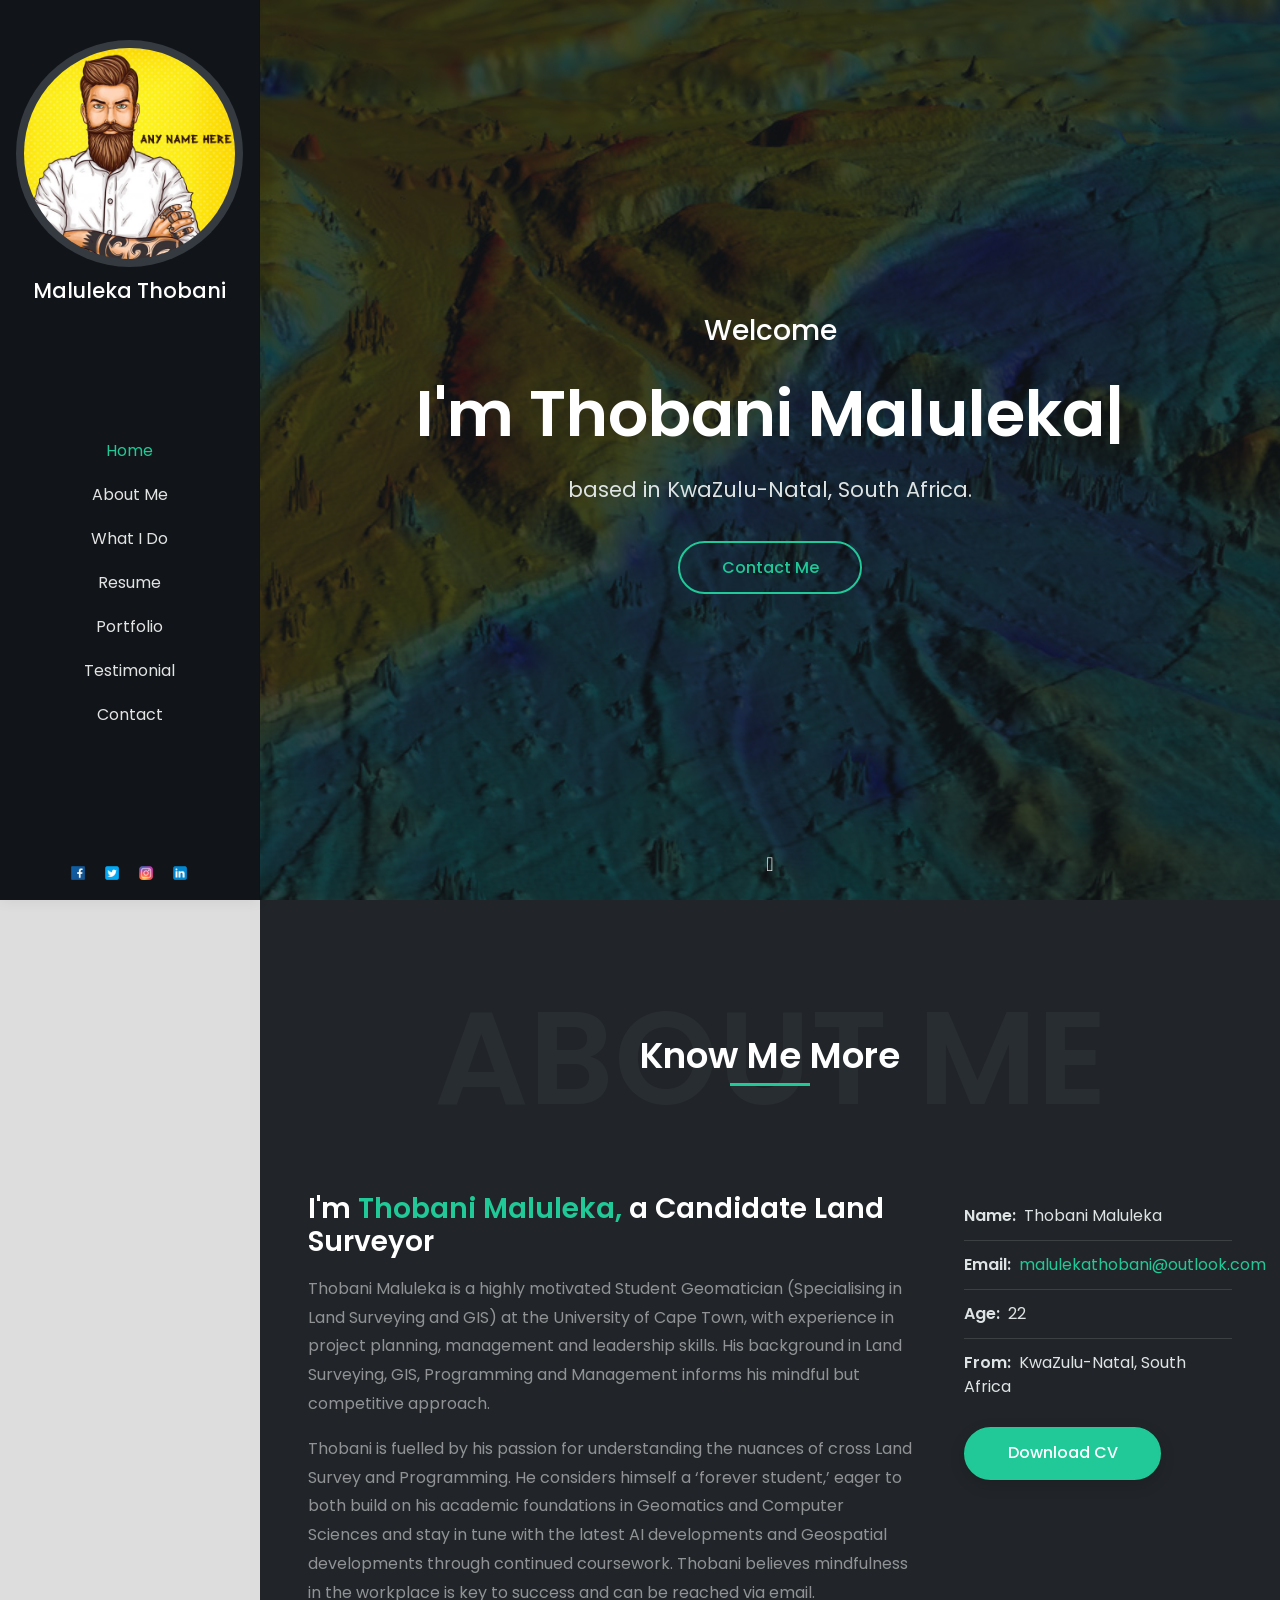
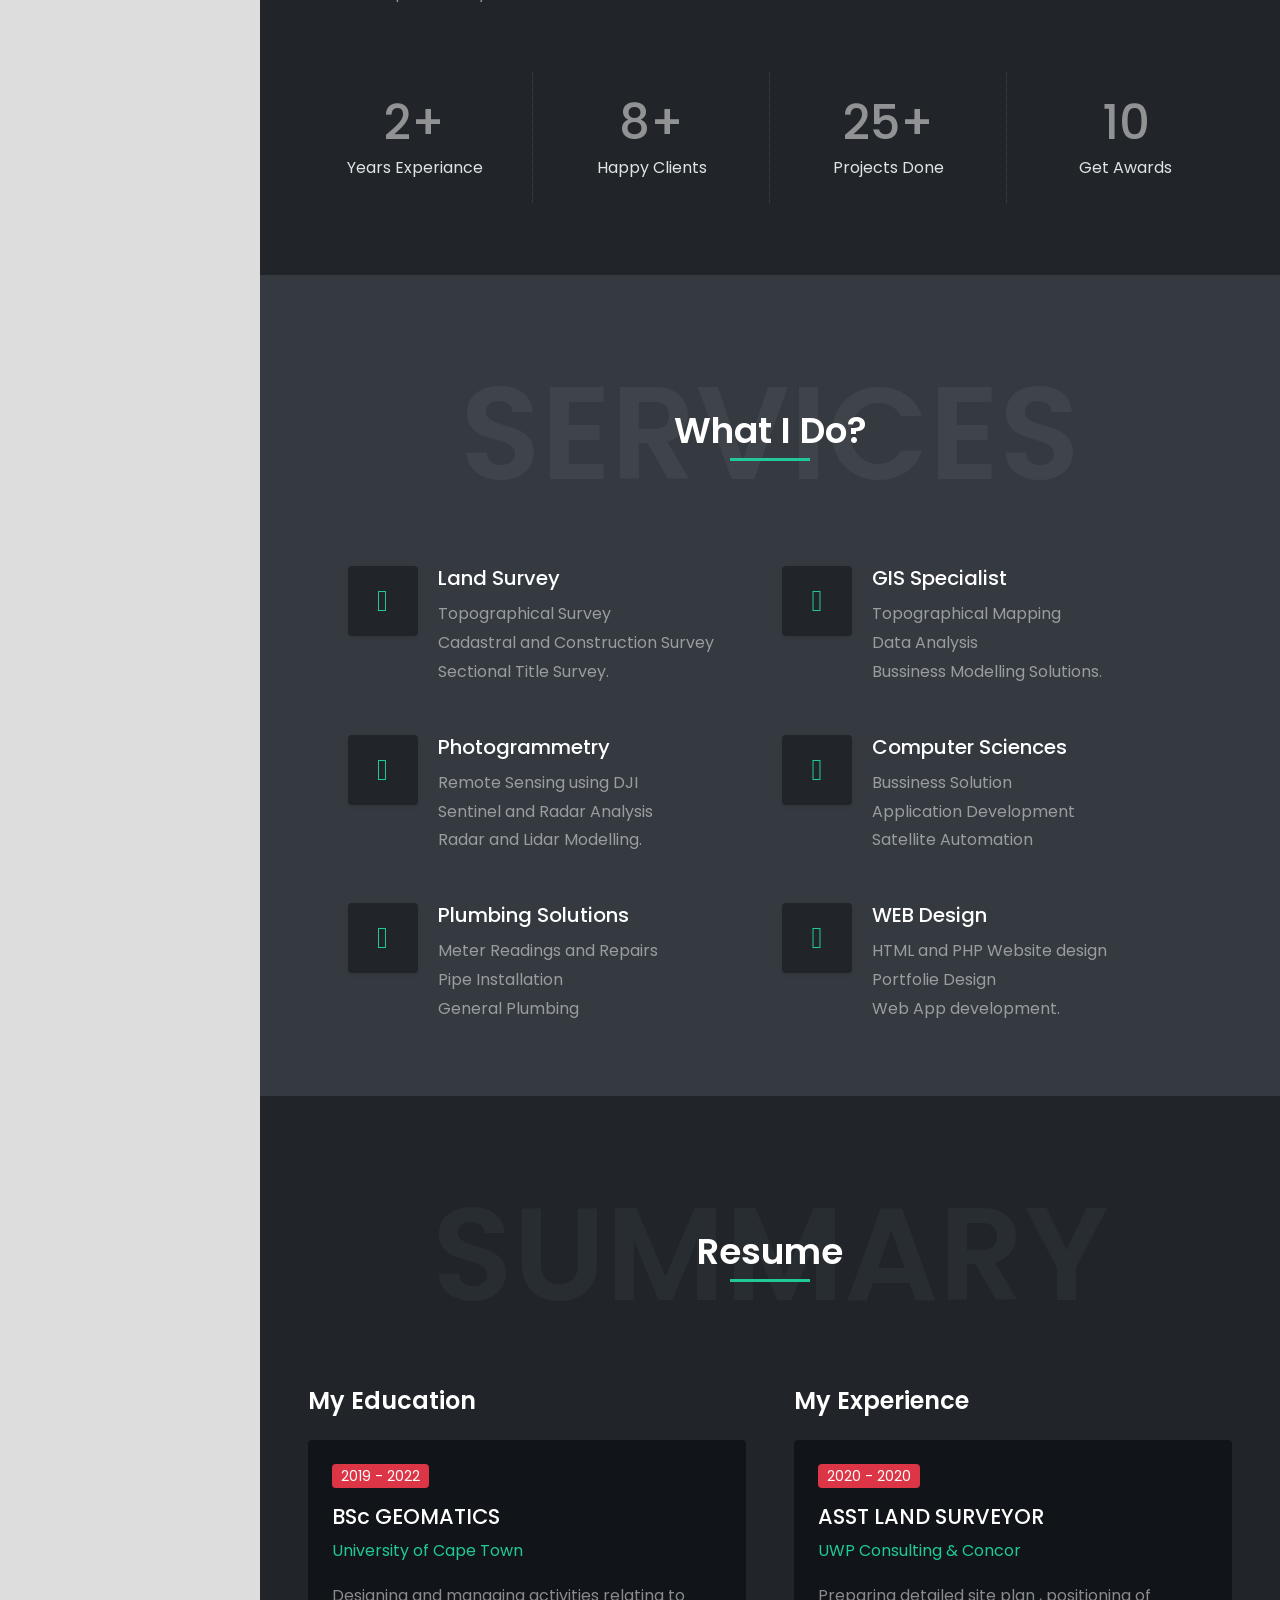
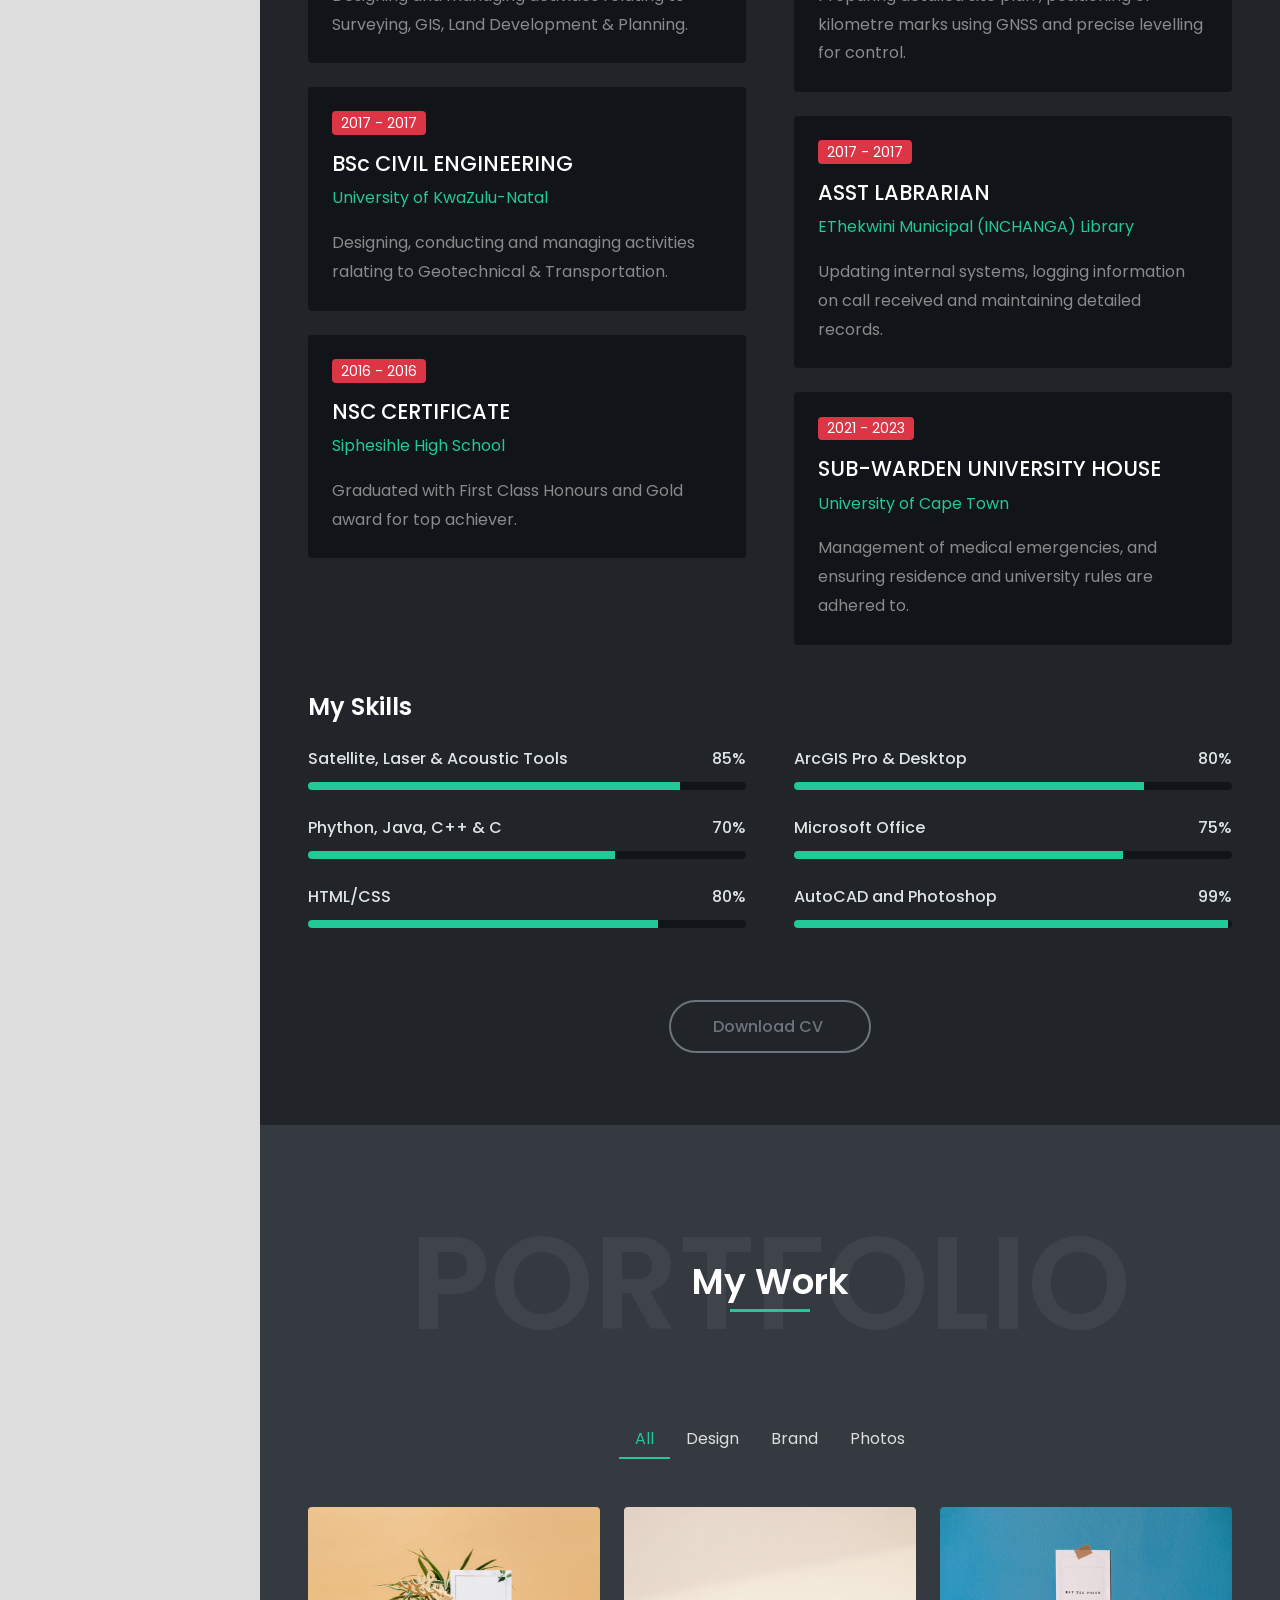
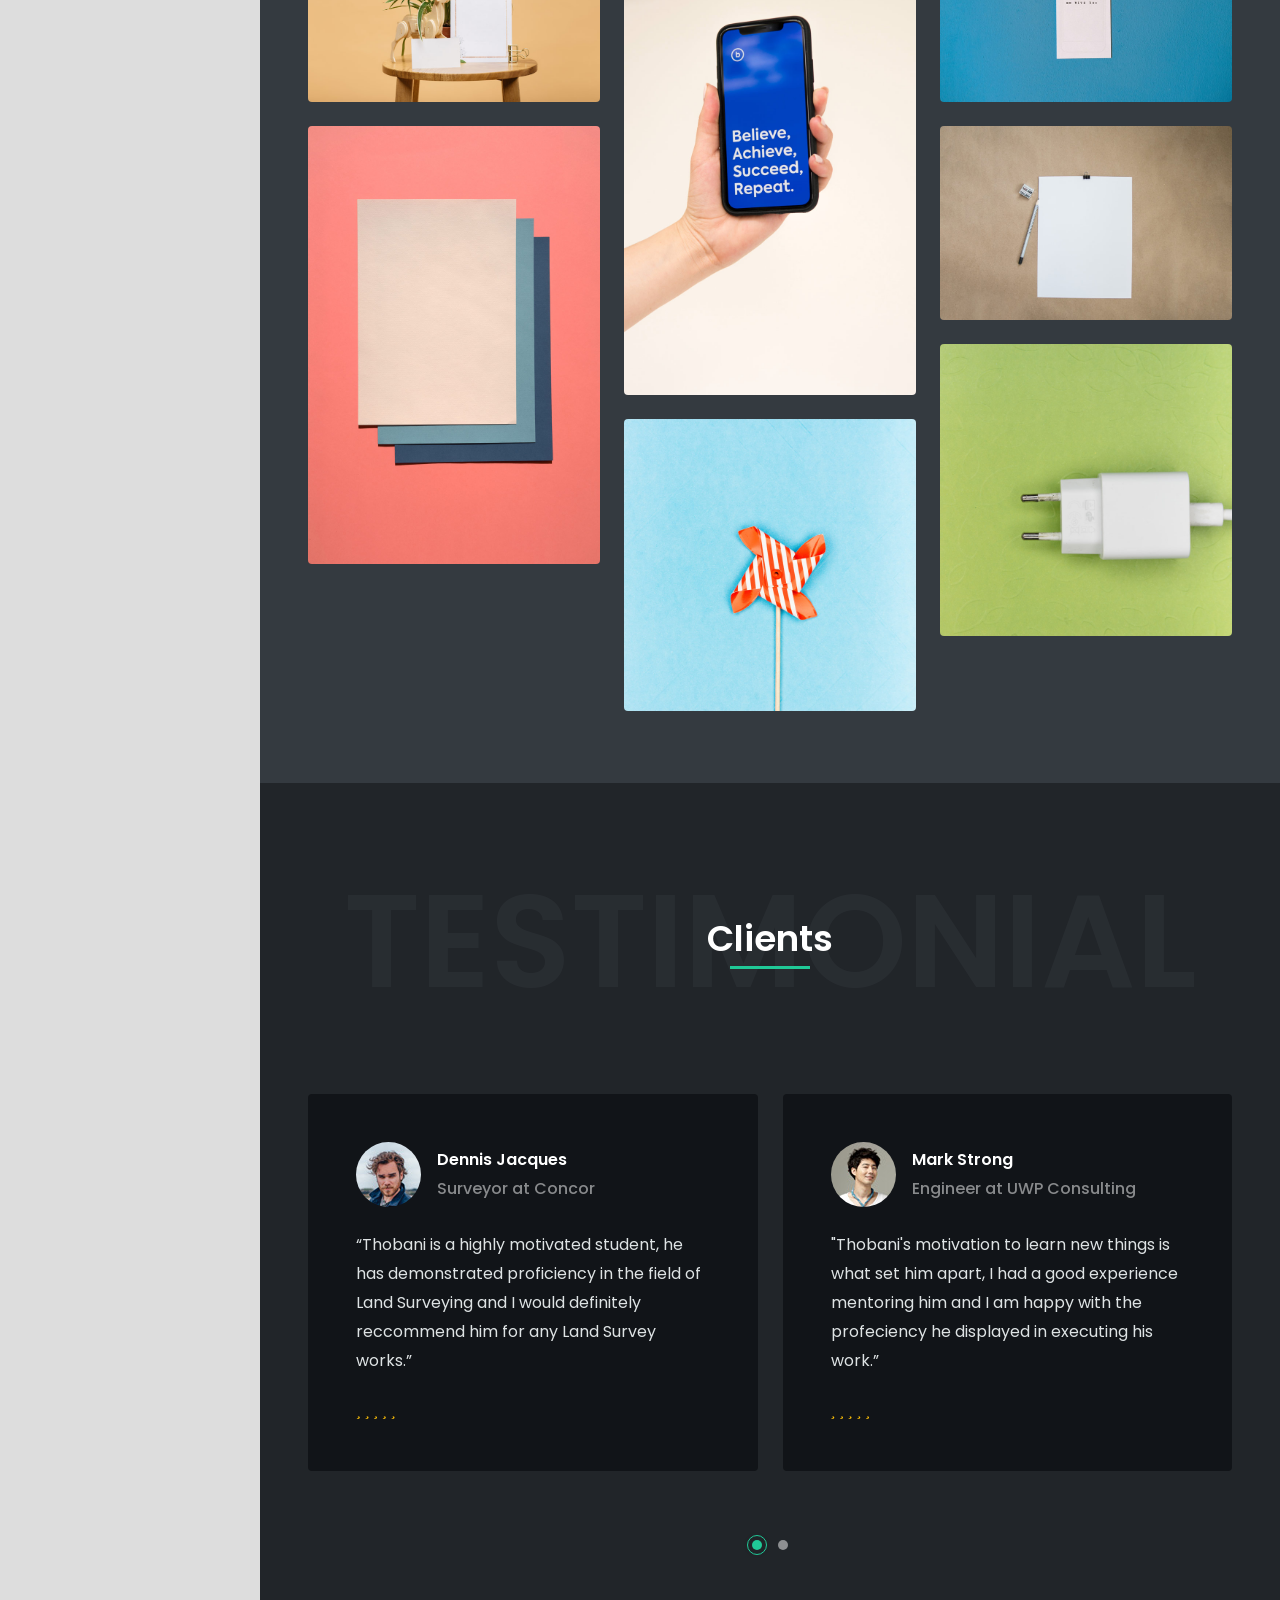
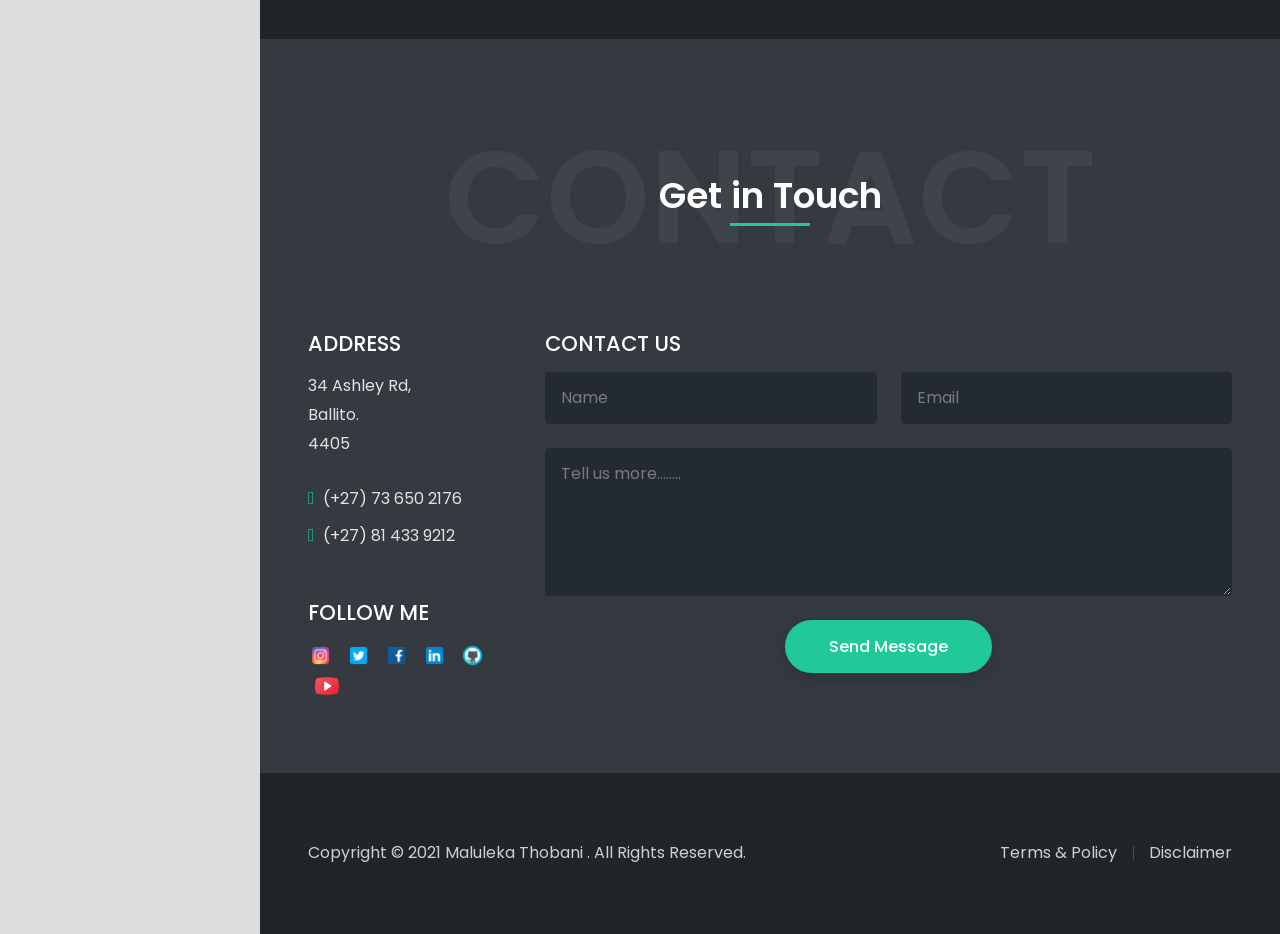
==== index.html @ dc1851ff "Index website Website" ====
<!DOCTYPE html>
<html lang="en">

<head>
    <meta charset="UTF-8" />
    <meta http-equiv="X-UA-Compatible" content="IE=edge">
    <meta name="viewport" content="width=device-width, initial-scale=1">
    <link href="images/favicon.png" rel="icon" />
    <title>Maluleka Thobani</title>
    <meta name="description" content="This is my eportfolio.">
    <meta name="author" content="harnishdesign.net">

    <!-- Web Fonts -->
    <link href="https://fonts.googleapis.com/css2?family=Poppins:ital,wght@0,100;0,200;0,300;0,400;0,500;0,600;0,700;0,800;0,900;1,100;1,200;1,300;1,400;1,500;1,600;1,700;1,800;1,900&display=swap" rel="stylesheet">

    <!-- Stylesheet
============================== -->
    <!-- Bootstrap -->
    <link rel="stylesheet" type="text/css" href="vendor/bootstrap/css/bootstrap.min.css" />
    <!-- Font Awesome Icon -->
    <link rel="stylesheet" type="text/css" href="vendor/font-awesome/css/all.min.css" />
    <!-- Owl Carousel -->
    <link rel="stylesheet" type="text/css" href="vendor/owl.carousel/assets/owl.carousel.min.css" />
    <!-- Magnific Popup -->
    <link rel="stylesheet" type="text/css" href="vendor/magnific-popup/magnific-popup.min.css" />
    <!-- Custom Stylesheet -->
    <link rel="stylesheet" type="text/css" href="css/stylesheet.css" />
    <!-- Colors Css -->
    <link id="color-switcher" type="text/css" rel="stylesheet" href="#" />
</head>

<body class="side-header" data-bs-spy="scroll" data-bs-target="#header-nav" data-bs-offset="1">

    <!-- Preloader -->
    <div class="preloader preloader-dark">
        <div class="lds-ellipsis">
            <div></div>
            <div></div>
            <div></div>
            <div></div>
        </div>
    </div>
    <!-- Preloader End -->

    <!-- Document Wrapper   
=============================== -->
    <div id="main-wrapper">
        <!-- Header
  ============================ -->
        <header id="header" class="sticky-top">
            <!-- Navbar -->
            <nav class="primary-menu navbar navbar-expand-lg bg-dark navbar-text-light border-bottom-0">
                <div class="container-fluid position-relative h-100 flex-lg-column ps-3 px-lg-3 pt-lg-3 pb-lg-2">

                    <!-- Logo -->
                    <a href="index.html" class="mb-lg-auto mt-lg-4">
			<span class="bg-dark-2 rounded-pill p-2 mb-lg-1 d-none d-lg-inline-block">
				<img class="img-fluid rounded-pill d-block" src="images/profile.jpg" title="I'm Thobani Maluleka" alt="">
			</span>
			<h1 class="text-5 text-white text-center mb-0 d-lg-block">Maluleka Thobani</h1>
       		    </a>
                    <!-- Logo End -->

                    <div id="header-nav" class="collapse navbar-collapse w-100 my-lg-auto">
                        <ul class="navbar-nav text-lg-center my-lg-auto py-lg-3">
                            <li class="nav-item"><a class="nav-link smooth-scroll active" href="#home">Home</a></li>
                            <li class="nav-item"><a class="nav-link smooth-scroll" href="#about">About Me</a></li>
                            <li class="nav-item"><a class="nav-link smooth-scroll" href="#services">What I Do</a></li>
                            <li class="nav-item"><a class="nav-link smooth-scroll" href="#resume">Resume</a></li>
                            <li class="nav-item"><a class="nav-link smooth-scroll" href="#portfolio">Portfolio</a></li>
                            <li class="nav-item"><a class="nav-link smooth-scroll" href="#testimonial">Testimonial</a></li>
                            <li class="nav-item"><a class="nav-link smooth-scroll" href="#contact">Contact</a></li>
                        </ul>
                    </div>
                    <ul class="social-icons social-icons-muted social-icons-sm mt-lg-auto ms-auto ms-lg-0 d-flex">
                        <li style="background-image:url('images/facebook.png');background-repeat:no-repeat;background-position: center top;background-size: 70% 70%;" class="social-icons-facebook"><a data-bs-toggle="tooltip" title="Facebook" href="https://www.facebook.com/MalulekaThobani/" target="_blank"><i></i></a></li>
                        <li style="background-image:url('images/twitter.png');background-repeat:no-repeat;background-position: center top;background-size: 70% 70%;" class="social-icons-twitter"><a data-bs-toggle="tooltip" title="Twitter" href="http://www.twitter.com/MalulekaThobani/" target="_blank"><i></i></a></li>
                        <li style="background-image:url('images/instagram.png');background-repeat:no-repeat;background-position: center top;background-size: 70% 70%;" class="social-icons-dribbble"><a data-bs-toggle="tooltip" title="Instagram" data-bs-placement="top" href="https://www.instagram.com/MalulekaThobani/" target="_blank"><i></i></a></li>
                        <li style="background-image:url('images/linkedin.png');background-repeat:no-repeat;background-position: center top;background-size: 70% 70%;" class="social-icons-github"><a data-bs-toggle="tooltip" title="Linkedin" data-bs-placement="top" href="https://www.linkedin.com/in/malulekathobani/" target="_blank"><i></i></a></li>
                    </ul>
                    <button class="navbar-toggler" type="button" data-bs-toggle="collapse" data-bs-target="#header-nav"><span></span><span></span><span></span></button>
                </div>
            </nav>
            <!-- Navbar End -->
        </header>
        <!-- Header End -->

        <!-- Content
  ============================================= -->
        <div id="content" role="main">

            <!-- Intro
    ============================================= -->
            <section id="home">
                <div class="hero-wrap">
                    <div class="hero-mask opacity-8 bg-dark"></div>
                    <div class="hero-bg parallax" style="background-image:url('images/intro-bg22.jpg');"></div>
                    <div class="hero-content section d-flex fullscreen">
                        <div class="container my-auto">
                            <div class="row">
                                <div class="col-12 text-center">
                                    <div class="typed-strings">
                                        <p>I'm Thobani Maluleka</p>
                                        <p>I'm a Geomatician.</p>
                                        <p>I'm a Land Surveyor.</p>
                                        <p>I'm a GIS Specialist.</p>
                                    </div>
                                    <p class="text-7 fw-500 text-white mb-2 mb-md-3">Welcome</p>
                                    <h2 class="text-16 fw-600 text-white mb-2 mb-md-3"><span class="typed"></span></h2>
                                    <p class="text-5 text-light mb-4">based in KwaZulu-Natal, South Africa.</p>
                                    <a href="#contact" class="btn btn-outline-primary rounded-pill shadow-none smooth-scroll mt-2">Contact Me</a>
                                </div>
                            </div>
                        </div>
                        <a href="#about" class="scroll-down-arrow text-white smooth-scroll"><span class="animated"><i class="fa fa-chevron-down"></i></span></a> </div>
                </div>
            </section>
            <!-- Intro end -->

            <!-- About
    ============================================= -->
            <section id="about" class="section bg-dark-1">
                <div class="container px-lg-5">
                    <!-- Heading -->
                    <div class="position-relative d-flex text-center mb-5">
                        <h2 class="text-24 text-muted opacity-1 text-uppercase fw-600 w-100 mb-0">About Me</h2>
                        <p class="text-9 text-white fw-600 position-absolute w-100 align-self-center lh-base mb-0">Know Me More<span class="heading-separator-line border-bottom border-3 border-primary d-block mx-auto"></span> </p>
                    </div>
                    <!-- Heading end-->

                    <div class="row gy-5">
                        <div class="col-lg-7 col-xl-8 text-center text-lg-start">
                            <h2 class="text-7 text-white fw-600 mb-3">I'm <span class="text-primary">Thobani Maluleka,</span> a Candidate Land Surveyor</h2>
                            <p class="text-white-50">Thobani Maluleka is a highly motivated Student Geomatician (Specialising in Land Surveying and GIS) at the University of Cape Town, with experience in project planning, management and leadership skills. His background in Land Surveying, GIS, Programming and Management informs his mindful but competitive approach. 
			    </p>
                            <p class="text-white-50">Thobani is fuelled by his passion for understanding the nuances of cross Land Survey and Programming. He considers himself a ‘forever student,’ eager to both build on his academic foundations in Geomatics and Computer Sciences and stay in tune with the latest AI developments and Geospatial developments through continued coursework.
				Thobani believes mindfulness in the workplace is key to success and can be reached via email.</p>
                        </div>
                        <div class="col-lg-5 col-xl-4">
                            <div class="ps-lg-4">
                                <ul class="list-style-2 list-style-light text-light">
                                    <li><span class="fw-600 me-2">Name:</span>Thobani Maluleka</li>
                                    <li><span class="fw-600 me-2">Email:</span><a href="mailto:malulekathobani@outlook.com">malulekathobani@outlook.com</a></li>
                                    <li><span class="fw-600 me-2">Age:</span>22</li>
                                    <li class="border-0"><span class="fw-600 me-2">From:</span>KwaZulu-Natal, South Africa</li>
                                </ul>
                                <a href="documents/malulekathobanicv.pdf" class="btn btn-primary rounded-pill" target="_blank">Download CV</a> </div>
                        </div>
                    </div>
                    <div class="brands-grid separator-border separator-border-light mt-5">
                        <div class="row">
                            <div class="col-6 col-md-3">
                                <div class="featured-box text-center">
                                    <h4 class="text-12 text-white-50 mb-0"><span class="counter" data-from="0" data-to="2">10</span>+</h4>
                                    <p class="text-light mb-0">Years Experiance</p>
                                </div>
                            </div>
                            <div class="col-6 col-md-3">
                                <div class="featured-box text-center">
                                    <h4 class="text-12 text-white-50 mb-0"><span class="counter" data-from="0" data-to="8">250</span>+</h4>
                                    <p class="text-light mb-0">Happy Clients</p>
                                </div>
                            </div>
                            <div class="col-6 col-md-3">
                                <div class="featured-box text-center">
                                    <h4 class="text-12 text-white-50 mb-0"><span class="counter" data-from="0" data-to="25">650</span>+</h4>
                                    <p class="text-light mb-0">Projects Done</p>
                                </div>
                            </div>
                            <div class="col-6 col-md-3">
                                <div class="featured-box text-center">
                                    <h4 class="text-12 text-white-50 mb-0"><span class="counter" data-from="0" data-to="10">20</span></h4>
                                    <p class="text-light mb-0">Get Awards</p>
                                </div>
                            </div>
                        </div>
                    </div>
                </div>
            </section>
            <!-- About end -->

            <!-- Services
    ============================================= -->
            <section id="services" class="section bg-dark-2">
                <div class="container px-lg-5">
                    <!-- Heading -->
                    <div class="position-relative d-flex text-center mb-5">
                        <h2 class="text-24 text-white-50 opacity-1 text-uppercase fw-600 w-100 mb-0">Services</h2>
                        <p class="text-9 text-white fw-600 position-absolute w-100 align-self-center lh-base mb-0">What I Do?<span class="heading-separator-line border-bottom border-3 border-primary d-block mx-auto"></span> </p>
                    </div>
                    <!-- Heading end-->

                    <div class="row">
                        <div class="col-lg-11 mx-auto">
                            <div class="row">
                                <div class="col-md-6">
                                    <div class="featured-box style-3 mb-5">
                                        <div class="featured-box-icon text-primary bg-dark-1 shadow-sm rounded"> <i class="fas fa-palette"></i> </div>
                                        <h3 class="text-white">Land Survey</h3>
                                        <p class="text-white-50 mb-0">Topographical Survey <br> Cadastral and Construction Survey <br> Sectional Title Survey.</p>
                                    </div>
                                </div>
                                <div class="col-md-6">
                                    <div class="featured-box style-3 mb-5">
                                        <div class="featured-box-icon text-primary bg-dark-1 shadow-sm rounded"> <i class="fas fa-desktop"></i></div>
                                        <h3 class="text-white">GIS Specialist</h3>
                                        <p class="text-white-50 mb-0">Topographical Mapping <br> Data Analysis <br> Bussiness Modelling Solutions.</p>
                                    </div>
                                </div>
                                <div class="col-md-6">
                                    <div class="featured-box style-3 mb-5">
                                        <div class="featured-box-icon text-primary bg-dark-1 shadow-sm rounded"> <i class="fas fa-pencil-ruler"></i> </div>
                                        <h3 class="text-white">Photogrammetry</h3>
                                        <p class="text-white-50 mb-0">Remote Sensing using DJI <br> Sentinel and Radar Analysis <br> Radar and Lidar Modelling.</p>
                                    </div>
                                </div>
                                <div class="col-md-6">
                                    <div class="featured-box style-3 mb-5">
                                        <div class="featured-box-icon text-primary bg-dark-1 shadow-sm rounded"> <i class="fas fa-paint-brush"></i> </div>
                                        <h3 class="text-white">Computer Sciences</h3>
                                        <p class="text-white-50 mb-0">Bussiness Solution<br> Application Development <br> Satellite Automation</p>
                                    </div>
                                </div>
                                <div class="col-md-6">
                                    <div class="featured-box style-3 mb-5 mb-md-0">
                                        <div class="featured-box-icon text-primary bg-dark-1 shadow-sm rounded"> <i class="fas fa-chart-area"></i> </div>
                                        <h3 class="text-white">Plumbing Solutions</h3>
                                        <p class="text-white-50 mb-0">Meter Readings and Repairs <br> Pipe Installation <br> General Plumbing</p>
                                    </div>
                                </div>
                                <div class="col-md-6">
                                    <div class="featured-box style-3 mb-0">
                                        <div class="featured-box-icon text-primary bg-dark-1 shadow-sm rounded"> <i class="fas fa-bullhorn"></i> </div>
                                        <h3 class="text-white">WEB Design</h3>
                                        <p class="text-white-50 mb-0"> HTML and PHP Website design <br> Portfolie Design <br> Web App development.</p>
                                    </div>
                                </div>
                            </div>
                        </div>
                    </div>
                </div>
            </section>
            <!-- Services end -->

            <!-- Resume
    ============================================= -->
            <section id="resume" class="section bg-dark-1">
                <div class="container px-lg-5">
                    <!-- Heading -->
                    <div class="position-relative d-flex text-center mb-5">
                        <h2 class="text-24 text-muted opacity-1 text-uppercase fw-600 w-100 mb-0">Summary</h2>
                        <p class="text-9 text-white fw-600 position-absolute w-100 align-self-center lh-base mb-0">Resume<span class="heading-separator-line border-bottom border-3 border-primary d-block mx-auto"></span> </p>
                    </div>
                    <!-- Heading end-->

                    <div class="row gx-5">
                        <!-- My Education -->
                        <div class="col-md-6">
                            <h2 class="text-6 text-white fw-600 mb-4">My Education</h2>
                            <div class="bg-dark rounded p-4 mb-4">
                                <p class="badge bg-danger text-2 fw-400">2019 - 2022</p>
                                <h3 class="text-5 text-white">BSc GEOMATICS</h3>
                                <p class="text-primary">University of Cape Town</p>
                                <p class="text-white-50 mb-0">Designing and managing activities relating to Surveying, GIS, Land Development & Planning.</p>
                            </div>
                            <div class="bg-dark rounded p-4 mb-4">
                                <p class="badge bg-danger text-2 fw-400">2017 - 2017</p>
                                <h3 class="text-5 text-white">BSc CIVIL ENGINEERING</h3>
                                <p class="text-primary">University of KwaZulu-Natal</p>
                                <p class="text-white-50 mb-0">Designing, conducting and managing activities ralating to Geotechnical & Transportation.</p>
                            </div>
                            <div class="bg-dark rounded p-4 mb-4">
                                <p class="badge bg-danger text-2 fw-400">2016 - 2016</p>
                                <h3 class="text-5 text-white">NSC CERTIFICATE</h3>
                                <p class="text-primary">Siphesihle High School</p>
                                <p class="text-white-50 mb-0">Graduated with First Class Honours and Gold award for top achiever.</p>
                            </div>
                        </div>

                        <!-- My Experience -->
                        <div class="col-md-6">
                            <h2 class="text-6 text-white fw-600 mb-4">My Experience</h2>
                            <div class="bg-dark rounded p-4 mb-4">
                                <p class="badge bg-danger text-2 fw-400">2020 - 2020</p>
                                <h3 class="text-5 text-white">ASST LAND SURVEYOR</h3>
                                <p class="text-primary">UWP Consulting & Concor</p>
                                <p class="text-white-50 mb-0">Preparing detailed site plan , positioning of kilometre marks using GNSS and precise levelling for control.</p>
                            </div>
                            <div class="bg-dark rounded p-4 mb-4">
                                <p class="badge bg-danger text-2 fw-400">2017 - 2017</p>
                                <h3 class="text-5 text-white">ASST LABRARIAN</h3>
                                <p class="text-primary">EThekwini Municipal (INCHANGA) Library</p>
                                <p class="text-white-50 mb-0">Updating internal systems, logging information on call received and maintaining detailed records.</p>
                            </div>
                            <div class="bg-dark rounded p-4 mb-4">
                                <p class="badge bg-danger text-2 fw-400">2021 - 2023</p>
                                <h3 class="text-5 text-white">SUB-WARDEN UNIVERSITY HOUSE</h3>
                                <p class="text-primary">University of Cape Town</p>
                                <p class="text-white-50 mb-0">Management of medical emergencies, and ensuring residence and university rules are adhered to.</p>
                            </div>
                        </div>
                    </div>
                    <!-- My Skills -->
                    <h2 class="text-6 text-white fw-600 mt-4 mb-4">My Skills</h2>
                    <div class="row gx-5">
                        <div class="col-md-6">
                            <p class="text-light fw-500 text-start mb-2">Satellite, Laser & Acoustic Tools <span class="float-end">85%</span></p>
                            <div class="progress progress-sm bg-dark mb-4">
                                <div class="progress-bar" role="progressbar" style="width: 85%" aria-valuenow="85" aria-valuemin="0" aria-valuemax="100"></div>
                            </div>
                            <p class="text-light fw-500 text-start mb-2">Phython, Java, C++ & C <span class="float-end">70%</span></p>
                            <div class="progress progress-sm bg-dark mb-4">
                                <div class="progress-bar" role="progressbar" style="width: 70%" aria-valuenow="70" aria-valuemin="0" aria-valuemax="100"></div>
                            </div>
                            <p class="text-light fw-500 text-start mb-2">HTML/CSS <span class="float-end">80%</span></p>
                            <div class="progress progress-sm bg-dark mb-4">
                                <div class="progress-bar" role="progressbar" style="width: 80%" aria-valuenow="80" aria-valuemin="0" aria-valuemax="100"></div>
                            </div>
                        </div>
                        <div class="col-md-6">
                            <p class="text-light fw-500 text-start mb-2">ArcGIS Pro & Desktop <span class="float-end">80%</span></p>
                            <div class="progress progress-sm bg-dark mb-4">
                                <div class="progress-bar" role="progressbar" style="width: 80%" aria-valuenow="80" aria-valuemin="0" aria-valuemax="100"></div>
                            </div>
                            <p class="text-light fw-500 text-start mb-2">Microsoft Office <span class="float-end">75%</span></p>
                            <div class="progress progress-sm bg-dark mb-4">
                                <div class="progress-bar" role="progressbar" style="width: 75%" aria-valuenow="75" aria-valuemin="0" aria-valuemax="100"></div>
                            </div>
                            <p class="text-light fw-500 text-start mb-2">AutoCAD and Photoshop <span class="float-end">99%</span></p>
                            <div class="progress progress-sm bg-dark mb-4">
                                <div class="progress-bar" role="progressbar" style="width: 99%" aria-valuenow="99" aria-valuemin="0" aria-valuemax="100"></div>
                            </div>
                        </div>
                    </div>
                    <div class="text-center mt-5"><a href="documents/malulekathobanicv.pdf" class="btn btn-outline-secondary rounded-pill shadow-none" target="_blank">Download CV <span class="ms-1"><i></i></span></a></div>
                </div>
            </section>
            <!-- Resume end -->

            <!-- Portfolio
    ============================================= -->
            <section id="portfolio" class="section bg-dark-2">
                <div class="container px-lg-5">
                    <!-- Heading -->
                    <div class="position-relative d-flex text-center mb-5">
                        <h2 class="text-24 text-white-50 opacity-1 text-uppercase fw-600 w-100 mb-0">Portfolio</h2>
                        <p class="text-9 text-white fw-600 position-absolute w-100 align-self-center lh-base mb-0">My Work<span class="heading-separator-line border-bottom border-3 border-primary d-block mx-auto"></span> </p>
                    </div>
                    <!-- Heading end-->

                    <!-- Filter Menu -->
                    <ul class="portfolio-menu nav nav-tabs nav-light justify-content-center border-bottom-0 mb-5">
                        <li class="nav-item"> <a data-filter="*" class="nav-link active" href="">All</a></li>
                        <li class="nav-item"> <a data-filter=".design" href="" class="nav-link">Design</a></li>
                        <li class="nav-item"> <a data-filter=".brand" href="" class="nav-link">Brand</a></li>
                        <li class="nav-item"> <a data-filter=".photos" href="" class="nav-link">Photos</a></li>
                    </ul>
                    <!-- Filter Menu end -->
                    <div class="portfolio popup-ajax-gallery">
                        <div class="row portfolio-filter g-4">
                            <div class="col-sm-6 col-lg-4 brand">
                                <div class="portfolio-box rounded">
                                    <div class="portfolio-img rounded"> <img class="img-fluid d-block" src="images/projects/project-1.jpg" alt="">
                                        <div class="portfolio-overlay"> <a class="popup-ajax stretched-link" href="ajax/portfolio-ajax-project-dark-1.html"></a>
                                            <div class="portfolio-overlay-details">
                                                <h5 class="text-white fw-400">Project Title</h5>
                                                <span class="text-light">Category</span> </div>
                                        </div>
                                    </div>
                                </div>
                            </div>
                            <div class="col-sm-6 col-lg-4 design">
                                <div class="portfolio-box rounded">
                                    <div class="portfolio-img rounded"> <img class="img-fluid d-block" src="images/projects/project-2.jpg" alt="">
                                        <div class="portfolio-overlay"> <a class="popup-ajax stretched-link" href="ajax/portfolio-ajax-project-dark-2.html"></a>
                                            <div class="portfolio-overlay-details">
                                                <h5 class="text-white fw-400">Project Title</h5>
                                                <span class="text-light">Category</span> </div>
                                        </div>
                                    </div>
                                </div>
                            </div>
                            <div class="col-sm-6 col-lg-4 artwork photos">
                                <div class="portfolio-box rounded">
                                    <div class="portfolio-img rounded"> <img class="img-fluid d-block" src="images/projects/project-3.jpg" alt="">
                                        <div class="portfolio-overlay"> <a class="popup-ajax stretched-link" href="ajax/portfolio-ajax-project-dark-3.html"></a>
                                            <div class="portfolio-overlay-details">
                                                <h5 class="text-white fw-400">Project Title</h5>
                                                <span class="text-light">Category</span> </div>
                                        </div>
                                    </div>
                                </div>
                            </div>
                            <div class="col-sm-6 col-lg-4 artwork brand photos">
                                <div class="portfolio-box rounded">
                                    <div class="portfolio-img rounded"> <img class="img-fluid d-block" src="images/projects/project-4.jpg" alt="">
                                        <div class="portfolio-overlay"> <a class="popup-ajax stretched-link" href="ajax/portfolio-ajax-project-dark-4.html"></a>
                                            <div class="portfolio-overlay-details">
                                                <h5 class="text-white fw-400">Project Title</h5>
                                                <span class="text-light">Category</span> </div>
                                        </div>
                                    </div>
                                </div>
                            </div>
                            <div class="col-sm-6 col-lg-4 design">
                                <div class="portfolio-box rounded">
                                    <div class="portfolio-img rounded"> <img class="img-fluid d-block" src="images/projects/project-5.jpg" alt="">
                                        <div class="portfolio-overlay"> <a class="popup-ajax stretched-link" href="ajax/portfolio-ajax-project-dark-5.html"></a>
                                            <div class="portfolio-overlay-details">
                                                <h5 class="text-white fw-400">Project Title</h5>
                                                <span class="text-light">Category</span> </div>
                                        </div>
                                    </div>
                                </div>
                            </div>
                            <div class="col-sm-6 col-lg-4 brand">
                                <div class="portfolio-box rounded">
                                    <div class="portfolio-img rounded"> <img class="img-fluid d-block" src="images/projects/project-6.jpg" alt="">
                                        <div class="portfolio-overlay"> <a class="popup-ajax stretched-link" href="ajax/portfolio-ajax-project-dark-6.html"></a>
                                            <div class="portfolio-overlay-details">
                                                <h5 class="text-white fw-400">Project Title</h5>
                                                <span class="text-light">Category</span> </div>
                                        </div>
                                    </div>
                                </div>
                            </div>
                            <div class="col-sm-6 col-lg-4 design photos">
                                <div class="portfolio-box rounded">
                                    <div class="portfolio-img rounded"> <img class="img-fluid d-block" src="images/projects/project-7.jpg" alt="">
                                        <div class="portfolio-overlay"> <a class="popup-ajax stretched-link" href="ajax/portfolio-ajax-project-dark-7.html"></a>
                                            <div class="portfolio-overlay-details">
                                                <h5 class="text-white fw-400">Project Title</h5>
                                                <span class="text-light">Category</span> </div>
                                        </div>
                                    </div>
                                </div>
                            </div>
                        </div>
                    </div>
                </div>
            </section>
            <!-- Portfolio end -->

            <!-- Testimonial
    ============================================= -->
            <section id="testimonial" class="section bg-dark-1">
                <div class="container px-lg-5">
                    <!-- Heading -->
                    <div class="position-relative d-flex text-center mb-5">
                        <h2 class="text-24 text-muted opacity-1 text-uppercase fw-600 w-100 mb-0">Testimonial</h2>
                        <p class="text-9 text-white fw-600 position-absolute w-100 align-self-center lh-base mb-0">Clients<span class="heading-separator-line border-bottom border-3 border-primary d-block mx-auto"></span> </p>
                    </div>
                    <!-- Heading end-->

                    <div class="owl-carousel owl-light owl-theme" data-loop="true" data-nav="false" data-autoplay="false" data-margin="25" data-stagepadding="0" data-slideby="1" data-items-xs="1" data-items-sm="1" data-items-md="1" data-items-lg="2">
                        <div class="item">
                            <div class="bg-dark rounded p-5">
                                <div class="d-flex align-items-center mt-auto mb-4"> <img class="img-fluid rounded-circle d-inline-block w-auto" src="images/testimonial/client-sm-3.jpg" alt="">
                                    <p class="ms-3 mb-0"><strong class="d-block text-white fw-600">Dennis Jacques</strong> <span class="text-white-50 fw-500">Surveyor at Concor</span></p>
                                </div>
                                <p class="text-light mb-4">“Thobani is a highly motivated student, he has demonstrated proficiency in the field of Land Surveying and I would definitely reccommend him for any Land Survey works.”</p>
                                <span class="text-2"> <i class="fas fa-star text-warning"></i> <i class="fas fa-star text-warning"></i> <i class="fas fa-star text-warning"></i> <i class="fas fa-star text-warning"></i> <i class="fas fa-star text-warning"></i> </span>                                </div>
                        </div>
                        <div class="item">
                            <div class="bg-dark rounded p-5">
                                <div class="d-flex align-items-center mt-auto mb-4"> <img class="img-fluid rounded-circle d-inline-block w-auto" src="images/testimonial/client-sm-1.jpg" alt="">
                                    <p class="ms-3 mb-0"><strong class="d-block text-white fw-600">Mark Strong</strong> <span class="text-white-50 fw-500">Engineer at UWP Consulting</span></p>
                                </div>
                                <p class="text-light mb-4">"Thobani's motivation to learn new things is what set him apart, I had a good experience mentoring him and I am happy with the profeciency he displayed in executing his work.”</p>
                                <span class="text-2"> <i class="fas fa-star text-warning"></i> <i class="fas fa-star text-warning"></i> <i class="fas fa-star text-warning"></i> <i class="fas fa-star text-warning"></i> <i class="fas fa-star text-warning"></i> </span>                                </div>
                        </div>
                        <div class="item">
                            <div class="bg-dark rounded p-5">
                                <div class="d-flex align-items-center mt-auto mb-4"> <img class="img-fluid rounded-circle d-inline-block w-auto" src="images/testimonial/client-sm-2.jpg" alt="">
                                    <p class="ms-3 mb-0"><strong class="d-block text-white fw-600">Mapheto Mahlogonolo</strong> <span class="text-white-50 fw-500">Student at University of Cape Town</span></p>
                                </div>
                                <p class="text-light mb-4">“I am happy to have worked and studied with a person of high caliber, Thobani always go beyond to ensure that peers wellbeing is elevated and his passion to learn new things motivates me.”</p>
                                <span class="text-2"> <i class="fas fa-star text-warning"></i> <i class="fas fa-star text-warning"></i> <i class="fas fa-star text-warning"></i> <i class="fas fa-star text-warning"></i> <i class="fas fa-star text-warning"></i> </span>                                </div>
                        </div>
                        <div class="item">
                            <div class="bg-dark rounded p-5">
                                <div class="d-flex align-items-center mt-auto mb-4"> <img class="img-fluid rounded-circle d-inline-block w-auto" src="images/testimonial/client-sm-4.jpg" alt="">
                                    <p class="ms-3 mb-0"><strong class="d-block text-white fw-600">Chris Tom</strong> <span class="text-white-50 fw-500">Developer at CodeX</span></p>
                                </div>
                                <p class="text-light mb-4">“Mastering Java, Python, C++ and C is what set Thobani aparts for me, he has displayed extra ordinary skill in the computer science field, his skills in computer science, GIS analys and geospatial development makes him a game changer.”</p>
                                <span class="text-2"> <i class="fas fa-star text-warning"></i> <i class="fas fa-star text-warning"></i> <i class="fas fa-star text-warning"></i> <i class="fas fa-star text-warning"></i> <i class="fas fa-star text-warning"></i> </span>                                </div>
                        </div>
                    </div>
                </div>
            </section>
            <!-- Testimonial end -->

            <!-- Contact Me
    ============================================= -->
            <section id="contact" class="section bg-dark-2">
                <div class="container px-lg-5">
                    <!-- Heading -->
                    <div class="position-relative d-flex text-center mb-5">
                        <h2 class="text-24 text-white-50 opacity-1 text-uppercase fw-600 w-100 mb-0">Contact</h2>
                        <p class="text-9 text-white fw-600 position-absolute w-100 align-self-center lh-base mb-0">Get in Touch<span class="heading-separator-line border-bottom border-3 border-primary d-block mx-auto"></span> </p>
                    </div>
                    <!-- Heading end-->
                    <div class="row gy-5">
                        <div class="col-md-4 col-xl-3 order-1 order-md-0 text-center text-md-start">
                            <h2 class="mb-3 text-5 text-white text-uppercase">Address</h2>
                            <p class="text-3 text-light mb-4">34 Ashley Rd,<br> Ballito.<br> 4405 </p>
                            <p class="text-3 text-light mb-1"><span class="text-primary text-4 me-2"><i class="fa fa-chevron-up"></i></span>(+27) 73 650 2176</p>
                            <p class="text-3 text-light mb-1"><span class="text-primary text-4 me-2"><i class="fa fa-chevron-up"></i></span>(+27) 81 433 9212</p>
			    <p><br></p>
                            <h2 class="mb-3 text-5 text-white text-uppercase">Follow Me</h2>
                            <ul class="social-icons social-icons-muted justify-content-center justify-content-md-start">
                                <li style="background-image:url('images/instagram.png');background-repeat:no-repeat;background-position: center;background-size: 90% 90%;" class="social-icons-dribbble"><a data-bs-toggle="tooltip" href="http://www.instagram.com/malulekathobani/" target="_blank" title="Instagram"><i></i></a></li>
                                <li style="background-image:url('images/twitter.png');background-repeat:no-repeat;background-position: center;background-size: 90% 90%;" class="social-icons-twitter"><a data-bs-toggle="tooltip" href="https://twitter.com/malulekathobani/" target="_blank" title="Twitter"><i></i></a></li>
                                <li style="background-image:url('images/facebook.png');background-repeat:no-repeat;background-position: center;background-size: 90% 90%;" class="social-icons-facebook"><a data-bs-toggle="tooltip" href="http://www.facebook.com/malulekathobani/" target="_blank" title="Facebook"><i></i></a></li>
                                <li style="background-image:url('images/linkedin.png');background-repeat:no-repeat;background-position: center;background-size: 90% 90%;" class="social-icons-google"><a data-bs-toggle="tooltip" href="http://www.linkedin.com/in/malulekathobani/" target="_blank" title="Google"><i></i></a></li>
                                <li style="background-image:url('images/github.png');background-repeat:no-repeat;background-position: center;background-size: 90% 90%;" class="social-icons-github"><a data-bs-toggle="tooltip" href="http://www.github.com/malulekathobani/" target="_blank" title="GitHub"><i></i></a></li>
				<li style="background-image:url('images/youtube.png');background-repeat:no-repeat;background-position: center;background-size: 100% 100%;" class="social-icons-dribble"><a data-bs-toggle="tooltip" href="https://www.youtube.com/channel/UCsMCxz2BYZy3whp6EPq-ENA/" target="_blank" title="Youtube"><i></i></a></li>
                            </ul>
                        </div>
                        <div class="col-md-8 col-xl-9 order-0 order-md-1">
                            <h2 class="mb-3 text-5 text-white text-uppercase text-center text-md-start">Contact Us</h2>
                            <form id="contact-form" class="form-dark" action="mailto:someone@example.com" method="post" enctype="text/plain">
                                <div class="row g-4">
                                    <div class="col-xl-6">
                                        <input name="name" type="text" class="form-control" required placeholder="Name">
                                    </div>
                                    <div class="col-xl-6">
                                        <input name="email" type="email" class="form-control" required placeholder="Email">
                                    </div>
                                    <div class="col">
                                        <textarea name="form-message" class="form-control" rows="5" required placeholder="Tell us more........"></textarea>
                                    </div>
                                </div>
                                <p class="text-center mt-4 mb-0">
                                    <button id="submit-btn" class="btn btn-primary rounded-pill d-inline-flex" type="submit">Send Message</button>
                                </p>
                            </form>
                        </div>
                    </div>
                </div>
            </section>
            <!-- Contact Me end -->

        </div>
        <!-- Content end -->

        <!-- Footer
  ============================================= -->
        <footer id="footer" class="section footer-text-light bg-dark-1">
            <div class="container px-lg-5">
                <div class="row">
                    <div class="col-lg-6 text-center text-lg-start">
                        <p class="mb-3 mb-lg-0">Copyright © 2021 Maluleka Thobani <a href="#" class="fw-500"></a>. All Rights Reserved.</p>
                    </div>
                    <div class="col-lg-6">
                        <ul class="nav nav-separator nav-separator-light justify-content-center justify-content-lg-end">
                            <li class="nav-item"> <a class="nav-link" data-bs-toggle="modal" data-bs-target="#terms-policy" href="#">Terms & Policy</a></li>
                            <li class="nav-item"> <a class="nav-link" data-bs-toggle="modal" data-bs-target="#disclaimer" href="#">Disclaimer</a></li>
                        </ul>
                    </div>
                </div>
            </div>
        </footer>
        <!-- Footer end -->

    </div>
    <!-- Document Wrapper end -->

    <!-- Back to Top
============================================= -->
    <a id="back-to-top" class="rounded-circle" data-bs-toggle="tooltip" title="Back to Top" href="javascript:void(0)"><i class="fa fa-chevron-up"></i></a>

    <!-- Terms & Policy Modal
================================== -->
    <div id="terms-policy" class="modal fade" role="dialog" aria-hidden="true">
        <div class="modal-dialog modal-lg modal-dialog-centered" role="document">
            <div class="modal-content bg-dark-2 text-light">
                <div class="modal-header border-secondary">
                    <h5 class="modal-title text-white">Terms & Policy</h5>
                    <button type="button" class="btn-close btn-close-white" data-bs-dismiss="modal" aria-label="Close"></button>
                </div>
                <div class="modal-body p-4">
                    <p >This page (together with the documents referred to on it) tells you the terms of use on which you may make use of our website <span style="color: blue"><a href="www.malulekathobani.github.io/eportfolio">www.malulekathobani.github.io/eportfolio </a></span> ("Website"), as a guest user. Please read these Terms of Website Use carefully before you start to use the Website. By using our website, you indicate that you accept these Terms of Website Use and that you agree to abide by them. If you do not agree to these Terms of Website Use, please refrain from using our website.</p>
                    <h3 class="text-white mb-3 mt-4 mt-4">TERMS OF USE</h3>
                    <p><span style="color: blue"><a href="www.malulekathobani.github.io/eportfolio">www.malulekathobani.github.io/eportfolio</a></span> is a site operated by TBA Inc ("We"). We are a Incorporate company registered with CIPC under company number Inc20211106001788 and have our registered office at 34 Ashley Rd, Ballito, 4405.</p>
                    <h5 class="text-white text-4 mt-4">ACCESSING OUR WEBSITE</h5>
                    <p>Access to our Website is permitted on a temporary basis, and we reserve the right to amend the information without notice (see below). We will not be liable if for any reason our website is unavailable at any time or for any period. You are responsible for making all arrangements necessary for you to have access to our website. You are also responsible for ensuring that all persons who access our website through your internet connection are aware of these terms, and that they comply with them.</p>
                    <h5 class="text-white text-4 mt-4">INTELLECTUAL PROPERTY RIGHTS</h5>
                    <p>We are the owner or the licensee of all intellectual property rights in our Website and in the material published on it. Those works are protected by copyright laws, and treaties around the world. All such rights are reserved. You may print off one copy, copy and may download extracts, of any page(s) from our website for your personal reference and you may draw the attention of others within your organisation to material posted on our website. You must not modify the paper or digital copies of any materials you have printed off copied or downloaded in any way, and you must not use any illustrations, photographs, video or audio sequences or any graphics separately from any accompanying text.<br><br> Our status (and that of any identified contributors) as the authors of material on our website must always be acknowledged. You must not use any part of the materials on our website for commercial purposes without obtaining a licence to do so from us or our licensors. If you print off, copy or download any part of our website in breach of these Terms of Website Use, your right to use our website will cease immediately and you must, at our option, return or destroy any copies of the materials you have made whether modified or unmodified</p>
                    <h5 class="text-white text-4 mt-4">VIRUSES, HACKING & OTHER OFFENCES</h5>
                    <p>You must not misuse our Website by knowingly introducing viruses, trojans, worms, logic bombs or other material which is malicious, technologically harmful or designed to disrupt the current operation of our Website. You must not attempt to gain unauthorised access to our Website, the server on which our Website is stored or any server, computer or database connected to our Website. You must not attack our Website via a denial-of-service attack
or a distributed denial-of service attack.<br> <br>We may report any breach under these Terms of Website Use to the relevant law enforcement authorities and we will co-operate with those authorities by disclosing your identity to them. In the event of such a breach, your right to use our Website will cease immediately. We will not be liable for any loss or damage caused by a distributed denial-of-service attack, viruses or other
technologically harmful material that may infect your computer equipment, computer programs, data or other proprietary material due to your use of our Website or to your downloading of any material posted on it, or on any website linked to it.</p>
                    <h3 class="text-white mb-3 mt-4">PROHIBITED USE</h3>
                    <p>You may use our Website only for lawful purposes. You may not use our Website:</p>
                    <ol class="lh-lg">
                        <li>in any way that breaches any applicable law or regulations;</li>
                        <li>in any way that is unlawful or fraudulent, or has unlawful or fraudulent purpose or effect;</li>
                        <li>for the purpose of harming or attempting to harm any individual in any way;</li>
                        <li>to send, receive, upload, download, use or re-use any material which does not comply with our Content Standards set out below; </li>
                        <li>to transmit, or procure the sending of, any unsolicited or unauthorised advertising or promotional material or any other form of similar solicitation (spam);</li>
                        <li>to create liability for us in any way; or in any way that causes us to lose (in whole or in part) the servicesof our ISPs or other suppliers; and</li>
                        <li>to knowingly transmit any data, send or upload any material that contains viruses, Trojan horses, worms, time-bombs, keystroke loggers, spyware, adware or any other harmful programs or similar computer code designed to adversely affect the operation of any computer software or hardware. </li>
                    </ol>
                </div>
            </div>
        </div>
    </div>
    <!-- Terms & Policy Modal End -->

    <!-- Disclaimer Modal
================================== -->
    <div id="disclaimer" class="modal fade" role="dialog" aria-hidden="true">
        <div class="modal-dialog modal-lg modal-dialog-centered" role="document">
            <div class="modal-content bg-dark-2 text-light">
                <div class="modal-header border-secondary">
                    <h5 class="modal-title text-white">Copyright & Disclaimer</h5>
                    <button type="button" class="btn-close btn-close-white" data-bs-dismiss="modal" aria-label="Close"></button>
                </div>
                <div class="modal-body p-4">
                    <p>The material displayed on our Website is provided without any guarantees, conditions or warranties as to its accuracy or completeness. To the extent permitted by law, We, other members of our group of companies and third parties connected to us, hereby expressly exclude:</p>
	            <ul class="lh-lg">  
			<li>all conditions, warranties and other terms which might otherwise be implied by statute, law or otherwise;</li>
			<li>any liability whatsoever incurred by any user in connection with our Website or in connection with the use, inability to use, or results of the use of our Website, any websites linked to it and any materials posted on it, including, without limitation any liability for:</li>     
			<ul class="lh-lg">
        	                <li>direct, indirect or consequential loss or damage;</li>
                	        <li>loss of profits or contracts;</li>
                        	<li>loss of anticipated savings;</li>
                        	<li>loss of data;</li>
                    		<li>loss of goodwill;</li>
                    	    	<li>wasted management or office time; and</li>
                    	    	<li>for any other loss or damage of any kind, however arising and whether caused by infringement of general laws (including the omission to act in accordance with reasonable carefulness), breach of contract or otherwise, even if foreseeable.</li>
	                    </ul></ul>
			<p>This does not affect our liability for death or personal injury arising from our negligence, nor our liability for fraudulent misrepresentation, nor any other liability which cannot be excluded or limited under applicable law.</p>

                </div>
            </div>
        </div>
    </div>
    <!-- Disclaimer Modal End -->



    <!-- JavaScript -->
    <script src="vendor/jquery/jquery.min.js"></script>
    <script src="vendor/bootstrap/js/bootstrap.bundle.min.js"></script>
    <!-- Easing -->
    <script src="vendor/jquery.easing/jquery.easing.min.js"></script>
    <!-- Appear -->
    <script src="vendor/jquery.appear/jquery.appear.min.js"></script>
    <!-- Images Loaded -->
    <script src="vendor/imagesloaded/imagesloaded.pkgd.min.js"></script>
    <!-- Counter -->
    <script src="vendor/jquery.countTo/jquery.countTo.min.js"></script>
    <!-- Parallax Bg -->
    <script src="vendor/parallaxie/parallaxie.min.js"></script>
    <!-- Typed -->
    <script src="vendor/typed/typed.min.js"></script>
    <!-- Owl Carousel -->
    <script src="vendor/owl.carousel/owl.carousel.min.js"></script>
    <!-- isotope Portfolio Filter -->
    <script src="vendor/isotope/isotope.pkgd.min.js"></script>
    <!-- Magnific Popup -->
    <script src="vendor/magnific-popup/jquery.magnific-popup.min.js"></script>
    <!-- Style Switcher -->
    <script src="js/switcher.min.js"></script>
    <!-- Custom Script -->
    <script src="js/theme.js"></script>
    <script id="google-recaptcha-v3" src="https://www.google.com/recaptcha/api.js?render=6LcmyrcZAAAAAIHP9WnJyuxn9vBiiro6WRpITEsQ"></script>
</body>

</html>
---- css/stylesheet.css ----
/*===========================================================

   Template Name: Simone - Personal Portfolio Template
   Author: Harnish Design
   Template URL: http://demo.harnishdesign.net/html/simone
   Author URL: https://themeforest.net/user/harnishdesign
   File Description : Main css file of the template
	
=================================================
  Table of Contents
=================================================

	1. Basic
	2. Helpers Classes
	3. Layouts
	4. Header
		4.1 Navigation
		4.2 Secondary Nav
		4.3 Page Header
	5 Elements
		5.1 Featured Box
		5.2 Team
		5.3 Accordion & Toggle
		5.4 Nav
		5.5 Tabs
		5.6 Hero Background
		5.7 Owl Carousel
		5.8 Brands Grid
		5.9 Portfolio
		5.10 List Style
	6 Footer
		6.1 Social Icons
		6.2 Back to Top
	7 Extra

=======================================================*/

/* =================================== */

/*  1. Basic Style 
/* =================================== */

body,
html {
    height: 100%;
}

@media (prefers-reduced-motion: no-preference) {
    :root {
        scroll-behavior: auto;
    }
}

body {
    background: #dddddd;
    color: #4c4d4d;
    font-family: "Poppins", sans-serif;
}

/*-------- Preloader --------*/

.preloader {
    position: fixed;
    width: 100%;
    height: 100%;
    z-index: 999999999 !important;
    background-color: #fff;
    top: 0;
    left: 0;
    right: 0;
    bottom: 0;
}

.preloader .lds-ellipsis {
    display: inline-block;
    position: absolute;
    width: 80px;
    height: 80px;
    margin-top: -40px;
    margin-left: -40px;
    top: 50%;
    left: 50%;
}

.preloader .lds-ellipsis div {
    position: absolute;
    top: 33px;
    width: 13px;
    height: 13px;
    border-radius: 50%;
    background: #000;
    animation-timing-function: cubic-bezier(0, 1, 1, 0);
}

.preloader .lds-ellipsis div:nth-child(1) {
    left: 8px;
    animation: lds-ellipsis1 0.6s infinite;
}

.preloader .lds-ellipsis div:nth-child(2) {
    left: 8px;
    animation: lds-ellipsis2 0.6s infinite;
}

.preloader .lds-ellipsis div:nth-child(3) {
    left: 32px;
    animation: lds-ellipsis2 0.6s infinite;
}

.preloader .lds-ellipsis div:nth-child(4) {
    left: 56px;
    animation: lds-ellipsis3 0.6s infinite;
}

.preloader.preloader-dark {
    background-color: #000;
}

.preloader.preloader-dark .lds-ellipsis div {
    background-color: #fff;
}

@keyframes lds-ellipsis1 {
    0% {
        transform: scale(0);
    }
    100% {
        transform: scale(1);
    }
}

@keyframes lds-ellipsis3 {
    0% {
        transform: scale(1);
    }
    100% {
        transform: scale(0);
    }
}

@keyframes lds-ellipsis2 {
    0% {
        transform: translate(0, 0);
    }
    100% {
        transform: translate(24px, 0);
    }
}

/*--- Preloader Magnific Popup ----*/

.mfp-container .preloader {
    background: transparent;
}

.mfp-container .preloader .lds-ellipsis div {
    background: #fff;
}

::selection {
    background: #20c997;
    color: #fff;
    text-shadow: none;
}

form {
    padding: 0;
    margin: 0;
    display: inline;
}

img {
    vertical-align: inherit;
}

a,
a:focus {
    color: #20c997;
    text-decoration: none;
    -webkit-transition: all 0.2s ease;
    transition: all 0.2s ease;
}

a:hover,
a:active {
    color: #1baa80;
    -webkit-transition: all 0.2s ease;
    transition: all 0.2s ease;
}

a:focus,
a:active,
.btn.active.focus,
.btn.active:focus,
.btn.focus,
.btn:active.focus,
.btn:active:focus,
.btn:focus,
button:focus,
button:active {
    outline: none;
}

p {
    line-height: 1.8;
}

blockquote {
    border-width: 0 0 0 5px;
    border-style: solid;
    border-color: #eee;
    padding: 10px 20px;
}

.rtl blockquote {
    border-width: 0 5px 0 0px;
}

iframe {
    border: 0 !important;
}

h1,
h2,
h3,
h4,
h5,
h6 {
    color: #252b33;
}

/* =================================== */

/*  2. Helpers Classes
/* =================================== */

/* Box Shadow */

.shadow-md {
    -webkit-box-shadow: 0px 0px 50px -35px rgba(0, 0, 0, 0.4) !important;
    box-shadow: 0px 0px 50px -35px rgba(0, 0, 0, 0.4) !important;
}

/* Border Radius */

.rounded-lg {
    border-radius: 0.6rem !important;
}

.rounded-top-0 {
    border-top-start-radius: 0px !important;
    border-top-end-radius: 0px !important;
}

.rounded-bottom-0 {
    border-bottom-start-radius: 0px !important;
    border-bottom-end-radius: 0px !important;
}

.rounded-start-0 {
    border-top-start-radius: 0px !important;
    border-bottom-start-radius: 0px !important;
}

.rounded-end-0 {
    border-top-end-radius: 0px !important;
    border-bottom-end-radius: 0px !important;
}

/* Text Size */

.text-0 {
    font-size: 11px !important;
    font-size: 0.6875rem !important;
}

.text-1 {
    font-size: 12px !important;
    font-size: 0.75rem !important;
}

.text-2 {
    font-size: 14px !important;
    font-size: 0.875rem !important;
}

.text-3 {
    font-size: 16px !important;
    font-size: 1rem !important;
}

.text-4 {
    font-size: 18px !important;
    font-size: 1.125rem !important;
}

.text-5 {
    font-size: 21px !important;
    font-size: 1.3125rem !important;
}

.text-6 {
    font-size: 24px !important;
    font-size: 1.50rem !important;
}

.text-7 {
    font-size: 28px !important;
    font-size: 1.75rem !important;
}

.text-8 {
    font-size: 32px !important;
    font-size: 2rem !important;
}

.text-9 {
    font-size: 36px !important;
    font-size: 2.25rem !important;
}

.text-10 {
    font-size: 40px !important;
    font-size: 2.50rem !important;
}

.text-11 {
    font-size: calc(1.4rem + 1.8vw) !important;
}

@media (min-width: 1200px) {
    .text-11 {
        font-size: 2.75rem !important;
    }
}

.text-12 {
    font-size: calc(1.425rem + 2.1vw) !important;
}

@media (min-width: 1200px) {
    .text-12 {
        font-size: 3rem !important;
    }
}

.text-13 {
    font-size: calc(1.45rem + 2.4vw) !important;
}

@media (min-width: 1200px) {
    .text-13 {
        font-size: 3.25rem !important;
    }
}

.text-14 {
    font-size: calc(1.475rem + 2.7vw) !important;
}

@media (min-width: 1200px) {
    .text-14 {
        font-size: 3.5rem !important;
    }
}

.text-15 {
    font-size: calc(1.5rem + 3vw) !important;
}

@media (min-width: 1200px) {
    .text-15 {
        font-size: 3.75rem !important;
    }
}

.text-16 {
    font-size: calc(1.525rem + 3.3vw) !important;
}

@media (min-width: 1200px) {
    .text-16 {
        font-size: 4rem !important;
    }
}

.text-17 {
    font-size: calc(1.575rem + 3.9vw) !important;
}

@media (min-width: 1200px) {
    .text-17 {
        font-size: 4.5rem !important;
    }
}

.text-18 {
    font-size: calc(1.625rem + 4.5vw) !important;
}

@media (min-width: 1200px) {
    .text-18 {
        font-size: 5rem !important;
    }
}

.text-19 {
    font-size: calc(1.65rem + 4.8vw) !important;
}

@media (min-width: 1200px) {
    .text-19 {
        font-size: 5.25rem !important;
    }
}

.text-20 {
    font-size: calc(1.7rem + 5.4vw) !important;
}

@media (min-width: 1200px) {
    .text-20 {
        font-size: 5.75rem !important;
    }
}

.text-21 {
    font-size: calc(1.775rem + 6.3vw) !important;
}

@media (min-width: 1200px) {
    .text-21 {
        font-size: 6.5rem !important;
    }
}

.text-22 {
    font-size: calc(1.825rem + 6.9vw) !important;
}

@media (min-width: 1200px) {
    .text-22 {
        font-size: 7rem !important;
    }
}

.text-23 {
    font-size: calc(1.9rem + 7.8vw) !important;
}

@media (min-width: 1200px) {
    .text-23 {
        font-size: 7.75rem !important;
    }
}

.text-24 {
    font-size: calc(1.95rem + 8.4vw) !important;
}

@media (min-width: 1200px) {
    .text-24 {
        font-size: 8.25rem !important;
    }
}

.text-25 {
    font-size: calc(2.025rem + 9.3vw) !important;
}

@media (min-width: 1200px) {
    .text-25 {
        font-size: 9rem !important;
    }
}

.text-11,
.text-12,
.text-13,
.text-14,
.text-15,
.text-16,
.text-17,
.text-18,
.text-19,
.text-20,
.text-21,
.text-22,
.text-23,
.text-24,
.text-25 {
    line-height: 1.3;
}

/* Font Weight */

.fw-100 {
    font-weight: 100 !important;
}

.fw-200 {
    font-weight: 200 !important;
}

.fw-300 {
    font-weight: 300 !important;
}

.fw-400 {
    font-weight: 400 !important;
}

.fw-500 {
    font-weight: 500 !important;
}

.fw-600 {
    font-weight: 600 !important;
}

.fw-700 {
    font-weight: 700 !important;
}

.fw-800 {
    font-weight: 800 !important;
}

.fw-900 {
    font-weight: 900 !important;
}

/* Opacity */

.opacity-0 {
    opacity: 0;
}

.opacity-1 {
    opacity: 0.1;
}

.opacity-2 {
    opacity: 0.2;
}

.opacity-3 {
    opacity: 0.3;
}

.opacity-4 {
    opacity: 0.4;
}

.opacity-5 {
    opacity: 0.5;
}

.opacity-6 {
    opacity: 0.6;
}

.opacity-7 {
    opacity: 0.7;
}

.opacity-8 {
    opacity: 0.8;
}

.opacity-9 {
    opacity: 0.9;
}

.opacity-10 {
    opacity: 1;
}

/* Background light */

.bg-light-1 {
    background-color: #e9ecef !important;
}

.bg-light-2 {
    background-color: #dee2e6 !important;
}

.bg-light-3 {
    background-color: #ced4da !important;
}

.bg-light-4 {
    background-color: #adb5bd !important;
}

/* Background Dark */

.bg-dark {
    background-color: #111418 !important;
}

.bg-dark-1 {
    background-color: #212529 !important;
}

.bg-dark-2 {
    background-color: #343a40 !important;
}

.bg-dark-3 {
    background-color: #495057 !important;
}

.bg-dark-4 {
    background-color: #6c757d !important;
}

/* Progress Bar */

.progress-sm {
    height: 0.5rem !important;
}

.progress-lg {
    height: 1.5rem !important;
}

hr {
    opacity: 0.1;
}

/* =================================== */

/*  3. Layouts
/* =================================== */

#main-wrapper {
    background: #fff;
}

.box #main-wrapper {
    max-width: 1200px;
    margin: 0 auto;
    -webkit-box-shadow: 0px 0px 10px rgba(0, 0, 0, 0.1);
    box-shadow: 0px 0px 10px rgba(0, 0, 0, 0.1);
}

.section {
    position: relative;
    padding: 4.5rem 0;
    overflow: hidden;
}

@media (max-width: 575.98px) {
    .section {
        padding: 3.5rem 0;
    }
}

/*== Fullscreen Height ==*/

.fullscreen {
    min-height: 100vh !important;
}

/*== Fullscreen Height ==*/

.fullscreen-with-header {
    min-height: calc(100vh - 67px) !important;
}

/*== Scroll Down Arrow ==*/

.scroll-down-arrow {
    position: absolute;
    z-index: 3;
    bottom: 20px;
    left: 50%;
    margin-left: -16px;
    width: 32px;
    height: 32px;
    line-height: 32px;
    font-size: 20px;
    text-align: center;
    color: #fff;
}

.scroll-down-arrow .animated {
    position: relative;
    animation: fadeInDown 1.5s infinite;
    -webkit-animation: fadeInDown 1.5s infinite;
    -moz-animation: fadeInDown 1.5s infinite;
    -o-animation: fadeInDown 1.5s infinite;
}

@keyframes fadeInDown {
    0% {
        top: -25px;
        opacity: 0;
    }
    100% {
        top: 10px;
        opacity: 1;
    }
}

/*== Heading Separator Line ==*/

.heading-separator-line {
    width: 80px;
}

/* =================================== */

/*  4. Header
/* =================================== */

#header {
    -webkit-transition: all 0.5s ease;
    transition: all 0.5s ease;
}

#header .navbar {
    padding: 0px;
}

#header .logo {
    -webkit-box-align: center;
    -ms-flex-align: center;
    align-items: center;
    display: -webkit-box;
    display: -ms-flexbox;
    display: flex;
    -ms-flex-item-align: stretch;
    align-self: stretch;
}

/*=== 4.1 Navigation ===*/

.navbar-light .navbar-nav .active>.nav-link {
    color: #0c2f55;
}

.navbar-light .navbar-nav .nav-link.active,
.navbar-light .navbar-nav .nav-link.show {
    color: #0c2f55;
}

.navbar-light .navbar-nav .show>.nav-link {
    color: #0c2f55;
}

.primary-menu {
    display: -webkit-box !important;
    display: -ms-flexbox !important;
    display: flex !important;
    height: auto !important;
    -webkit-box-ordinal-group: 0;
    -ms-flex-item-align: stretch;
    align-self: stretch;
    background: #fff;
    border-bottom: 1px solid #efefef;
}

.primary-menu.bg-transparent {
    position: absolute;
    z-index: 999;
    top: 0;
    left: 0;
    width: 100%;
    box-shadow: none;
    border-bottom: 1px solid rgba(250, 250, 250, 0.3);
}

.primary-menu.sticky-on {
    position: fixed;
    top: 0;
    width: 100%;
    z-index: 1020;
    left: 0;
    -webkit-box-shadow: 0px 0px 10px rgba(0, 0, 0, 0.05);
    box-shadow: 0px 0px 10px rgba(0, 0, 0, 0.05);
    -webkit-animation: slide-down 0.7s;
    -moz-animation: slide-down 0.7s;
    animation: slide-down 0.7s;
}

@-webkit-keyframes slide-down {
    0% {
        opacity: 0;
        transform: translateY(-100%);
    }
    100% {
        opacity: 1;
        transform: translateY(0);
    }
}

@-moz-keyframes slide-down {
    0% {
        opacity: 0;
        transform: translateY(-100%);
    }
    100% {
        opacity: 1;
        transform: translateY(0);
    }
}

@keyframes slide-down {
    0% {
        opacity: 0;
        transform: translateY(-100%);
    }
    100% {
        opacity: 1;
        transform: translateY(0);
    }
}

.primary-menu.sticky-on .none-on-sticky {
    display: none !important;
}

.primary-menu ul.navbar-nav>li {
    display: -webkit-box;
    display: -ms-flexbox;
    display: flex;
    height: 100%;
}

.primary-menu ul.navbar-nav>li+li {
    margin-left: 2px;
}

.primary-menu ul.navbar-nav>li a {
    display: -webkit-box;
    display: -ms-flexbox;
    display: flex;
    -webkit-box-align: center;
    -ms-flex-align: center;
    align-items: center;
}

.primary-menu ul.navbar-nav>li>a:not(.btn) {
    height: 70px;
    padding: 0px 0.85em;
    color: #252b33;
    -webkit-transition: all 0.2s ease;
    transition: all 0.2s ease;
    position: relative;
    position: relative;
}

.primary-menu ul.navbar-nav>li:hover>a:not(.btn),
.primary-menu ul.navbar-nav>li>a.active:not(.btn) {
    color: #20c997;
    -webkit-transition: all 0.2s ease;
    transition: all 0.2s ease;
}

.primary-menu ul.navbar-nav>li a.btn {
    padding: 0.4rem 1.4rem;
}

.primary-menu ul.navbar-nav>li.dropdown .dropdown-menu li>a:not(.btn) {
    padding: 8px 0px;
    background-color: transparent;
    color: #777;
    -webkit-transition: all 0.2s ease;
    transition: all 0.2s ease;
}

.primary-menu ul.navbar-nav>li.dropdown .dropdown-menu li:hover>a:not(.btn) {
    color: #20c997;
    -webkit-transition: all 0.2s ease;
    transition: all 0.2s ease;
}

.primary-menu ul.navbar-nav>li.dropdown .dropdown-menu {
    -webkit-box-shadow: 0px 0px 12px rgba(0, 0, 0, 0.176);
    box-shadow: 0px 0px 12px rgba(0, 0, 0, 0.176);
    border: 0px none;
    padding: 10px 15px;
    min-width: 230px;
    margin: 0;
    font-size: 14px;
    font-size: 0.875rem;
    z-index: 1021;
}

.primary-menu .dropdown-menu-right {
    left: auto !important;
    right: 100% !important;
}

.primary-menu .dropdown-toggle:after {
    content: none;
}

.primary-menu.navbar-line-under-text ul.navbar-nav>li>a:not(.btn):after {
    position: absolute;
    content: "";
    height: 2px;
    width: 0;
    left: 50%;
    right: 0;
    bottom: 14px;
    background-color: transparent;
    color: #fff;
    border-bottom: 2px solid #20c997;
    -webkit-transition: all 0.3s ease-in-out;
    transition: all 0.3s ease-in-out;
    transform: translate(-50%, 0) translateZ(0);
    -webkit-transform: translate(-50%, 0) translateZ(0);
}

.primary-menu.navbar-line-under-text ul.navbar-nav>li>a:hover:not(.logo):after,
.primary-menu.navbar-line-under-text ul.navbar-nav>li>a.active:after {
    width: calc(100% - 0.99em);
}

/*== Side Header ==*/

.side-header #main-wrapper {
    margin-left: 260px;
}

.side-header.rtl #main-wrapper {
    margin-right: 260px;
    margin-left: auto;
}

.side-header #header {
    border: none;
}

.side-header .primary-menu {
    position: fixed;
    left: 0;
    top: 0;
    width: 260px;
    height: 100% !important;
    background: #fff;
    border-right: 1px solid rgba(0, 0, 0, 0.07);
    -webkit-box-shadow: 0 0 15px rgba(0, 0, 0, 0.065);
    box-shadow: 0 0 15px rgba(0, 0, 0, 0.065);
    z-index: 2;
    overflow: hidden;
    overflow-y: hidden;
}

.side-header.rtl .primary-menu {
    left: auto;
    right: 0;
}

.side-header .navbar-collapse .navbar-nav {
    flex-direction: column;
    width: 100%;
}

.side-header ul.navbar-nav li {
    display: block;
}

.side-header ul.navbar-nav li a:not(.btn) {
    display: block;
    height: auto;
}

.side-header ul.navbar-nav li+li {
    margin-left: 0px;
}

.side-header ul.navbar-nav li>a:hover:after,
.side-header ul.navbar-nav li>a.active:after {
    content: none;
    width: 0px;
}

.side-header ul.navbar-nav>li>a:not(.btn) {
    height: auto;
    padding: 10px 0;
    position: relative;
}

.side-header.side-header-right #main-wrapper {
    margin-right: 260px;
    margin-left: auto;
}

.side-header.side-header-right .primary-menu {
    left: auto;
    right: 0;
}

.side-header.side-header-right.rtl #main-wrapper {
    margin-left: 260px;
    margin-right: auto;
}

.side-header.side-header-right.rtl .primary-menu {
    right: auto;
    left: 0;
}

@media (max-width: 991.98px) {
    .side-header #main-wrapper {
        margin-left: auto;
    }
    .side-header.rtl #main-wrapper {
        margin-right: auto;
    }
    .side-header .primary-menu {
        position: initial;
        width: 100%;
        height: auto !important;
        overflow: visible;
    }
    .side-header.side-header-right #main-wrapper {
        margin-right: auto;
    }
    .side-header.side-header-right.rtl #main-wrapper {
        margin-left: auto;
    }
}

/*== Color Options ==*/

.primary-menu.navbar-text-light .navbar-toggler span {
    background: #fff;
}

.primary-menu.navbar-text-light .navbar-nav>li>a:not(.btn) {
    color: rgba(250, 250, 250, 0.9);
}

.primary-menu.navbar-text-light.navbar-line-under-text .navbar-nav>li>a:not(.logo):after,
.primary-menu.navbar-text-light.navbar-line-under-text .navbar-nav>li>a.active:after {
    border-color: rgba(250, 250, 250, 0.6);
}

.sticky-on.bg-transparent:not(.navbar-text-light),
.sticky-top .sticky-on-top.bg-transparent:not(.navbar-text-light) {
    background-color: #fff !important;
    border-bottom: 1px solid #efefef !important;
}

.sticky-on.navbar-text-light.bg-transparent,
.sticky-top .sticky-on-top.navbar-text-light.bg-transparent {
    background-color: #111 !important;
    -webkit-box-shadow: 0px 0px 10px rgba(250, 250, 250, 0.03);
    box-shadow: 0px 0px 10px rgba(250, 250, 250, 0.03);
    border-bottom: none !important;
}

/* Hamburger Menu Button */

.navbar-toggler {
    width: 25px;
    height: 30px;
    padding: 10px;
    margin: 18px 15px;
    position: relative;
    border: none;
    -webkit-transform: rotate(0deg);
    transform: rotate(0deg);
    -webkit-transition: 0.5s ease-in-out;
    transition: 0.5s ease-in-out;
    cursor: pointer;
    display: block;
}

.navbar-toggler span {
    display: block;
    position: absolute;
    height: 2px;
    width: 100%;
    background: #3c3636;
    border-radius: 2px;
    opacity: 1;
    left: 0;
    -webkit-transform: rotate(0deg);
    transform: rotate(0deg);
    -webkit-transition: 0.25s ease-in-out;
    transition: 0.25s ease-in-out;
}

.navbar-toggler span:nth-child(1) {
    top: 7px;
    -webkit-transform-origin: left center;
    -moz-transform-origin: left center;
    -o-transform-origin: left center;
    transform-origin: left center;
}

.navbar-toggler span:nth-child(2) {
    top: 14px;
    -webkit-transform-origin: left center;
    -moz-transform-origin: left center;
    -o-transform-origin: left center;
    transform-origin: left center;
}

.navbar-toggler span:nth-child(3) {
    top: 21px;
    -webkit-transform-origin: left center;
    -moz-transform-origin: left center;
    -o-transform-origin: left center;
    transform-origin: left center;
}

.navbar-toggler.show span:nth-child(1) {
    top: 3px;
    left: 3px;
    -webkit-transform: rotate(45deg);
    transform: rotate(45deg);
}

.navbar-toggler.show span:nth-child(2) {
    width: 0%;
    opacity: 0;
}

.navbar-toggler.show span:nth-child(3) {
    top: 21px;
    left: 3px;
    -webkit-transform: rotate(-45deg);
    transform: rotate(-45deg);
}

.navbar-toggler:focus {
    box-shadow: none;
}

.navbar-accordion {
    position: initial;
}

.navbar-expand-none .navbar-collapse {
    position: absolute;
    top: 99%;
    right: 0;
    left: 0;
    background: #fff;
    margin-top: 0px;
    z-index: 1000;
    -webkit-box-shadow: 0px 0px 15px rgba(0, 0, 0, 0.1);
    box-shadow: 0px 0px 15px rgba(0, 0, 0, 0.1);
}

.navbar-expand-none .navbar-collapse .navbar-nav {
    overflow: hidden;
    overflow-y: auto;
    max-height: 65vh;
    padding: 15px;
}

.navbar-expand-none ul.navbar-nav li {
    display: block;
    border-bottom: 1px solid #eee;
    margin: 0;
    padding: 0;
}

.navbar-expand-none ul.navbar-nav li:last-child {
    border: none;
}

.navbar-expand-none ul.navbar-nav li+li {
    margin-left: 0px;
}

.navbar-expand-none ul.navbar-nav li.dropdown>.dropdown-toggle>.arrow.show:after {
    -webkit-transform: translate(-50%, -50%) rotate(-45deg);
    transform: translate(-50%, -50%) rotate(-45deg);
    -webkit-transition: all 0.2s ease;
    transition: all 0.2s ease;
}

.navbar-expand-none ul.navbar-nav li>a:hover:after,
.navbar-expand-none ul.navbar-nav li>a.active:after {
    content: none !important;
    width: 0px !important;
}

.navbar-expand-none ul.navbar-nav>li>a:not(.btn) {
    height: auto;
    padding: 8px 0;
    position: relative;
}

.navbar-expand-none ul.navbar-nav>li.dropdown .dropdown-menu li>a:not(.btn) {
    padding: 8px 0;
    position: relative;
}

.navbar-expand-none ul.navbar-nav>li.dropdown:hover>a:after {
    content: none;
}

.navbar-expand-none ul.navbar-nav>li.dropdown .dropdown-toggle .arrow:after {
    -webkit-transform: translate(-50%, -50%) rotate(134deg);
    transform: translate(-50%, -50%) rotate(134deg);
    -webkit-transition: all 0.2s ease;
    transition: all 0.2s ease;
}

.navbar-expand-none ul.navbar-nav>li.dropdown .dropdown-menu {
    margin: 0;
    -webkit-box-shadow: none;
    box-shadow: none;
    border: none;
    padding: 0px 0px 0px 15px;
}

.navbar-expand-none ul.navbar-nav>li.dropdown .dropdown-menu .dropdown-menu {
    margin: 0;
}

.navbar-expand-none.navbar-text-light .navbar-collapse {
    background: rgba(0, 0, 0, 0.95);
}

.navbar-expand-none.navbar-text-light .navbar-collapse ul.navbar-nav li {
    border-color: rgba(250, 250, 250, 0.15);
}

@media (max-width: 575.98px) {
    .navbar-expand-sm .navbar-collapse {
        position: absolute;
        top: 99%;
        right: 0;
        left: 0;
        background: #fff;
        margin-top: 0px;
        z-index: 1000;
        -webkit-box-shadow: 0px 0px 15px rgba(0, 0, 0, 0.1);
        box-shadow: 0px 0px 15px rgba(0, 0, 0, 0.1);
    }
    .navbar-expand-sm .navbar-collapse .navbar-nav {
        overflow: hidden;
        overflow-y: auto;
        max-height: 65vh;
        padding: 15px;
    }
    .navbar-expand-sm ul.navbar-nav li {
        display: block;
        border-bottom: 1px solid #eee;
        margin: 0;
        padding: 0;
    }
    .navbar-expand-sm ul.navbar-nav li:last-child {
        border: none;
    }
    .navbar-expand-sm ul.navbar-nav li+li {
        margin-left: 0px;
    }
    .navbar-expand-sm ul.navbar-nav li.dropdown>.dropdown-toggle>.arrow.show:after {
        -webkit-transform: translate(-50%, -50%) rotate(-45deg);
        transform: translate(-50%, -50%) rotate(-45deg);
        -webkit-transition: all 0.2s ease;
        transition: all 0.2s ease;
    }
    .navbar-expand-sm ul.navbar-nav li>a:hover:after,
    .navbar-expand-sm ul.navbar-nav li>a.active:after {
        content: none !important;
        width: 0px !important;
    }
    .navbar-expand-sm ul.navbar-nav>li>a:not(.btn) {
        height: auto;
        padding: 8px 0;
        position: relative;
    }
    .navbar-expand-sm ul.navbar-nav>li.dropdown .dropdown-menu li>a:not(.btn) {
        padding: 8px 0;
        position: relative;
    }
    .navbar-expand-sm ul.navbar-nav>li.dropdown:hover>a:after {
        content: none;
    }
    .navbar-expand-sm ul.navbar-nav>li.dropdown .dropdown-toggle .arrow:after {
        -webkit-transform: translate(-50%, -50%) rotate(134deg);
        transform: translate(-50%, -50%) rotate(134deg);
        -webkit-transition: all 0.2s ease;
        transition: all 0.2s ease;
    }
    .navbar-expand-sm ul.navbar-nav>li.dropdown .dropdown-menu {
        margin: 0;
        -webkit-box-shadow: none;
        box-shadow: none;
        border: none;
        padding: 0px 0px 0px 15px;
    }
    .navbar-expand-sm ul.navbar-nav>li.dropdown .dropdown-menu .dropdown-menu {
        margin: 0;
    }
    .navbar-expand-sm.navbar-text-light .navbar-collapse {
        background: rgba(0, 0, 0, 0.95);
    }
    .navbar-expand-sm.navbar-text-light .navbar-collapse ul.navbar-nav li {
        border-color: rgba(250, 250, 250, 0.15);
    }
}

@media (max-width: 767.98px) {
    .navbar-expand-md .navbar-collapse {
        position: absolute;
        top: 99%;
        right: 0;
        left: 0;
        background: #fff;
        margin-top: 0px;
        z-index: 1000;
        -webkit-box-shadow: 0px 0px 15px rgba(0, 0, 0, 0.1);
        box-shadow: 0px 0px 15px rgba(0, 0, 0, 0.1);
    }
    .navbar-expand-md .navbar-collapse .navbar-nav {
        overflow: hidden;
        overflow-y: auto;
        max-height: 65vh;
        padding: 15px;
    }
    .navbar-expand-md ul.navbar-nav li {
        display: block;
        border-bottom: 1px solid #eee;
        margin: 0;
        padding: 0;
    }
    .navbar-expand-md ul.navbar-nav li:last-child {
        border: none;
    }
    .navbar-expand-md ul.navbar-nav li+li {
        margin-left: 0px;
    }
    .navbar-expand-md ul.navbar-nav li.dropdown>.dropdown-toggle>.arrow.show:after {
        -webkit-transform: translate(-50%, -50%) rotate(-45deg);
        transform: translate(-50%, -50%) rotate(-45deg);
        -webkit-transition: all 0.2s ease;
        transition: all 0.2s ease;
    }
    .navbar-expand-md ul.navbar-nav li>a:hover:after,
    .navbar-expand-md ul.navbar-nav li>a.active:after {
        content: none !important;
        width: 0px !important;
    }
    .navbar-expand-md ul.navbar-nav>li>a:not(.btn) {
        height: auto;
        padding: 8px 0;
        position: relative;
    }
    .navbar-expand-md ul.navbar-nav>li.dropdown .dropdown-menu li>a:not(.btn) {
        padding: 8px 0;
        position: relative;
    }
    .navbar-expand-md ul.navbar-nav>li.dropdown:hover>a:after {
        content: none;
    }
    .navbar-expand-md ul.navbar-nav>li.dropdown .dropdown-toggle .arrow:after {
        -webkit-transform: translate(-50%, -50%) rotate(134deg);
        transform: translate(-50%, -50%) rotate(134deg);
        -webkit-transition: all 0.2s ease;
        transition: all 0.2s ease;
    }
    .navbar-expand-md ul.navbar-nav>li.dropdown .dropdown-menu {
        margin: 0;
        -webkit-box-shadow: none;
        box-shadow: none;
        border: none;
        padding: 0px 0px 0px 15px;
    }
    .navbar-expand-md ul.navbar-nav>li.dropdown .dropdown-menu .dropdown-menu {
        margin: 0;
    }
    .navbar-expand-md.navbar-text-light .navbar-collapse {
        background: rgba(0, 0, 0, 0.95);
    }
    .navbar-expand-md.navbar-text-light .navbar-collapse ul.navbar-nav li {
        border-color: rgba(250, 250, 250, 0.15);
    }
}

@media (max-width: 991.98px) {
    .navbar-expand-lg .navbar-collapse {
        position: absolute;
        top: 99%;
        right: 0;
        left: 0;
        background: #fff;
        margin-top: 0px;
        z-index: 1000;
        -webkit-box-shadow: 0px 0px 15px rgba(0, 0, 0, 0.1);
        box-shadow: 0px 0px 15px rgba(0, 0, 0, 0.1);
    }
    .navbar-expand-lg .navbar-collapse .navbar-nav {
        overflow: hidden;
        overflow-y: auto;
        max-height: 65vh;
        padding: 15px;
    }
    .navbar-expand-lg ul.navbar-nav li {
        display: block;
        border-bottom: 1px solid #eee;
        margin: 0;
        padding: 0;
    }
    .navbar-expand-lg ul.navbar-nav li:last-child {
        border: none;
    }
    .navbar-expand-lg ul.navbar-nav li+li {
        margin-left: 0px;
    }
    .navbar-expand-lg ul.navbar-nav li.dropdown>.dropdown-toggle>.arrow.show:after {
        -webkit-transform: translate(-50%, -50%) rotate(-45deg);
        transform: translate(-50%, -50%) rotate(-45deg);
        -webkit-transition: all 0.2s ease;
        transition: all 0.2s ease;
    }
    .navbar-expand-lg ul.navbar-nav li>a:hover:after,
    .navbar-expand-lg ul.navbar-nav li>a.active:after {
        content: none !important;
        width: 0px !important;
    }
    .navbar-expand-lg ul.navbar-nav>li>a:not(.btn) {
        height: auto;
        padding: 8px 0;
        position: relative;
    }
    .navbar-expand-lg ul.navbar-nav>li.dropdown .dropdown-menu li>a:not(.btn) {
        padding: 8px 0;
        position: relative;
    }
    .navbar-expand-lg ul.navbar-nav>li.dropdown:hover>a:after {
        content: none;
    }
    .navbar-expand-lg ul.navbar-nav>li.dropdown .dropdown-toggle .arrow:after {
        -webkit-transform: translate(-50%, -50%) rotate(134deg);
        transform: translate(-50%, -50%) rotate(134deg);
        -webkit-transition: all 0.2s ease;
        transition: all 0.2s ease;
    }
    .navbar-expand-lg ul.navbar-nav>li.dropdown .dropdown-menu {
        margin: 0;
        -webkit-box-shadow: none;
        box-shadow: none;
        border: none;
        padding: 0px 0px 0px 15px;
    }
    .navbar-expand-lg ul.navbar-nav>li.dropdown .dropdown-menu .dropdown-menu {
        margin: 0;
    }
    .navbar-expand-lg.navbar-text-light .navbar-collapse {
        background: rgba(0, 0, 0, 0.95);
    }
    .navbar-expand-lg.navbar-text-light .navbar-collapse ul.navbar-nav li {
        border-color: rgba(250, 250, 250, 0.15);
    }
}

@media (max-width: 1199.98px) {
    .navbar-expand-xl .navbar-collapse {
        position: absolute;
        top: 99%;
        right: 0;
        left: 0;
        background: #fff;
        margin-top: 0px;
        z-index: 1000;
        -webkit-box-shadow: 0px 0px 15px rgba(0, 0, 0, 0.1);
        box-shadow: 0px 0px 15px rgba(0, 0, 0, 0.1);
    }
    .navbar-expand-xl .navbar-collapse .navbar-nav {
        overflow: hidden;
        overflow-y: auto;
        max-height: 65vh;
        padding: 15px;
    }
    .navbar-expand-xl ul.navbar-nav li {
        display: block;
        border-bottom: 1px solid #eee;
        margin: 0;
        padding: 0;
    }
    .navbar-expand-xl ul.navbar-nav li:last-child {
        border: none;
    }
    .navbar-expand-xl ul.navbar-nav li+li {
        margin-left: 0px;
    }
    .navbar-expand-xl ul.navbar-nav li.dropdown>.dropdown-toggle>.arrow.show:after {
        -webkit-transform: translate(-50%, -50%) rotate(-45deg);
        transform: translate(-50%, -50%) rotate(-45deg);
        -webkit-transition: all 0.2s ease;
        transition: all 0.2s ease;
    }
    .navbar-expand-xl ul.navbar-nav li>a:hover:after,
    .navbar-expand-xl ul.navbar-nav li>a.active:after {
        content: none !important;
        width: 0px !important;
    }
    .navbar-expand-xl ul.navbar-nav>li>a:not(.btn) {
        height: auto;
        padding: 8px 0;
        position: relative;
    }
    .navbar-expand-xl ul.navbar-nav>li.dropdown .dropdown-menu li>a:not(.btn) {
        padding: 8px 0;
        position: relative;
    }
    .navbar-expand-xl ul.navbar-nav>li.dropdown:hover>a:after {
        content: none;
    }
    .navbar-expand-xl ul.navbar-nav>li.dropdown .dropdown-toggle .arrow:after {
        -webkit-transform: translate(-50%, -50%) rotate(134deg);
        transform: translate(-50%, -50%) rotate(134deg);
        -webkit-transition: all 0.2s ease;
        transition: all 0.2s ease;
    }
    .navbar-expand-xl ul.navbar-nav>li.dropdown .dropdown-menu {
        margin: 0;
        -webkit-box-shadow: none;
        box-shadow: none;
        border: none;
        padding: 0px 0px 0px 15px;
    }
    .navbar-expand-xl ul.navbar-nav>li.dropdown .dropdown-menu .dropdown-menu {
        margin: 0;
    }
    .navbar-expand-xl.navbar-text-light .navbar-collapse {
        background: rgba(0, 0, 0, 0.95);
    }
    .navbar-expand-xl.navbar-text-light .navbar-collapse ul.navbar-nav li {
        border-color: rgba(250, 250, 250, 0.15);
    }
}

/*== Overlay Menu ==*/

.navbar-overlay .navbar-collapse {
    position: fixed;
    display: block;
    left: 0;
    top: 0;
    width: 100%;
    pointer-events: auto;
    height: 100% !important;
    opacity: 0 !important;
    visibility: hidden;
    background: rgba(255, 255, 250, 0.95);
    -webkit-transition: visibility 0.3s ease, opacity 0.3s ease;
    transition: visibility 0.3s ease, opacity 0.3s ease;
}

.navbar-overlay .navbar-collapse.show {
    opacity: 1 !important;
    visibility: visible;
}

.navbar-overlay .navbar-collapse .navbar-nav {
    min-width: 400px;
    max-height: 80vh;
}

.navbar-overlay .navbar-toggler {
    z-index: 1001;
}

.navbar-overlay ul.navbar-nav li {
    text-align: center;
    max-width: 400px;
    border: 0px none;
}

.navbar-overlay ul.navbar-nav li a {
    display: block;
    opacity: 0;
    -webkit-transform: translateY(-80px);
    transform: translateY(-80px);
    -webkit-transition: opacity 0.6s 0.14s ease, transform 0.44s 0.14s ease, color 0.2s linear;
    transition: opacity 0.6s 0.14s ease, transform 0.44s 0.14s ease, color 0.2s linear;
}

.navbar-overlay .navbar-collapse.show ul.navbar-nav li a {
    opacity: 1;
    -webkit-transform: translateY(0);
    transform: translateY(0);
}

/*== Push Side Open Menu ==*/

.navbar-side-open .navbar-collapse {
    position: fixed;
    display: block;
    right: 0px;
    left: auto;
    top: 0;
    width: 300px;
    padding: 65px 15px 15px 15px;
    pointer-events: auto;
    height: 100% !important;
    background: rgba(255, 255, 250, 0.95);
    -webkit-transform: translateX(calc(100% + 15px));
    transform: translateX(calc(100% + 15px));
    -webkit-transition: transform 0.5s ease !important;
    transition: transform 0.5s ease !important;
}

.navbar-side-open .navbar-collapse.show {
    -webkit-transform: translateX(0);
    transform: translateX(0);
}

.navbar-side-open .navbar-collapse .navbar-nav {
    max-height: 80vh;
    width: 100%;
    margin-right: 0px;
    margin-left: 0px;
}

.navbar-side-open .navbar-toggler {
    z-index: 1001;
}

.navbar-side-open ul.navbar-nav li {
    border: 0px none;
}

.navbar-side-open ul.navbar-nav li a {
    display: block;
    padding: 10px 0 !important;
}

.dropdown-menu {
    -webkit-box-shadow: 0px 0px 12px rgba(0, 0, 0, 0.176);
    box-shadow: 0px 0px 12px rgba(0, 0, 0, 0.176);
    border: 0px none;
    font-size: 14px;
    font-size: 0.875rem;
}

/*=== 4.2 Secondary Nav ===*/

.secondary-nav.nav {
    padding-left: 8px;
}

.secondary-nav.nav .nav-link {
    text-align: center;
    font-size: 16px;
    padding: 1rem 20px;
    white-space: nowrap;
    color: rgba(250, 250, 250, 0.9);
    -webkit-transition: all 0.2s ease;
    transition: all 0.2s ease;
}

.secondary-nav.nav .nav-link:hover {
    color: #fafafa;
    -webkit-transition: all 0.2s ease;
    transition: all 0.2s ease;
}

.secondary-nav.nav .nav-link span {
    display: block;
    font-size: 30px;
    margin-bottom: 5px;
}

.secondary-nav.nav .nav-item .nav-link.active {
    background: rgba(0, 0, 0, 0.1);
    color: #fff;
}

.secondary-nav.nav.alternate .nav-link {
    color: rgba(0, 0, 0, 0.6);
}

.secondary-nav.nav.alternate .nav-link:hover {
    color: black;
}

.secondary-nav.nav.alternate .nav-item .nav-link.active {
    background-color: transparent;
    color: #1e1d1c;
    border-bottom: 3px solid #20c997;
}

@media (max-width: 991.98px) {
    .secondary-nav.nav {
        flex-wrap: nowrap;
        overflow: hidden;
        overflow-x: auto;
        -ms-overflow-style: -ms-autohiding-scrollbar;
        -webkit-overflow-scrolling: touch;
    }
}

/*=== 4.3 Page Header ===*/

.page-header {
    margin: 0 0 30px 0;
    padding: 30px 0;
}

.page-header h1 {
    font-weight: normal;
    font-size: 30px;
    margin: 0;
    padding: 5px 0;
}

.page-header .breadcrumb {
    background: none;
    margin: 0 0 8px 2px;
    padding: 0;
    position: relative;
    -webkit-box-pack: center;
    -ms-flex-pack: center;
    justify-content: center;
}

.page-header .breadcrumb>li {
    display: inline-block;
    font-size: 0.85em;
    text-shadow: none;
    -webkit-transition: all 0.2s ease;
    transition: all 0.2s ease;
}

.page-header .breadcrumb>li+li:before {
    color: inherit;
    opacity: 0.7;
    font-family: 'Font Awesome 5 Free';
    content: "\f105";
    padding: 0 7px 0 5px;
    font-weight: 900;
}

.page-header .breadcrumb>li a {
    -webkit-transition: all 0.2s ease;
    transition: all 0.2s ease;
}

.page-header .breadcrumb>li a:hover {
    -webkit-transition: all 0.2s ease;
    transition: all 0.2s ease;
}

.page-header.page-header-text-light {
    color: #fff;
}

.page-header.page-header-text-light h1 {
    color: #fff;
}

.page-header.page-header-text-light .breadcrumb>li {
    color: rgba(250, 250, 250, 0.8);
}

.page-header.page-header-text-light .breadcrumb>li a {
    color: rgba(250, 250, 250, 0.8);
}

.page-header.page-header-text-light .breadcrumb>li a:hover {
    color: #fff;
}

.page-header.page-header-text-dark h1 {
    color: #1e1d1c;
}

.page-header.page-header-text-dark .breadcrumb>li {
    color: #707070;
}

.page-header.page-header-text-dark .breadcrumb>li a {
    color: #707070;
}

.page-header.page-header-text-dark .breadcrumb>li a:hover {
    color: #20c997;
}

/* =================================== */

/*  5. Elements
/* =================================== */

/*=== 5.1 Featured Box ===*/

.featured-box {
    box-sizing: border-box;
    position: relative;
}

.featured-box h3,
.featured-box h4 {
    font-size: 1.25rem;
    font-size: 20px;
    margin-bottom: 10px;
    font-weight: 500;
}

.featured-box:not(.style-5) .featured-box-icon {
    display: inline-block;
    font-size: 48px;
    min-width: 55px;
    min-height: 55px;
    padding: 0;
    margin-top: 0;
    margin-bottom: 0.8rem;
    color: #4c4d4d;
    border-radius: 0;
}

.featured-box.style-1,
.featured-box.style-2,
.featured-box.style-3 {
    padding-left: 50px;
    padding-top: 8px;
}

.featured-box.style-1 .featured-box-icon,
.featured-box.style-2 .featured-box-icon,
.featured-box.style-3 .featured-box-icon {
    position: absolute;
    top: 0;
    left: 0;
    margin-bottom: 0;
    font-size: 30px;
    -ms-flex-pack: center !important;
    justify-content: center !important;
    text-align: center;
}

.featured-box.style-2 p {
    margin-left: -50px;
}

.featured-box.style-3 {
    padding-left: 90px;
    padding-top: 0px;
}

.featured-box.style-3 .featured-box-icon {
    width: 70px;
    height: 70px;
    -ms-flex-negative: 0;
    flex-shrink: 0;
    display: -webkit-box;
    display: -ms-flexbox;
    display: flex;
    -webkit-box-align: center;
    -ms-flex-align: center;
    align-items: center;
}

.featured-box.style-4 {
    text-align: center;
}

.featured-box.style-4 .featured-box-icon {
    margin: 0 auto 24px;
    margin: 0 auto 1.5rem;
    width: 120px;
    height: 120px;
    text-align: center;
    -ms-flex-negative: 0;
    flex-shrink: 0;
    display: -webkit-box;
    display: -ms-flexbox;
    display: flex;
    -webkit-box-align: center;
    -ms-flex-align: center;
    align-items: center;
    -ms-flex-pack: center;
    justify-content: center;
    -webkit-box-shadow: 0px 0px 50px rgba(0, 0, 0, 0.03);
    box-shadow: 0px 0px 50px rgba(0, 0, 0, 0.03);
}

.featured-box.style-5 {
    text-align: center;
    background: #fff;
    border: 1px solid #f0f2f3;
    -webkit-box-shadow: 0px 2px 5px rgba(0, 0, 0, 0.05);
    box-shadow: 0px 2px 5px rgba(0, 0, 0, 0.05);
    -webkit-transition: all 0.3s ease-in-out;
    transition: all 0.3s ease-in-out;
}

.featured-box.style-5:hover {
    border: 1px solid #ebeded;
    -webkit-box-shadow: 0px 5px 1.5rem rgba(0, 0, 0, 0.15);
    box-shadow: 0px 5px 1.5rem rgba(0, 0, 0, 0.15);
}

.featured-box.style-5 h3 {
    background: #f1f5f6;
    font-size: 16px;
    padding: 8px 0;
    margin-bottom: 0px;
}

.featured-box.style-5 .featured-box-icon {
    font-size: 50px;
    margin: 44px 0px;
}

.featured-box.featured-box-reverse,
.rtl .featured-box:not(.style-4) {
    text-align: right;
}

.featured-box.featured-box-reverse.style-1,
.featured-box.featured-box-reverse.style-2,
.rtl .featured-box:not(.style-4).style-1,
.rtl .featured-box:not(.style-4).style-2 {
    padding-right: 50px;
    padding-left: 0px;
}

.featured-box.featured-box-reverse.style-1 .featured-box-icon,
.featured-box.featured-box-reverse.style-2 .featured-box-icon,
.rtl .featured-box:not(.style-4).style-1 .featured-box-icon,
.rtl .featured-box:not(.style-4).style-2 .featured-box-icon {
    left: auto;
    right: 0px;
}

.featured-box.featured-box-reverse.style-2 p,
.rtl .featured-box:not(.style-4).style-2 p {
    margin-right: -50px;
    margin-left: 0;
}

.featured-box.featured-box-reverse.style-3,
.rtl .featured-box:not(.style-4).style-3 {
    padding-left: 0;
    padding-right: 90px;
}

.featured-box.featured-box-reverse.style-3 .featured-box-icon,
.rtl .featured-box:not(.style-4).style-3 .featured-box-icon {
    left: auto;
    right: 0px;
}

@media (min-width: 576px) {
    .featured-box.featured-box-reverse-sm {
        text-align: right;
    }
    .featured-box.featured-box-reverse-sm.style-1,
    .featured-box.featured-box-reverse-sm.style-2 {
        padding-right: 50px;
        padding-left: 0px;
    }
    .featured-box.featured-box-reverse-sm.style-1 .featured-box-icon,
    .featured-box.featured-box-reverse-sm.style-2 .featured-box-icon {
        left: auto;
        right: 0px;
    }
    .featured-box.featured-box-reverse-sm.style-2 p {
        margin-right: -50px;
        margin-left: 0;
    }
    .featured-box.featured-box-reverse-sm.style-3 {
        padding-left: 0;
        padding-right: 90px;
    }
    .featured-box.featured-box-reverse-sm.style-3 .featured-box-icon {
        left: auto;
        right: 0px;
    }
}

@media (min-width: 768px) {
    .featured-box.featured-box-reverse-md {
        text-align: right;
    }
    .featured-box.featured-box-reverse-md.style-1,
    .featured-box.featured-box-reverse-md.style-2 {
        padding-right: 50px;
        padding-left: 0px;
    }
    .featured-box.featured-box-reverse-md.style-1 .featured-box-icon,
    .featured-box.featured-box-reverse-md.style-2 .featured-box-icon {
        left: auto;
        right: 0px;
    }
    .featured-box.featured-box-reverse-md.style-2 p {
        margin-right: -50px;
        margin-left: 0;
    }
    .featured-box.featured-box-reverse-md.style-3 {
        padding-left: 0;
        padding-right: 90px;
    }
    .featured-box.featured-box-reverse-md.style-3 .featured-box-icon {
        left: auto;
        right: 0px;
    }
}

@media (min-width: 992px) {
    .featured-box.featured-box-reverse-lg {
        text-align: right;
    }
    .featured-box.featured-box-reverse-lg.style-1,
    .featured-box.featured-box-reverse-lg.style-2 {
        padding-right: 50px;
        padding-left: 0px;
    }
    .featured-box.featured-box-reverse-lg.style-1 .featured-box-icon,
    .featured-box.featured-box-reverse-lg.style-2 .featured-box-icon {
        left: auto;
        right: 0px;
    }
    .featured-box.featured-box-reverse-lg.style-2 p {
        margin-right: -50px;
        margin-left: 0;
    }
    .featured-box.featured-box-reverse-lg.style-3 {
        padding-left: 0;
        padding-right: 90px;
    }
    .featured-box.featured-box-reverse-lg.style-3 .featured-box-icon {
        left: auto;
        right: 0px;
    }
}

@media (min-width: 1200px) {
    .featured-box.featured-box-reverse-xl {
        text-align: right;
    }
    .featured-box.featured-box-reverse-xl.style-1,
    .featured-box.featured-box-reverse-xl.style-2 {
        padding-right: 50px;
        padding-left: 0px;
    }
    .featured-box.featured-box-reverse-xl.style-1 .featured-box-icon,
    .featured-box.featured-box-reverse-xl.style-2 .featured-box-icon {
        left: auto;
        right: 0px;
    }
    .featured-box.featured-box-reverse-xl.style-2 p {
        margin-right: -50px;
        margin-left: 0;
    }
    .featured-box.featured-box-reverse-xl.style-3 {
        padding-left: 0;
        padding-right: 90px;
    }
    .featured-box.featured-box-reverse-xl.style-3 .featured-box-icon {
        left: auto;
        right: 0px;
    }
}

/* Video Play button */

.btn-video-play {
    width: 66px;
    height: 66px;
    line-height: 66px;
    text-align: center;
    display: inline-block;
    font-size: 16px;
    border-radius: 50%;
    background: #fff;
    -webkit-box-shadow: 0px 0px 50px -35px rgba(0, 0, 0, 0.4);
    box-shadow: 0px 0px 50px -35px rgba(0, 0, 0, 0.4);
    -webkit-transition: all 0.8s ease-in-out;
    transition: all 0.8s ease-in-out;
}

.btn-video-play:hover {
    -webkit-box-shadow: 0px 0px 0px 8px rgba(250, 250, 250, 0.2);
    box-shadow: 0px 0px 0px 8px rgba(250, 250, 250, 0.2);
}

/* Testimonial */

.testimonial {
    background: #fff;
    border: 1px solid #f1f5f6;
    -webkit-box-shadow: 0px 5px 10px rgba(0, 0, 0, 0.05);
    box-shadow: 0px 5px 10px rgba(0, 0, 0, 0.05);
    -webkit-transition: all 0.3s ease-in-out;
    transition: all 0.3s ease-in-out;
}

/*=== 5.2 Team ===*/

.team {
    text-align: center;
}

.team .team-img {
    position: relative;
    overflow: hidden;
    display: -ms-flexbox;
    display: flex;
}

.team .team-overlay {
    text-align: center;
    display: -ms-flexbox !important;
    display: flex !important;
    position: absolute;
    left: 0;
    right: 0;
    top: 0;
    bottom: 0;
    background: rgba(0, 0, 0, 0.7);
    opacity: 0;
    -webkit-transition: all 0.3s ease-in-out;
    transition: all 0.3s ease-in-out;
}

.team:hover .team-overlay {
    opacity: 1;
}

.team .team-overlay-details {
    width: 100%;
    margin-top: auto;
    margin-bottom: auto;
}

.team .team-img img {
    -webkit-transition: all 0.3s ease-in-out;
    transition: all 0.3s ease-in-out;
}

.team:hover .team-img img {
    -webkit-transform: scale(1.04);
    transform: scale(1.04);
}

.team .team-details {
    padding: 1.5rem 0;
}

/*=== 5.3 Accordion & Toggle ===*/

.accordion .accordion-item {
    border: none;
    margin-bottom: 10px;
    margin-bottom: 0.6rem;
    background-color: transparent;
}

.accordion .accordion-header .accordion-button {
    box-shadow: none;
    padding: 1rem 1.25rem 1rem 2.25rem;
    border-radius: 4px;
    position: relative;
}

.accordion:not(.accordion-flush) .accordion-header .accordion-button {
    background-color: #20c997;
    color: #fff;
}

.accordion:not(.accordion-flush) .accordion-header .accordion-button.collapsed {
    background-color: rgba(0, 0, 0, 0.06);
    color: #4c4d4d;
}

.accordion .accordion-header .accordion-button:after {
    position: absolute;
    content: " ";
    left: 20px;
    top: calc(50% + 2px);
    width: 9px;
    height: 9px;
    border-color: #CCC;
    border-top: 2px solid;
    border-right: 2px solid;
    -webkit-transform: translate(-50%, -50%) rotate(-45deg);
    transform: translate(-50%, -50%) rotate(-45deg);
    -webkit-transition: all 0.2s ease;
    transition: all 0.2s ease;
    -webkit-backface-visibility: hidden;
    backface-visibility: hidden;
    background-image: none;
}

.accordion .accordion-header .accordion-button.collapsed:after {
    top: calc(50% - 2px);
    -webkit-transform: translate(-50%, -50%) rotate(135deg);
    transform: translate(-50%, -50%) rotate(135deg);
}

.accordion .accordion-body {
    line-height: 1.8;
    padding: 1rem 0 0.4rem 2.25rem;
}

.accordion.arrow-right .accordion-header .accordion-button {
    padding-left: 1.25rem;
}

.accordion.arrow-right .accordion-header .accordion-button:after {
    right: 15px;
    left: auto;
}

.accordion.arrow-right .accordion-body {
    padding-left: 1.25rem;
}

.accordion.accordion-flush .accordion-item {
    margin: 0;
}

.accordion.accordion-flush .accordion-header .accordion-button {
    padding-left: 1.40rem;
    border-top: 1px solid rgba(0, 0, 0, 0.1);
    border-radius: 0px;
    background: transparent;
    color: #20c997;
}

.accordion.accordion-flush .accordion-item:first-of-type .accordion-header .accordion-button {
    border-top: 0px;
}

.accordion.accordion-flush .accordion-header .accordion-button:after {
    left: 6px;
}

.accordion.accordion-flush .accordion-header .accordion-button.collapsed {
    color: #4c4d4d;
}

.accordion.accordion-flush .accordion-body {
    padding: 0rem 0 1rem 1.25rem;
}

.accordion.accordion-flush.arrow-right .accordion-header .accordion-button {
    padding-left: 0;
}

.accordion.accordion-flush.arrow-right .accordion-header .accordion-button:after {
    right: 0px;
    left: auto;
}

.rtl .accordion .accordion-header .accordion-button {
    padding: 1rem 2.25rem 1rem 1.25rem;
}

.rtl .accordion .accordion-header .accordion-button:after {
    left: auto;
    right: 12px;
}

.rtl .accordion .accordion-body {
    padding-right: 2.25rem;
    padding-left: 0;
}

.rtl .accordion.accordion-flush .accordion-header .accordion-button {
    padding-right: 1.40rem;
}

.rtl .accordion.accordion-flush .accordion-header .accordion-button::after {
    left: auto;
    right: 0px;
}

.rtl .accordion.accordion-flush .accordion-body {
    padding-right: 1.25rem;
}

.rtl .accordion.arrow-right .accordion-header .accordion-button {
    padding-right: 1.25rem;
    padding-left: 2.25rem;
}

.rtl .accordion.arrow-right .accordion-header .accordion-button::after {
    left: 20px;
    right: auto;
}

.rtl .accordion.arrow-right .accordion-body {
    padding-right: 1.25rem;
    padding-left: 0;
}

.rtl .accordion.accordion-flush.arrow-right .accordion-header .accordion-button {
    padding-right: 0;
    padding-left: 2.25rem;
}

.rtl .accordion.accordion-flush.arrow-right .accordion-header .accordion-button::after {
    left: 6px;
    right: auto;
}

/* 5.4 Nav */

.nav .nav-item .nav-link {
    color: #444;
}

.nav.nav-light .nav-item .nav-link {
    color: #ddd;
}

.nav:not(.nav-pills) .nav-item .nav-link.active,
.nav:not(.nav-pills) .nav-item .nav-link:hover {
    color: #20c997;
}

.nav-pills .nav-link:not(.active):hover {
    color: #20c997;
}

.nav-pills .nav-link.active,
.nav-pills.nav-light .nav-link.active,
.nav-pills .show>.nav-link {
    color: #fff;
}

.nav.nav-separator .nav-item .nav-link {
    position: relative;
}

.nav.nav-separator .nav-item+.nav-item .nav-link:after {
    height: 14px;
    width: 1px;
    content: ' ';
    background-color: rgba(0, 0, 0, 0.2);
    display: block;
    position: absolute;
    top: 50%;
    left: 0;
    -webkit-transform: translateY(-7px);
    transform: translateY(-7px);
}

.rtl .nav.nav-separator .nav-item+.nav-item .nav-link:after {
    right: 0;
    left: auto;
}

.nav.nav-separator.nav-separator-light .nav-item+.nav-item .nav-link:after {
    background-color: rgba(250, 250, 250, 0.2);
}

.nav.nav-sm .nav-item .nav-link {
    font-size: 14px;
}

/*=== 5.5 Tabs ===*/

.nav-tabs {
    border-bottom: 1px solid #d7dee3;
}

.nav-tabs .nav-item .nav-link {
    border: 0;
    background: transparent;
    position: relative;
    border-radius: 0;
    padding: 0.6rem 1rem;
    color: #7b8084;
    white-space: nowrap !important;
}

.nav-tabs .nav-item .nav-link.active {
    color: #0c2f55;
}

.nav-tabs .nav-item .nav-link.active:after {
    height: 2px;
    width: 100%;
    content: ' ';
    background-color: #20c997;
    display: block;
    position: absolute;
    bottom: -2px;
    left: 0;
    -webkit-transform: translateY(-3px);
    transform: translateY(-3px);
}

.nav-tabs .nav-item .nav-link:not(.active):hover {
    color: #20c997;
}

.nav-tabs.flex-column {
    border-right: 1px solid #d7dee3;
    border-bottom: 0px;
    padding: 1.5rem 0;
}

.nav-tabs.flex-column .nav-item .nav-link {
    border: 1px solid #d7dee3;
    border-right: 0px;
    background-color: #f6f7f8;
    font-size: 14px;
    padding: 0.75rem 1rem;
    color: #535b61;
}

.nav-tabs.flex-column .nav-item:first-of-type .nav-link {
    border-top-left-radius: 4px;
}

.nav-tabs.flex-column .nav-item:last-of-type .nav-link {
    border-bottom-left-radius: 4px;
}

.nav-tabs.flex-column .nav-item .nav-link.active {
    background-color: transparent;
    color: #20c997;
}

.nav-tabs.flex-column .nav-item .nav-link.active:after {
    height: 100%;
    width: 2px;
    background: #fff;
    right: -1px;
    left: auto;
}

.nav-tabs:not(.flex-column) {
    flex-wrap: nowrap;
    overflow: hidden;
    overflow-x: auto;
    -ms-overflow-style: -ms-autohiding-scrollbar;
    -webkit-overflow-scrolling: touch;
}

.nav-tabs:not(.flex-column) .nav-item {
    margin-bottom: 0px;
}

@media (max-width: 575.98px) {
    .nav-tabs .nav-item .nav-link {
        padding-left: 0px;
        padding-right: 0px;
        margin-right: 10px;
        font-size: 0.875rem;
    }
}

@media (min-width: 992px) {
    .search-input-2 .form-control {
        border-radius: 0px;
    }
    .search-input-2 .custom-select:not(.custom-select-sm) {
        border-radius: 0px;
        height: calc(3.05rem);
    }
    .search-input-2 .btn {
        border-radius: 0px;
    }
    .search-input-2 .form-group:first-child .form-control,
    .search-input-2 .form-group:first-child .custom-select {
        border-top-left-radius: 4px;
        border-bottom-left-radius: 4px;
    }
    .search-input-2 .form-group:last-child .btn {
        border-top-right-radius: 4px;
        border-bottom-right-radius: 4px;
    }
    .search-input-2 .form-control:focus,
    .search-input-2 .custom-select:focus {
        box-shadow: none;
        -webkit-box-shadow: none;
    }
    .search-input-2 .form-group .form-control,
    .search-input-2 .custom-select {
        border-left: none;
        border-top: none;
        border-bottom: none;
    }
    /* CSS hack for Chrome */
}

@media screen and (min-width: 992px) and (-webkit-min-device-pixel-ratio: 0) {
    .search-input-2 .custom-select:not(.custom-select-sm) {
        height: calc(3.00rem);
    }
    .search-input-2 .btn {
        line-height: inherit;
    }
}

@media (min-width: 992px) {
    /*  CSS hack for Firfox */
    @-moz-document url-prefix() {
        .search-input-2 .custom-select:not(.custom-select-sm) {
            height: calc(3.05rem);
        }
        .search-input-2 .btn {
            line-height: 1.4;
        }
    }
}

/*=== 5.6 Hero Background ===*/

.hero-wrap {
    position: relative;
    overflow: hidden;
}

.hero-wrap .hero-mask,
.hero-wrap .hero-bg,
.hero-wrap .hero-bg-slideshow {
    position: absolute;
    top: 0;
    left: 0;
    height: 100%;
    width: 100%;
}

.hero-wrap .hero-mask {
    z-index: 1;
}

.hero-wrap .hero-content {
    position: relative;
    z-index: 2;
}

.hero-wrap .hero-particles {
    position: absolute;
    width: 100%;
    height: 100%;
    z-index: 3;
}

.hero-wrap .hero-bg-slideshow {
    z-index: 0;
}

.hero-wrap .hero-bg {
    z-index: 0;
    background-attachment: fixed;
    background-position: center center;
    background-repeat: no-repeat;
    background-size: cover;
    -webkit-background-size: cover;
    -moz-background-size: cover;
    transition: background-image 300ms ease-in 200ms;
}

.hero-wrap .hero-bg.hero-bg-scroll {
    background-attachment: scroll;
}

.hero-wrap .hero-bg-slideshow .hero-bg {
    background-attachment: inherit;
}

.hero-wrap .hero-bg-slideshow.owl-carousel .owl-stage-outer,
.hero-wrap .hero-bg-slideshow.owl-carousel .owl-stage,
.hero-wrap .hero-bg-slideshow.owl-carousel .owl-item {
    height: 100%;
}

/*=== 5.7 Owl Carousel ===*/

.owl-theme.single-slideshow .owl-nav button.owl-prev,
.owl-theme.single-slideshow .owl-nav button.owl-next {
    font-size: 17px;
    width: 45px;
    height: 45px;
    top: calc(50% - 22px);
}

.owl-theme.single-slideshow .owl-nav button.owl-prev {
    left: 10px;
}

.owl-theme.single-slideshow .owl-nav button.owl-next {
    right: 10px;
}

.owl-theme.single-slideshow .owl-stage {
    padding: 0;
}

.owl-theme .hero-wrap .hero-bg {
    background-attachment: inherit;
}

.owl-theme.single-slideshow .owl-dots {
    position: absolute;
    bottom: 10px;
    width: 100%;
}

.owl-theme.single-slideshow .owl-dots .owl-dot.active span,
.owl-theme.single-slideshow .owl-dots .owl-dot:hover span {
    border-color: #20c997;
    -webkit-box-shadow: 0px 0px 5px rgba(0, 0, 0, 0.05);
    box-shadow: 0px 0px 5px rgba(0, 0, 0, 0.05);
}

.owl-theme.single-slideshow .owl-dots .owl-dot.active span:after,
.owl-theme.single-slideshow .owl-dots .owl-dot:hover span:after {
    background-color: #20c997;
    -webkit-box-shadow: 0px 0px 5px rgba(0, 0, 0, 0.05);
    box-shadow: 0px 0px 5px rgba(0, 0, 0, 0.05);
}

.owl-theme .owl-dots .owl-dot.active span,
.owl-theme .owl-dots .owl-dot:hover span {
    border-color: #20c997;
    -webkit-box-shadow: 0px 0px 5px rgba(0, 0, 0, 0.05);
    box-shadow: 0px 0px 5px rgba(0, 0, 0, 0.05);
}

.owl-theme .owl-dots .owl-dot.active span:after,
.owl-theme .owl-dots .owl-dot:hover span:after {
    background-color: #20c997;
    -webkit-box-shadow: 0px 0px 5px rgba(0, 0, 0, 0.05);
    box-shadow: 0px 0px 5px rgba(0, 0, 0, 0.05);
}

.owl-theme.owl-light .owl-dots .owl-dot span:after {
    background-color: rgba(250, 250, 250, 0.5);
}

.owl-theme.owl-light .owl-dots .owl-dot.active span:after,
.owl-theme.owl-light .owl-dots .owl-dot:hover span:after {
    background-color: #20c997;
    -webkit-box-shadow: 0px 0px 5px rgba(0, 0, 0, 0.05);
    box-shadow: 0px 0px 5px rgba(0, 0, 0, 0.05);
}

.owl-theme.owl-light .owl-nav button.owl-prev,
.owl-theme.owl-light .owl-nav button.owl-next {
    background-color: rgba(250, 250, 250, 0.3);
    color: #fff;
}

.owl-theme.owl-light .owl-nav [class*='owl-']:hover:not(.disabled) {
    background-color: rgba(250, 250, 250, 0.5);
    -webkit-transition: all 0.3s ease-in-out;
    transition: all 0.3s ease-in-out;
}

/*=== 5.8 Brands Grid ===*/

.brands-grid {
    overflow: hidden;
}

.brands-grid>.row>* {
    padding-top: 20px;
    padding-bottom: 20px;
    position: relative;
}

.brands-grid.separator-border>.row>*:after,
.brands-grid.separator-border>.row>*:before {
    content: '';
    position: absolute;
}

.brands-grid.separator-border>.row>*:after {
    width: 100%;
    height: 0;
    top: auto;
    left: 0;
    bottom: -1px;
    border-bottom: 1px dotted #e0dede;
}

.brands-grid.separator-border>.row>*:before {
    height: 100%;
    top: 0;
    left: -1px;
    border-left: 1px dotted #e0dede;
}

.brands-grid.separator-border.separator-border-light>.row>*:after {
    border-bottom: 1px dotted rgba(250, 250, 250, 0.15);
}

.brands-grid.separator-border.separator-border-light>.row>*:before {
    border-left: 1px dotted rgba(250, 250, 250, 0.15);
}

/*=== 5.9 Portfolio ===*/

.portfolio .portfolio-box {
    position: relative;
}

.portfolio .portfolio-box .portfolio-img {
    position: relative;
    overflow: hidden;
}

.portfolio .portfolio-box .portfolio-overlay {
    text-align: center;
    display: -ms-flexbox !important;
    display: flex !important;
    position: absolute;
    left: 0;
    right: 0;
    top: 0;
    bottom: 0;
    background: rgba(0, 0, 0, 0.7);
    opacity: 0;
    -webkit-transition: all 0.3s ease-in-out;
    transition: all 0.3s ease-in-out;
}

.portfolio .portfolio-box:hover .portfolio-overlay {
    opacity: 1;
}

.portfolio .portfolio-box .portfolio-img img {
    -webkit-transition: all 0.3s ease-in-out;
    transition: all 0.3s ease-in-out;
}

.portfolio .portfolio-box:hover .portfolio-img img {
    -webkit-filter: blur(2px);
    filter: blur(2px);
    -webkit-transform: scale(1.03);
    transform: scale(1.03);
}

.portfolio .portfolio-box .portfolio-overlay-details {
    width: 100%;
    margin-top: auto;
    margin-bottom: auto;
}

.portfolio .portfolio-details {
    padding: 1.5rem 0;
    text-align: center;
}

.ajax-container {
    position: relative;
    background: #FFF;
    margin: 40px auto;
    max-width: 1170px;
    padding: 30px;
}

.mfp-close-btn-in .ajax-container.bg-dark .mfp-close,
.mfp-close-btn-in .ajax-container.bg-dark-1 .mfp-close,
.mfp-close-btn-in .ajax-container.bg-dark-2 .mfp-close,
.mfp-close-btn-in .ajax-container.bg-dark-3 .mfp-close,
.mfp-close-btn-in .ajax-container.bg-dark-4 .mfp-close {
    color: #fff;
    opacity: .65;
}

.mfp-close-btn-in .ajax-container.bg-dark-0 .mfp-close:hover,
.mfp-close-btn-in .ajax-container.bg-dark-1 .mfp-close:hover,
.mfp-close-btn-in .ajax-container.bg-dark-2 .mfp-close:hover,
.mfp-close-btn-in .ajax-container.bg-dark-3 .mfp-close:hover,
.mfp-close-btn-in .ajax-container.bg-dark-4 .mfp-close:hover {
    opacity: 1;
}

.rtl .mfp-content {
    text-align: right;
}

.rtl .mfp-close {
    left: 0px;
    right: auto;
}

/*=== 5.10 List Style ===*/

.list-style-1>li {
    position: relative;
    list-style-type: none;
    line-height: 24px;
}

.list-style-1>li:after {
    content: " ";
    position: absolute;
    top: 12px;
    left: -15px;
    border-color: #000;
    border-top: 1px solid;
    border-right: 1px solid;
    width: 6px;
    height: 6px;
    -webkit-transform: translate(-50%, -50%) rotate(45deg);
    transform: translate(-50%, -50%) rotate(45deg);
}

.rtl .list-style-1>li:after {
    right: -15px;
    left: auto;
    border-color: #000;
    border-top: 0px;
    border-right: 0px;
    border-left: 1px solid;
    border-bottom: 1px solid;
    width: 6px;
    height: 6px;
    -webkit-transform: translate(-50%, -50%) rotate(45deg);
    transform: translate(-50%, -50%) rotate(45deg);
}

.list-style-2 {
    padding: 0;
}

.list-style-2>li {
    list-style-type: none;
    border-bottom: 1px solid #eaeaea;
    padding-top: 12px;
    padding-bottom: 12px;
}

.list-style-2.list-style-light>li {
    border-bottom: 1px solid rgba(250, 250, 250, 0.12);
}

/* =================================== */

/*  6. Footer
/* =================================== */

#footer {
    background: #fff;
    color: #252b33;
    padding: 66px 0px;
    padding: 4.125rem 0;
}

#footer .nav .nav-item {
    display: inline-block;
    line-height: 12px;
    margin: 0;
}

#footer .nav .nav-item .nav-link {
    color: #252b33;
    -webkit-transition: all 0.2s ease;
    transition: all 0.2s ease;
}

#footer .nav .nav-item .nav-link:focus {
    color: #20c997;
    -webkit-transition: all 0.2s ease;
    transition: all 0.2s ease;
}

#footer .nav .nav-link:hover {
    color: #20c997;
    -webkit-transition: all 0.2s ease;
    transition: all 0.2s ease;
}

#footer .footer-copyright {
    border-top: 1px solid #e2e8ea;
    padding: 0px 0px;
    color: #67727c;
}

#footer .footer-copyright .nav .nav-item .nav-link {
    color: #67727c;
}

#footer .footer-copyright .nav .nav-link:hover {
    color: #20c997;
    -webkit-transition: all 0.2s ease;
    transition: all 0.2s ease;
}

#footer .nav.flex-column .nav-item {
    padding: 0px;
}

#footer .nav.flex-column .nav-item .nav-link {
    margin: 0.7rem 0px;
}

#footer.footer-text-light {
    color: rgba(250, 250, 250, 0.8);
}

#footer.footer-text-light .nav .nav-item .nav-link {
    color: rgba(250, 250, 250, 0.8);
}

#footer.footer-text-light .nav .nav-item .nav-link:hover {
    color: #fafafa;
}

#footer.footer-text-light .footer-copyright {
    border-color: rgba(250, 250, 250, 0.15);
    color: rgba(250, 250, 250, 0.5);
}

#footer.footer-text-light:not(.bg-primary) .social-icons-light.social-icons li a {
    color: rgba(250, 250, 250, 0.8);
}

#footer.footer-text-light:not(.bg-primary) .social-icons-light.social-icons li a:hover {
    color: #fafafa;
}

#footer.footer-text-light.bg-primary {
    color: #fff;
}

#footer.footer-text-light.bg-primary .nav .nav-item .nav-link {
    color: #fff;
}

#footer.footer-text-light.bg-primary .nav .nav-item .nav-link:hover {
    color: rgba(250, 250, 250, 0.7);
}

#footer.footer-text-light.bg-primary .footer-copyright {
    border-color: rgba(250, 250, 250, 0.15);
    color: rgba(250, 250, 250, 0.9);
}

#footer.footer-text-light.bg-primary :not(.social-icons) a {
    color: #fff;
}

#footer.footer-text-light.bg-primary :not(.social-icons) a:hover {
    color: rgba(250, 250, 250, 0.7);
}

body:not(.rtl) #footer .nav .nav-item:first-child .nav-link {
    padding-left: 0px;
}

body:not(.rtl) #footer .nav .nav-item:last-child .nav-link {
    padding-right: 0px;
}

.rtl #footer .nav .nav-item:first-child .nav-link {
    padding-right: 0px;
}

.rtl #footer .nav .nav-item:last-child .nav-link {
    padding-left: 0px;
}

/*=== 6.1 Social Icons ===*/

.social-icons {
    margin: 0;
    padding: 0;
    display: -ms-flexbox;
    display: flex;
    -ms-flex-wrap: wrap;
    flex-wrap: wrap;
    list-style: none;
}

.social-icons li {
    margin: 2px 6px;
    padding: 0;
    overflow: visible;
}

.social-icons li a {
    display: block;
    height: 26px;
    line-height: 26px;
    width: 26px;
    font-size: 18px;
    text-align: center;
    color: #4d555a;
    text-decoration: none;
    -webkit-transition: all 0.2s ease;
    transition: all 0.2s ease;
}

.social-icons li i {
    line-height: inherit;
}

.social-icons.social-icons-sm li {
    margin: 2px 4px;
}

.social-icons.social-icons-sm li a {
    font-size: 14px;
}

.social-icons.social-icons-lg li a {
    width: 34px;
    height: 34px;
    line-height: 34px;
    font-size: 22px;
}

.social-icons.social-icons-light li a {
    color: #eee;
}

.social-icons.social-icons-muted li a {
    color: #aab1b8;
}

.social-icons li:hover a {
    color: #999;
}

.social-icons li:hover.social-icons-twitter a,
.social-icons.social-icons-colored li.social-icons-twitter a {
    color: #00ACEE;
}

.social-icons li:hover.social-icons-facebook a,
.social-icons.social-icons-colored li.social-icons-facebook a {
    color: #3B5998;
}

.social-icons li:hover.social-icons-linkedin a,
.social-icons.social-icons-colored li.social-icons-linkedin a {
    color: #0E76A8;
}

.social-icons li:hover.social-icons-rss a,
.social-icons.social-icons-colored li.social-icons-rss a {
    color: #EE802F;
}

.social-icons li:hover.social-icons-dribbble a,
.social-icons.social-icons-colored li.social-icons-dribbble a {
    color: #ea4c89;
}

.social-icons li:hover.social-icons-github a,
.social-icons.social-icons-colored li.social-icons-github a {
    color: #333333;
}

.social-icons li:hover.social-icons-behance a,
.social-icons.social-icons-colored li.social-icons-behance a {
    color: #053eff;
}

.social-icons li:hover.social-icons-google a,
.social-icons.social-icons-colored li.social-icons-google a {
    color: #DD4B39;
}

.social-icons li:hover.social-icons-pinterest a,
.social-icons.social-icons-colored li.social-icons-pinterest a {
    color: #cc2127;
}

.social-icons li:hover.social-icons-youtube a,
.social-icons.social-icons-colored li.social-icons-youtube a {
    color: #C4302B;
}

.social-icons li:hover.social-icons-instagram a,
.social-icons.social-icons-colored li.social-icons-instagram a {
    color: #3F729B;
}

.social-icons li:hover.social-icons-skype a,
.social-icons.social-icons-colored li.social-icons-skype a {
    color: #00AFF0;
}

.social-icons li:hover.social-icons-email a,
.social-icons.social-icons-colored li.social-icons-email a {
    color: #6567A5;
}

.social-icons li:hover.social-icons-vk a,
.social-icons.social-icons-colored li.social-icons-vk a {
    color: #2B587A;
}

.social-icons li:hover.social-icons-xing a,
.social-icons.social-icons-colored li.social-icons-xing a {
    color: #126567;
}

.social-icons li:hover.social-icons-tumblr a,
.social-icons.social-icons-colored li.social-icons-tumblr a {
    color: #34526F;
}

.social-icons li:hover.social-icons-reddit a,
.social-icons.social-icons-colored li.social-icons-reddit a {
    color: #C6C6C6;
}

.social-icons li:hover.social-icons-delicious a,
.social-icons.social-icons-colored li.social-icons-delicious a {
    color: #205CC0;
}

.social-icons li:hover.social-icons-stumbleupon a,
.social-icons.social-icons-colored li.social-icons-stumbleupon a {
    color: #F74425;
}

.social-icons li:hover.social-icons-digg a,
.social-icons.social-icons-colored li.social-icons-digg a {
    color: #191919;
}

.social-icons li:hover.social-icons-blogger a,
.social-icons.social-icons-colored li.social-icons-blogger a {
    color: #FC4F08;
}

.social-icons li:hover.social-icons-flickr a,
.social-icons.social-icons-colored li.social-icons-flickr a {
    color: #FF0084;
}

.social-icons li:hover.social-icons-vimeo a,
.social-icons.social-icons-colored li.social-icons-vimeo a {
    color: #86C9EF;
}

.social-icons li:hover.social-icons-yahoo a,
.social-icons.social-icons-colored li.social-icons-yahoo a {
    color: #720E9E;
}

.social-icons li:hover.social-icons-apple a,
.social-icons.social-icons-colored li.social-icons-apple a {
    color: #000;
}

.social-icons.social-icons-colored li:hover a {
    color: #999;
}

body:not(.rtl) .social-icons li:first-child {
    margin-left: 0px;
}

body:not(.rtl) .social-icons li:last-child {
    margin-right: 0px;
}

.rtl .social-icons li:first-child {
    margin-right: 0px;
}

.rtl .social-icons li:last-child {
    margin-left: 0px;
}

/*=== 6.2 Back to Top ===*/

#back-to-top {
    display: none;
    position: fixed;
    z-index: 1030;
    bottom: 8px;
    right: 10px;
    background-color: rgba(0, 0, 0, 0.2);
    text-align: center;
    color: #fff;
    font-size: 16px;
    width: 36px;
    height: 36px;
    line-height: 36px;
    border-radius: 50%;
    -webkit-transition: all 0.3s ease-in-out;
    transition: all 0.3s ease-in-out;
    -webkit-box-shadow: 0px 5px 15px rgba(0, 0, 0, 0.15);
    box-shadow: 0px 5px 15px rgba(0, 0, 0, 0.15);
}

#back-to-top:hover {
    background-color: #20c997;
    -webkit-box-shadow: 0px 5px 15px rgba(0, 0, 0, 0.25);
    box-shadow: 0px 5px 15px rgba(0, 0, 0, 0.25);
    -webkit-transition: all 0.3s ease-in-out;
    transition: all 0.3s ease-in-out;
}

.rtl:not(.side-header-right) #back-to-top {
    left: 10px;
    right: auto;
}

@media (max-width: 575.98px) {
    #back-to-top {
        z-index: 1029;
    }
}

/* =================================== */

/*  Extras
/* =================================== */

/* Bootstrap Specific */

.form-control,
.custom-select {
    border-color: #dae1e3;
    font-size: 16px;
    color: #656565;
}

.form-control:not(.form-control-sm) {
    padding: .810rem .96rem;
    height: inherit;
}

.form-control-sm {
    font-size: 14px;
}

.icon-inside {
    position: absolute;
    right: 15px;
    top: calc(50% - 11px);
    pointer-events: none;
    font-size: 18px;
    font-size: 1.125rem;
    color: #c4c3c3;
    z-index: 3;
}

.form-control-sm+.icon-inside {
    font-size: 0.875rem !important;
    font-size: 14px;
    top: calc(50% - 13px);
}

select.form-control:not([size]):not([multiple]):not(.form-control-sm) {
    height: auto;
    padding-top: .700rem;
    padding-bottom: .700rem;
}

.custom-select:not(.custom-select-sm) {
    height: calc(3.05rem + 2px);
    padding-top: .700rem;
    padding-bottom: .700rem;
}

.col-form-label-sm {
    font-size: 13px;
}

.custom-select-sm {
    padding-left: 5px !important;
    font-size: 14px;
}

.custom-select:not(.custom-select-sm).border-0 {
    height: 3.00rem;
}

.form-control:focus,
.custom-select:focus {
    -webkit-box-shadow: 0 0 5px rgba(128, 189, 255, 0.5);
    box-shadow: 0 0 5px rgba(128, 189, 255, 0.5);
}

.form-control:focus[readonly] {
    box-shadow: none;
}

.input-group-text {
    border-color: #dae1e3;
    background-color: #f1f5f6;
    color: #656565;
}

.form-control::-webkit-input-placeholder {
    color: #b1b4b6;
}

.form-control:-moz-placeholder {
    /* FF 4-18 */
    color: #b1b4b6;
}

.form-control::-moz-placeholder {
    /* FF 19+ */
    color: #b1b4b6;
}

.form-control:-ms-input-placeholder,
.form-control::-ms-input-placeholder {
    /* IE 10+ */
    color: #b1b4b6;
}

/* Form Dark */

.form-dark .form-control,
.form-dark .custom-select {
    border-color: #232a31;
    background: #232a31;
    color: #fff;
}

.form-dark .form-control:focus {
    border-color: #80bdff !important;
}

.form-dark .form-control::-webkit-input-placeholder {
    color: #777b7f;
}

.form-dark .form-control:-moz-placeholder {
    /* FF 4-18 */
    color: #777b7f;
}

.form-dark .form-control::-moz-placeholder {
    /* FF 19+ */
    color: #777b7f;
}

.form-dark .form-control:-ms-input-placeholder,
.form-dark .form-control::-ms-input-placeholder {
    /* IE 10+ */
    color: #777b7f;
}

.form-dark .custom-select {
    color: #777b7f;
    background: url("data:image/svg+xml;charset=utf8,%3Csvg xmlns='http://www.w3.org/2000/svg' viewBox='0 0 4 5'%3E%3Cpath fill='rgba(250,250,250,0.3)' d='M2 0L0 2h4zm0 5L0 3h4z'/%3E%3C/svg%3E") no-repeat right 0.75rem center;
    background-size: 13px 15px;
    border-color: #232a31;
    background-color: #232a31;
}

.form-dark .icon-inside {
    color: #777b7f;
}

/*  Input with only bottom border  */

.form-border .form-control {
    background-color: transparent;
    border: none;
    border-bottom: 2px solid rgba(0, 0, 0, 0.12);
    border-radius: 0px;
    padding-left: 0px !important;
    color: black;
}

.form-border .form-control::-webkit-input-placeholder {
    color: rgba(0, 0, 0, 0.4);
}

.form-border .form-control:-moz-placeholder {
    /* FF 4-18 */
    color: rgba(0, 0, 0, 0.4);
}

.form-border .form-control::-moz-placeholder {
    /* FF 19+ */
    color: rgba(0, 0, 0, 0.4);
}

.form-border .form-control:-ms-input-placeholder,
.form-border .form-control::-ms-input-placeholder {
    /* IE 10+ */
    color: rgba(0, 0, 0, 0.4);
}

.form-border .custom-select {
    background-color: transparent;
    border: none;
    border-bottom: 2px solid rgba(0, 0, 0, 0.12);
    border-radius: 0px;
    padding-left: 0px;
    color: rgba(0, 0, 0, 0.4);
    background: url("data:image/svg+xml;charset=utf8,%3Csvg xmlns='http://www.w3.org/2000/svg' viewBox='0 0 4 5'%3E%3Cpath fill='rgba(0,0,0,0.3)' d='M2 0L0 2h4zm0 5L0 3h4z'/%3E%3C/svg%3E") no-repeat right 0.75rem center;
    background-size: 13px 15px;
}

.form-border .form-control:focus,
.form-border .custom-select:focus {
    box-shadow: none;
    -webkit-box-shadow: none;
    border-bottom: 2px solid rgba(0, 0, 0, 0.7);
}

.form-border .form-control:not(output):-moz-ui-invalid:not(:focus),
.form-border .form-control:not(output):-moz-ui-invalid:-moz-focusring:not(:focus),
.form-border .custom-select:not(output):-moz-ui-invalid:not(:focus),
.form-border .custom-select:not(output):-moz-ui-invalid:-moz-focusring:not(:focus) {
    border-bottom: 2px solid #b00708;
    box-shadow: none;
    -webkit-box-shadow: none;
}

.form-border .icon-inside {
    color: rgba(0, 0, 0, 0.25);
}

.form-border select option {
    color: #666;
}

.form-border-light .form-control {
    border-bottom: 2px solid rgba(250, 250, 250, 0.3);
    color: #fafafa;
}

.form-border-light .form-control::-webkit-input-placeholder {
    color: rgba(250, 250, 250, 0.7);
}

.form-border-light .form-control:-moz-placeholder {
    /* FF 4-18 */
    color: rgba(250, 250, 250, 0.7);
}

.form-border-light .form-control::-moz-placeholder {
    /* FF 19+ */
    color: rgba(250, 250, 250, 0.7);
}

.form-border-light .form-control:-ms-input-placeholder,
.form-border-light .form-control::-ms-input-placeholder {
    /* IE 10+ */
    color: rgba(250, 250, 250, 0.7);
}

.form-border-light .custom-select {
    border-bottom: 2px solid rgba(250, 250, 250, 0.3);
    color: #fafafa;
    background: url("data:image/svg+xml;charset=utf8,%3Csvg xmlns='http://www.w3.org/2000/svg' viewBox='0 0 4 5'%3E%3Cpath fill='rgba(250,250,250,0.6)' d='M2 0L0 2h4zm0 5L0 3h4z'/%3E%3C/svg%3E") no-repeat right 0.75rem center;
    background-size: 13px 15px;
}

.form-border-light .form-control:focus,
.form-border-light .custom-select:focus {
    border-bottom: 2px solid rgba(250, 250, 250, 0.8);
}

.form-border-light .icon-inside {
    color: #999;
}

.form-border-light select option {
    color: #333;
}

.btn {
    padding: 0.8rem 2.6rem;
    font-weight: 500;
    border-width: 2px;
    -webkit-transition: all 0.5s ease;
    transition: all 0.5s ease;
}

.btn-sm {
    padding: 0.5rem 1rem;
}

.btn:not(.btn-link) {
    -webkit-box-shadow: 0px 5px 15px rgba(0, 0, 0, 0.15);
    box-shadow: 0px 5px 15px rgba(0, 0, 0, 0.15);
}

.btn:not(.btn-link):hover {
    -webkit-box-shadow: 0px 5px 15px rgba(0, 0, 0, 0.3);
    box-shadow: 0px 5px 15px rgba(0, 0, 0, 0.3);
    -webkit-transition: all 0.5s ease;
    transition: all 0.5s ease;
}

.input-group-append .btn,
.input-group-prepend .btn {
    -webkit-box-shadow: none;
    box-shadow: none;
    padding-left: 0.75rem;
    padding-right: 0.75rem;
}

.input-group-append .btn:hover,
.input-group-prepend .btn:hover {
    -webkit-box-shadow: none;
    box-shadow: none;
}

@media (max-width: 575.98px) {
    .btn:not(.btn-sm) {
        padding: .810rem 2rem;
    }
    .input-group>.input-group-append>.btn,
    .input-group>.input-group-prepend>.btn {
        padding: 0 0.75rem;
    }
}

.bg-primary {
    background-color: #20c997 !important;
}

.bg-secondary {
    background-color: #6c757d !important;
}

.text-primary,
.btn-light,
.btn-outline-light:hover,
.btn-link,
.btn-outline-light:not(:disabled):not(.disabled).active,
.btn-outline-light:not(:disabled):not(.disabled):active {
    color: #20c997 !important;
}

.btn-link:hover {
    color: #1baa80 !important;
}

.text-secondary {
    color: #6c757d !important;
}

.text-light {
    color: #dee3e4 !important;
}

.text-body {
    color: #4c4d4d !important;
}

a.bg-primary:focus,
a.bg-primary:hover,
button.bg-primary:focus,
button.bg-primary:hover {
    background-color: #1baa80 !important;
}

.border-primary {
    border-color: #20c997 !important;
}

.border-secondary {
    border-color: #6c757d !important;
}

.btn-primary {
    background-color: #20c997;
    border-color: #20c997;
}

.btn-primary:hover {
    background-color: #1baa80;
    border-color: #1baa80;
}

.btn-primary:not(:disabled):not(.disabled).active,
.btn-primary:not(:disabled):not(.disabled):active {
    background-color: #1baa80;
    border-color: #1baa80;
}

.btn-primary.focus,
.btn-primary:focus {
    background-color: #1baa80;
    border-color: #1baa80;
}

.btn-primary:not(:disabled):not(.disabled).active:focus,
.btn-primary:not(:disabled):not(.disabled):active:focus,
.show>.btn-primary.dropdown-toggle:focus {
    -webkit-box-shadow: none;
    box-shadow: none;
}

.btn-secondary {
    background-color: #6c757d;
    border-color: #6c757d;
}

.btn-outline-primary,
.btn-outline-primary:not(:disabled):not(.disabled).active,
.btn-outline-primary:not(:disabled):not(.disabled):active {
    color: #20c997;
    border-color: #20c997;
}

.btn-outline-primary:hover,
.btn-outline-primary:not(:disabled):not(.disabled).active:hover,
.btn-outline-primary:not(:disabled):not(.disabled):active:hover {
    background-color: #20c997;
    border-color: #20c997;
    color: #fff;
}

.btn-outline-secondary {
    color: #6c757d;
    border-color: #6c757d;
}

.btn-outline-secondary:hover {
    background-color: #6c757d;
    border-color: #6c757d;
    color: #fff;
}

.progress-bar,
.nav-pills .nav-link.active,
.nav-pills .show>.nav-link,
.dropdown-item.active,
.dropdown-item:active {
    background-color: #20c997;
}

.page-item.active .page-link,
.custom-radio .custom-control-input:checked~.custom-control-label:before,
.custom-control-input:checked~.custom-control-label::before,
.custom-checkbox .custom-control-input:checked~.custom-control-label:before,
.custom-control-input:checked~.custom-control-label:before {
    background-color: #20c997;
    border-color: #20c997;
}

.list-group-item.active {
    background-color: #20c997;
    border-color: #20c997;
}

.page-link {
    color: #20c997;
}

.page-link:hover {
    color: #1baa80;
}

/* Pagination */

.page-link {
    border: none;
    border-radius: 0.25rem;
    margin: 0 0.22rem;
    font-size: 16px;
    font-size: 1rem;
}

.page-link:hover {
    background-color: #e9eff0;
}

/* Vertical Multilple input group */

.vertical-input-group .input-group:first-child {
    padding-bottom: 0;
}

.vertical-input-group .input-group:first-child * {
    border-bottom-left-radius: 0;
    border-bottom-right-radius: 0;
}

.vertical-input-group .input-group:last-child {
    padding-top: 0;
}

.vertical-input-group .input-group:last-child * {
    border-top-left-radius: 0;
    border-top-right-radius: 0;
}

.vertical-input-group .input-group:not(:last-child):not(:first-child) {
    padding-top: 0;
    padding-bottom: 0;
}

.vertical-input-group .input-group:not(:last-child):not(:first-child) * {
    border-radius: 0;
}

.vertical-input-group .input-group:not(:first-child) * {
    border-top: 0;
}

/* styles-switcher */

#styles-switcher {
    background: #fff;
    width: 202px;
    position: fixed;
    top: 35%;
    z-index: 99;
    padding: 18px;
    left: -202px;
}

#styles-switcher ul {
    padding: 0;
}

#styles-switcher ul li {
    list-style-type: none;
    width: 25px;
    height: 25px;
    margin: 4px 2px;
    border-radius: 50%;
    display: inline-block;
    cursor: pointer;
    transition: all .2s ease-in-out;
}

#styles-switcher ul li.blue {
    background: #007bff;
}

#styles-switcher ul li.brown {
    background: #795548;
}

#styles-switcher ul li.purple {
    background: #6f42c1;
}

#styles-switcher ul li.indigo {
    background: #6610f2;
}

#styles-switcher ul li.red {
    background: #dc3545;
}

#styles-switcher ul li.orange {
    background: #fd7e14;
}

#styles-switcher ul li.yellow {
    background: #ffc107;
}

#styles-switcher ul li.green {
    background: #28a745;
}

#styles-switcher ul li.pink {
    background: #e83e8c;
}

#styles-switcher ul li.cyan {
    background: #17a2b8;
}

#styles-switcher ul li.active {
    transform: scale(0.7);
    cursor: default;
}

#styles-switcher .switcher-toggle {
    position: absolute;
    background: #555;
    color: #fff;
    font-size: 1.25rem;
    border-radius: 0px 4px 4px 0;
    right: -40px;
    top: 0;
    width: 40px;
    height: 40px;
    padding: 0;
}

#styles-switcher #reset-color {
    background: #20c997;
}

input:-internal-autofill-selected {
    background-color: transparent;
}

#styles-switcher.right {
    left: auto;
    right: -202px;
}

#styles-switcher.right .switcher-toggle {
    right: auto;
    left: -40px;
    border-radius: 4px 0px 0px 4px;
}

.grecaptcha-badge {
    visibility: hidden;
}
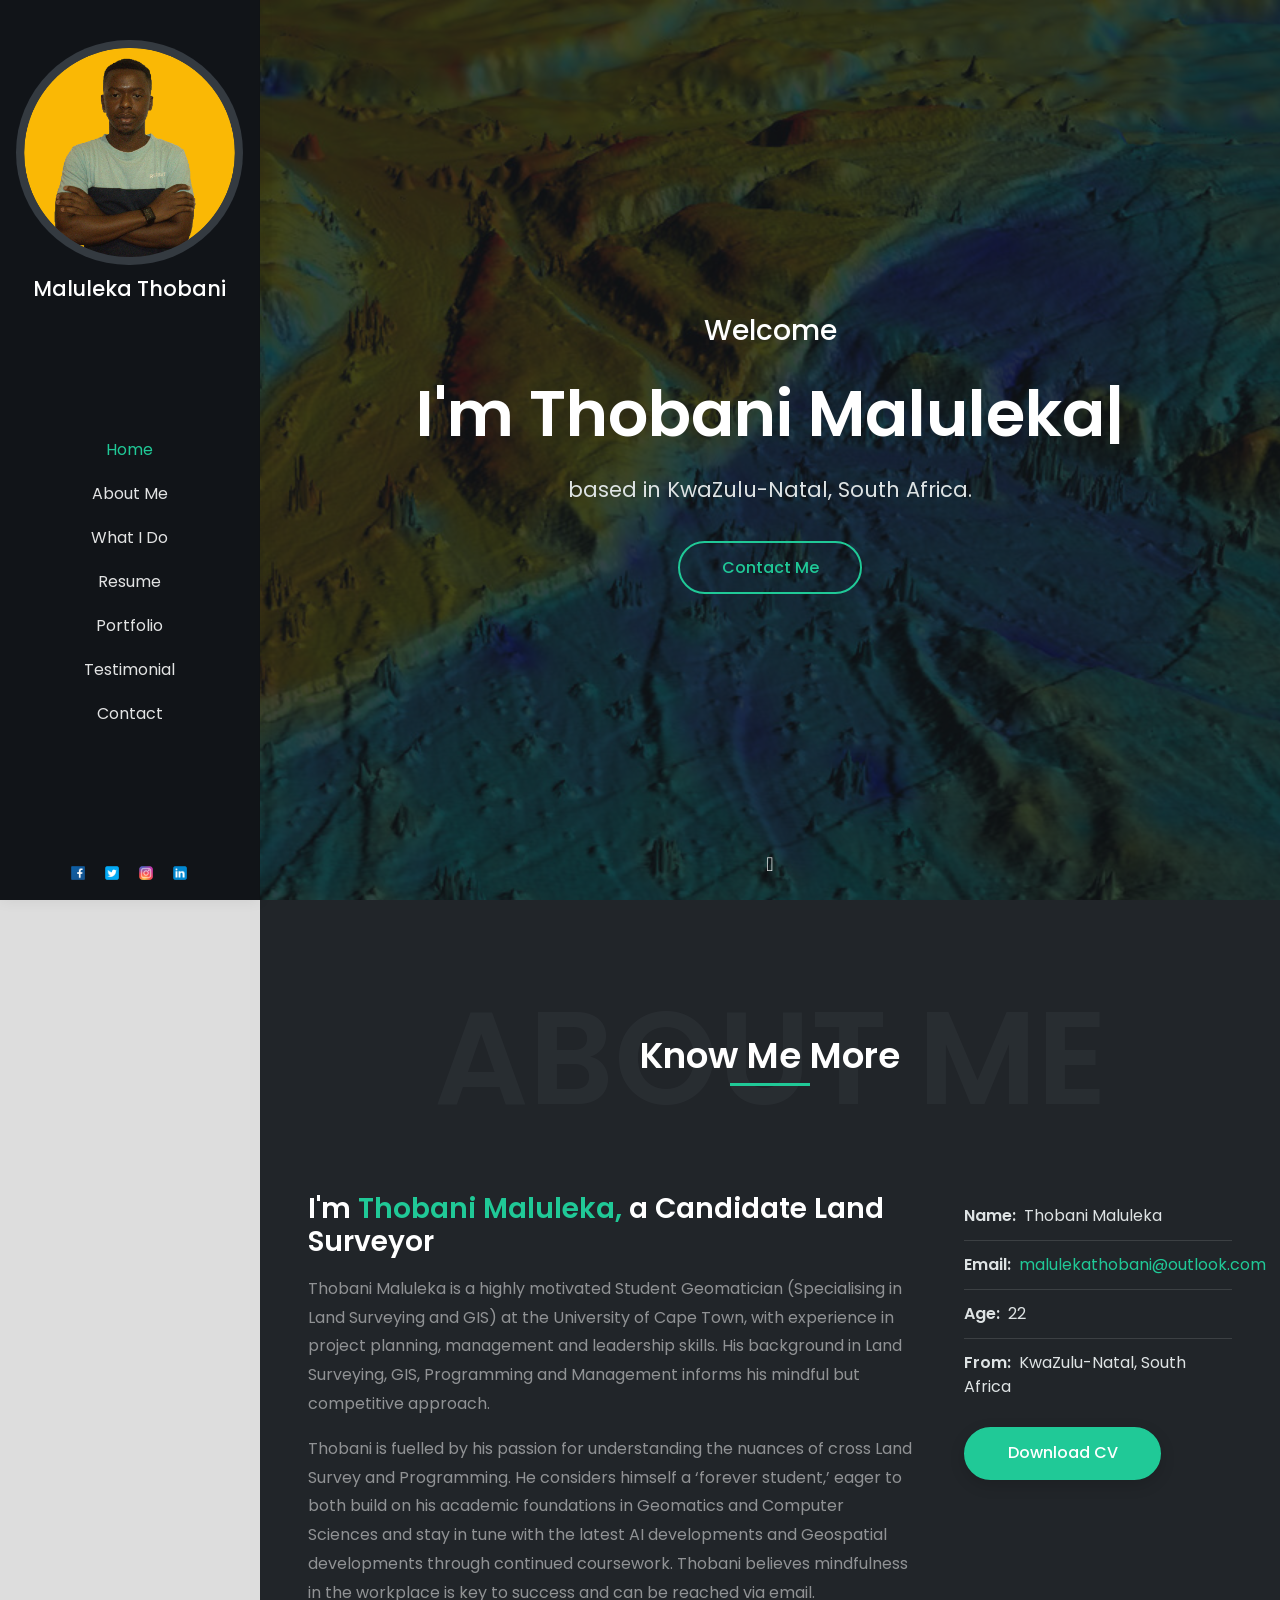
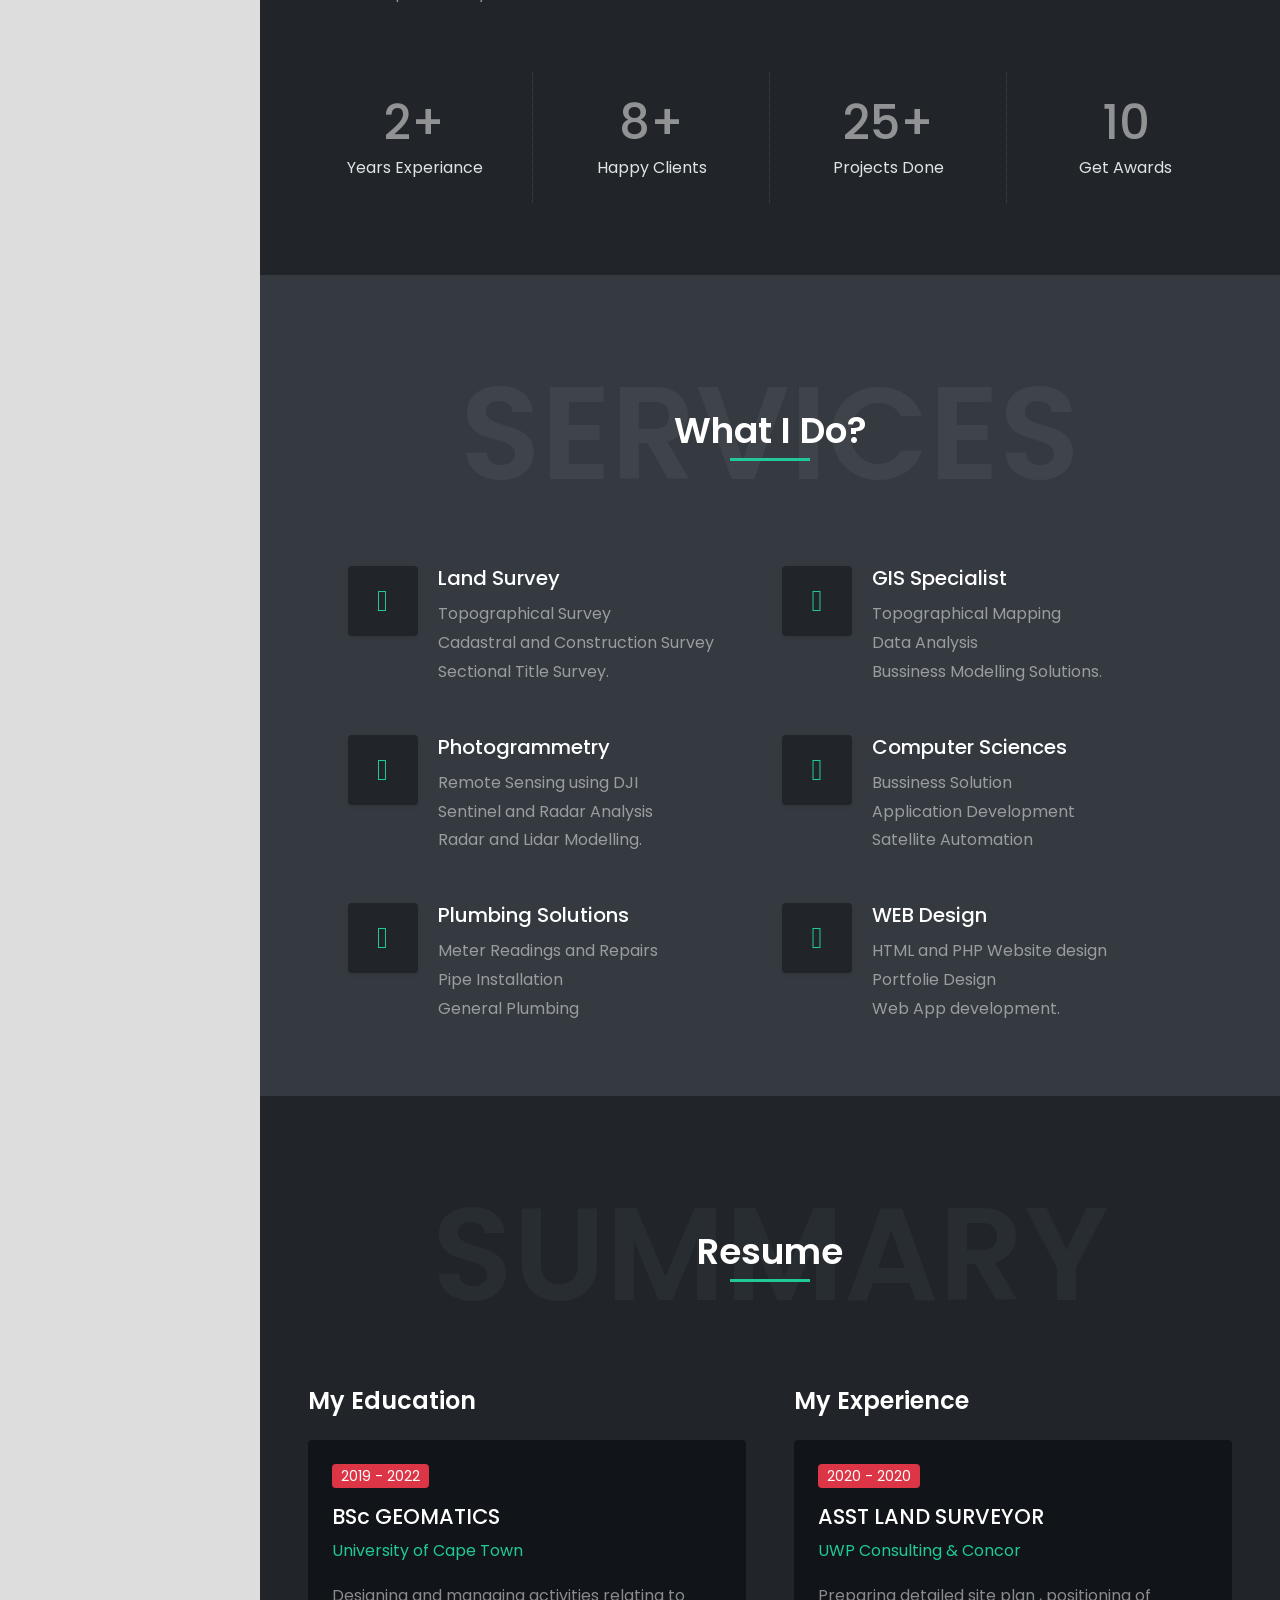
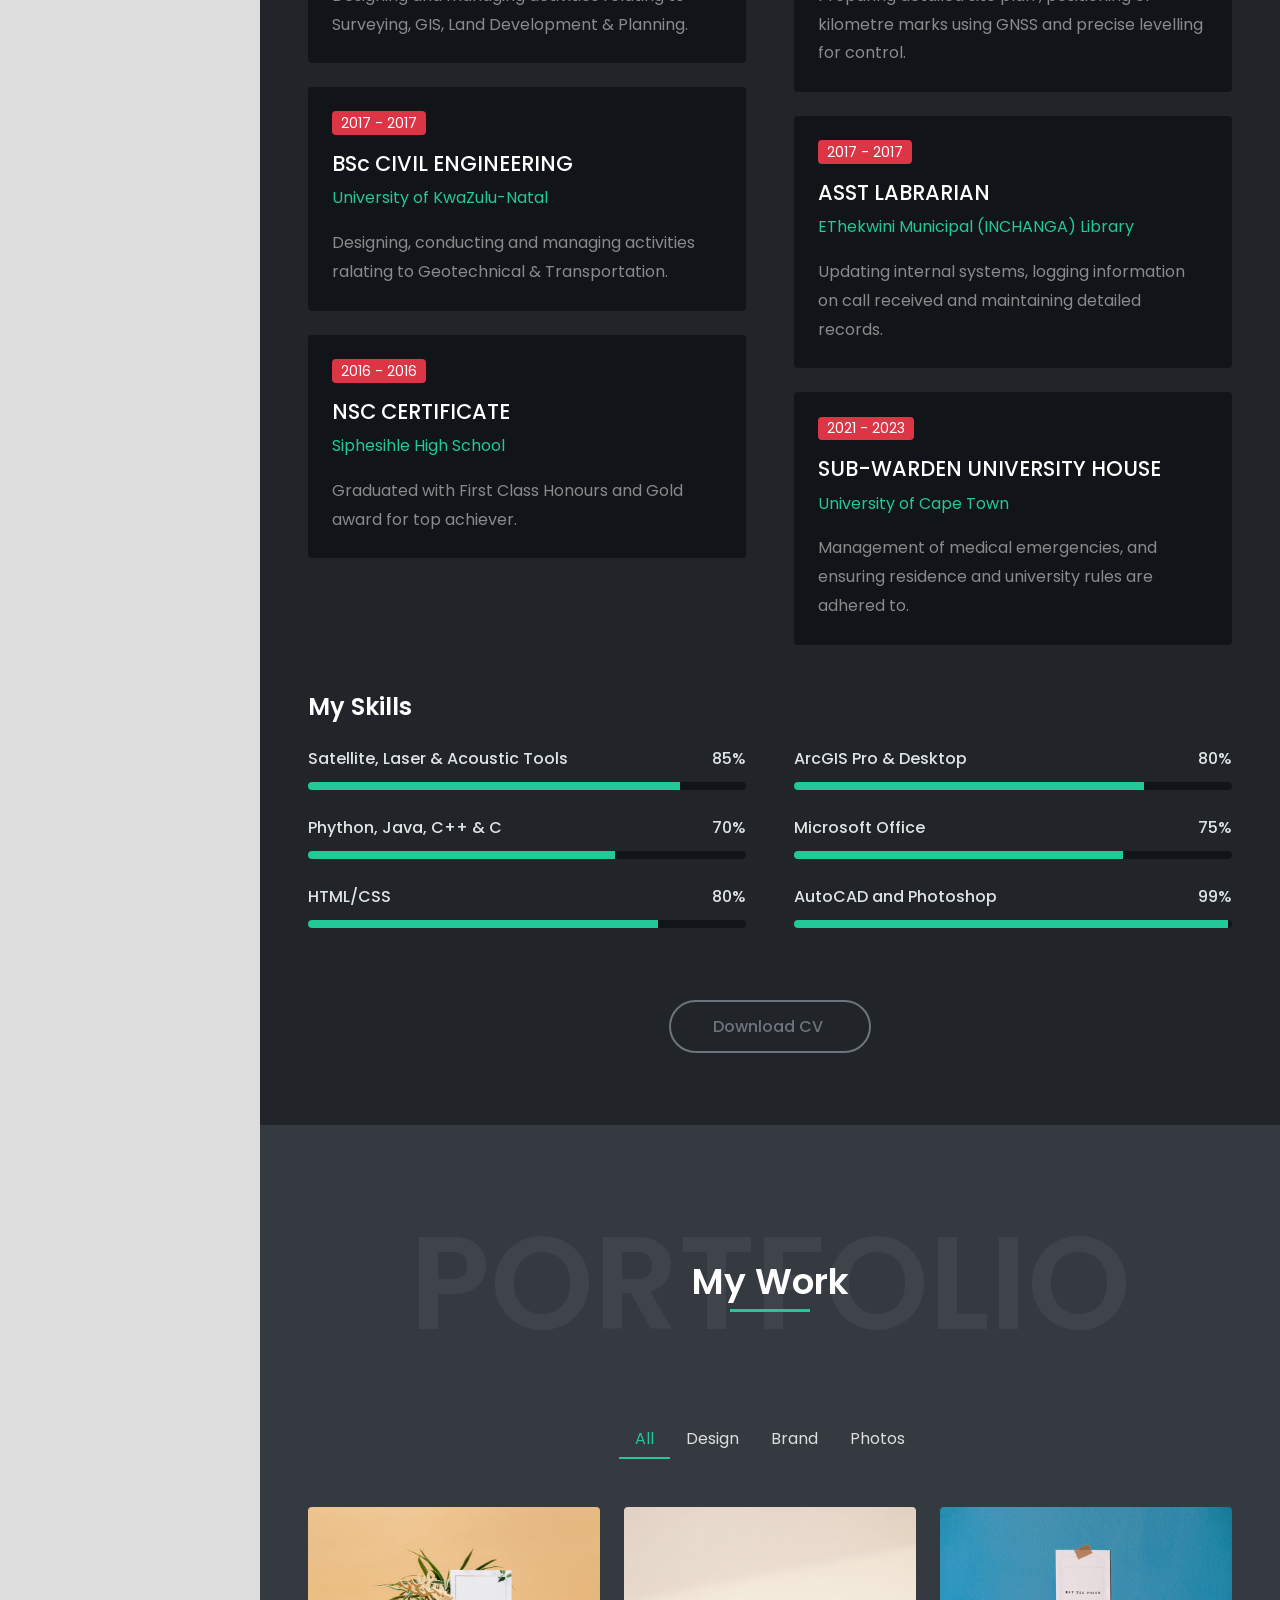
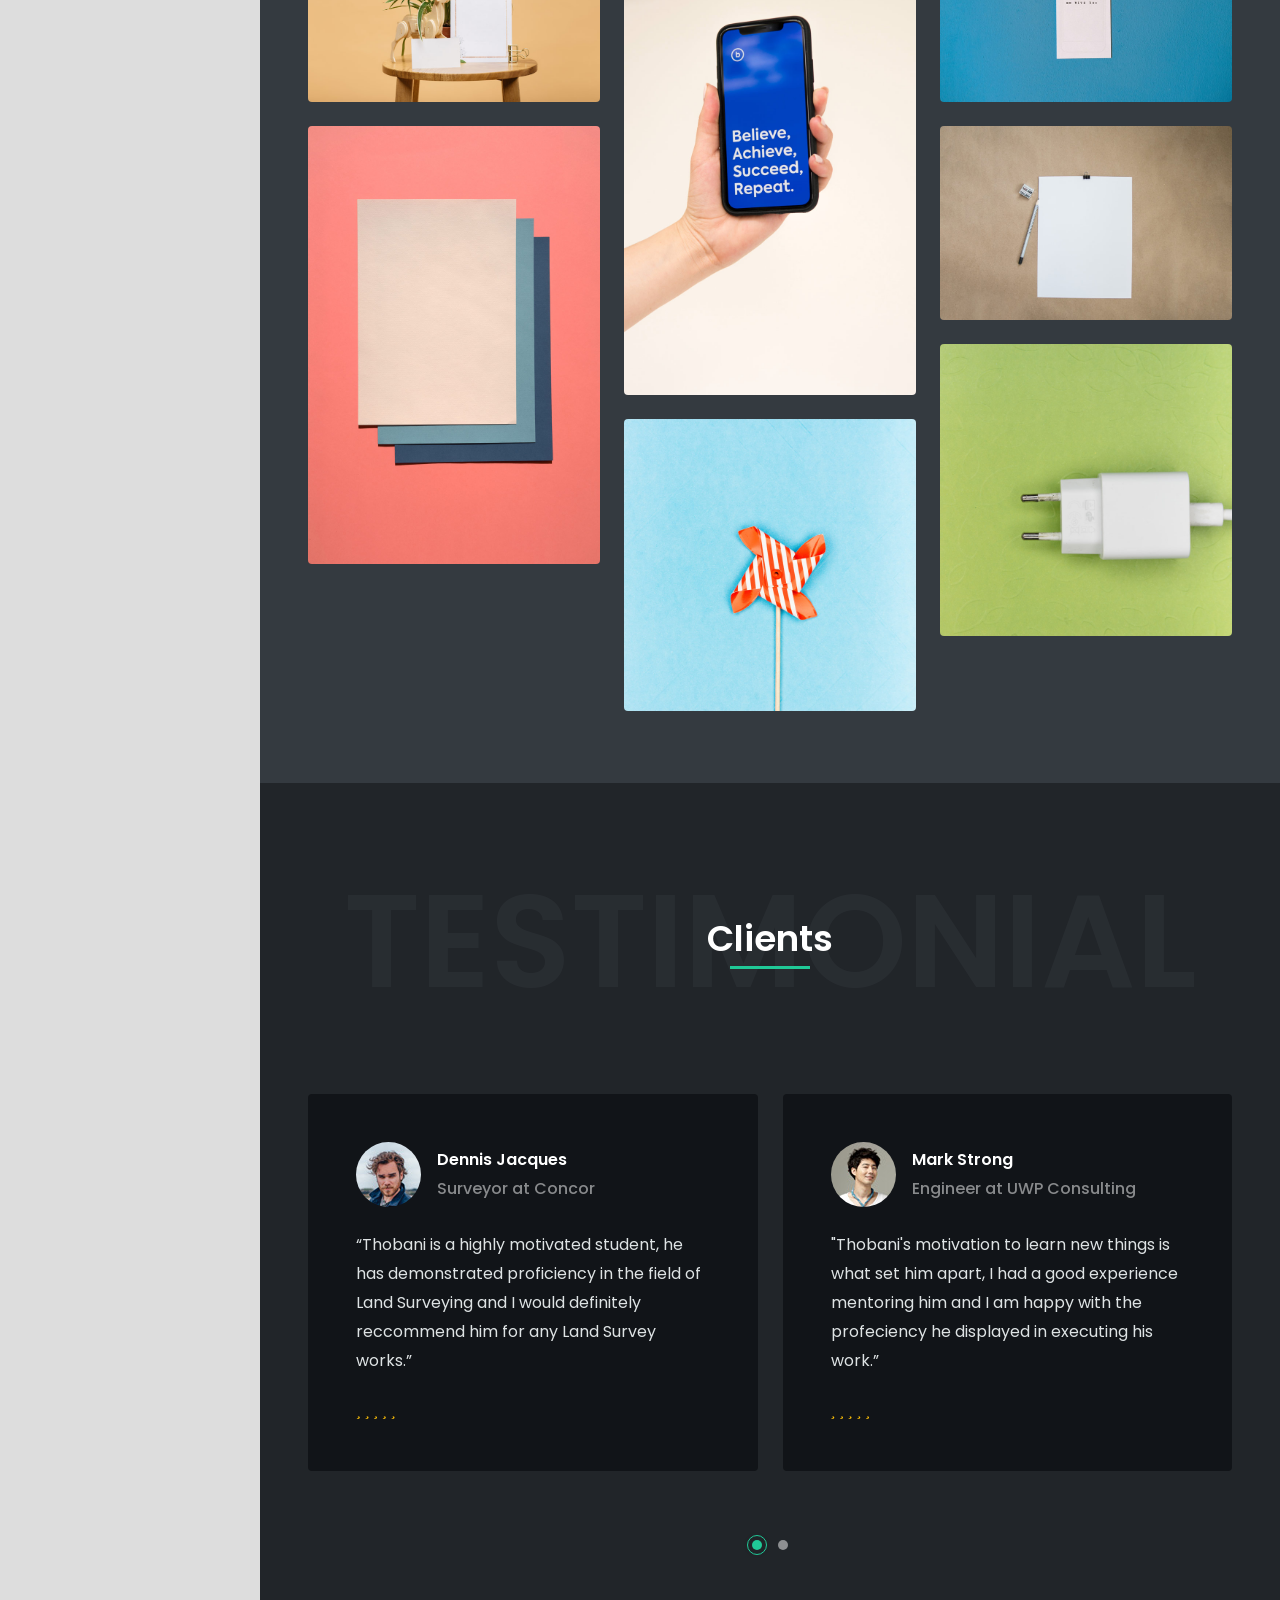
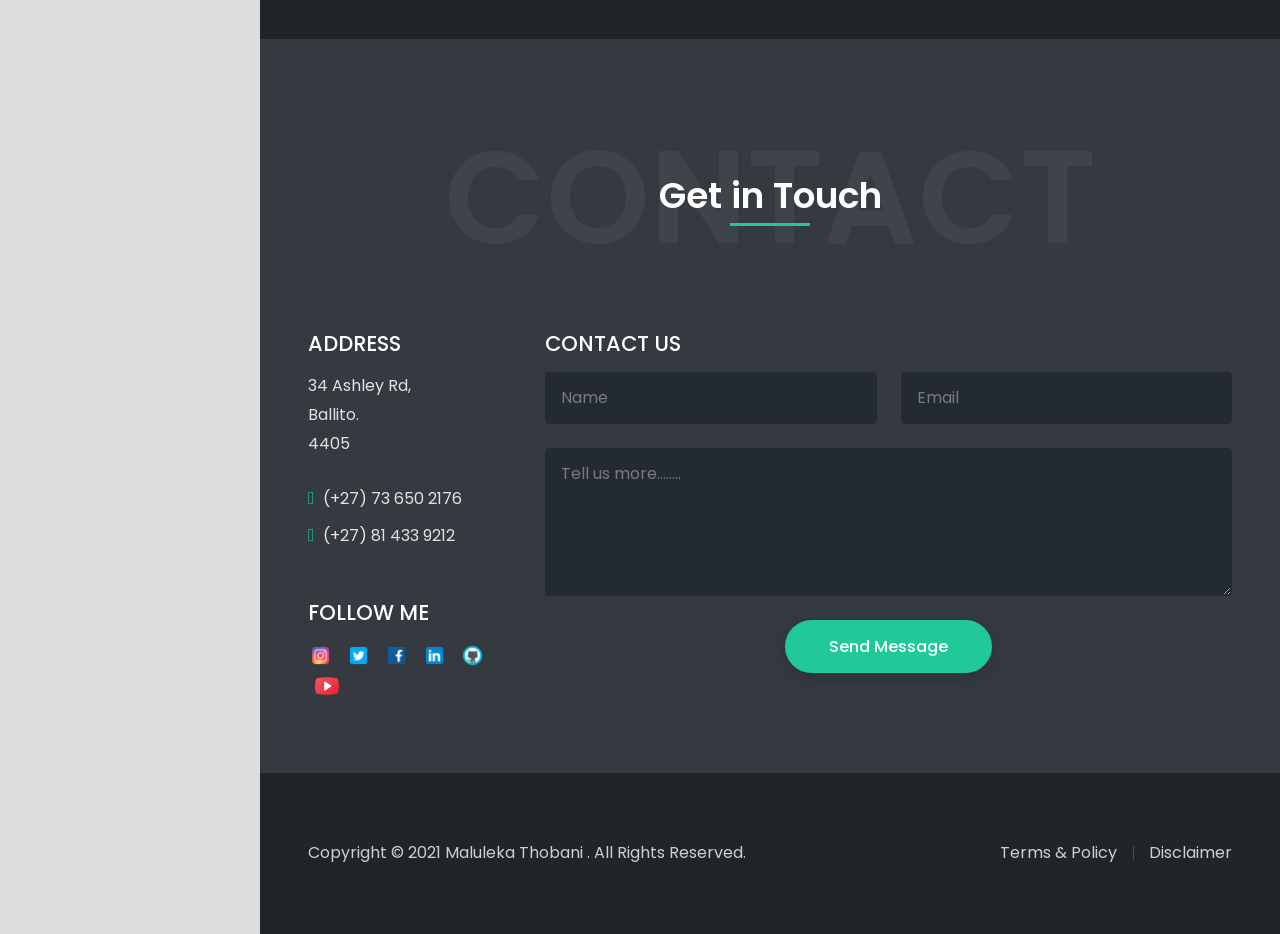
==== commit d51d4875: "Updated" ====
--- a/index.html
+++ b/index.html
@@ -55,7 +55,7 @@
                     <!-- Logo -->
                     <a href="index.html" class="mb-lg-auto mt-lg-4">
 			<span class="bg-dark-2 rounded-pill p-2 mb-lg-1 d-none d-lg-inline-block">
-				<img class="img-fluid rounded-pill d-block" src="images/profile.jpg" title="I'm Thobani Maluleka" alt="">
+				<img class="img-fluid rounded-pill d-block" src="images/profile.png" title="I'm Thobani Maluleka" alt="">
 			</span>
 			<h1 class="text-5 text-white text-center mb-0 d-lg-block">Maluleka Thobani</h1>
        		    </a>
@@ -580,9 +580,9 @@
                     <button type="button" class="btn-close btn-close-white" data-bs-dismiss="modal" aria-label="Close"></button>
                 </div>
                 <div class="modal-body p-4">
-                    <p >This page (together with the documents referred to on it) tells you the terms of use on which you may make use of our website <span style="color: blue"><a href="www.malulekathobani.github.io/eportfolio">www.malulekathobani.github.io/eportfolio </a></span> ("Website"), as a guest user. Please read these Terms of Website Use carefully before you start to use the Website. By using our website, you indicate that you accept these Terms of Website Use and that you agree to abide by them. If you do not agree to these Terms of Website Use, please refrain from using our website.</p>
+                    <p >This page (together with the documents referred to on it) tells you the terms of use on which you may make use of our website <span style="color: blue"><a href="www.malulekathobani.github.io/eportfolio" target="_blank">www.malulekathobani.github.io/eportfolio </a></span> ("Website"), as a guest user. Please read these Terms of Website Use carefully before you start to use the Website. By using our website, you indicate that you accept these Terms of Website Use and that you agree to abide by them. If you do not agree to these Terms of Website Use, please refrain from using our website.</p>
                     <h3 class="text-white mb-3 mt-4 mt-4">TERMS OF USE</h3>
-                    <p><span style="color: blue"><a href="www.malulekathobani.github.io/eportfolio">www.malulekathobani.github.io/eportfolio</a></span> is a site operated by TBA Inc ("We"). We are a Incorporate company registered with CIPC under company number Inc20211106001788 and have our registered office at 34 Ashley Rd, Ballito, 4405.</p>
+                    <p><span style="color: blue"><a href="www.malulekathobani.github.io/eportfolio" target="_blank">www.malulekathobani.github.io/eportfolio</a></span> is a site operated by TBA Inc ("We"). We are a Incorporate company registered with CIPC under company number Inc20211106001788 and have our registered office at 34 Ashley Rd, Ballito, 4405.</p>
                     <h5 class="text-white text-4 mt-4">ACCESSING OUR WEBSITE</h5>
                     <p>Access to our Website is permitted on a temporary basis, and we reserve the right to amend the information without notice (see below). We will not be liable if for any reason our website is unavailable at any time or for any period. You are responsible for making all arrangements necessary for you to have access to our website. You are also responsible for ensuring that all persons who access our website through your internet connection are aware of these terms, and that they comply with them.</p>
                     <h5 class="text-white text-4 mt-4">INTELLECTUAL PROPERTY RIGHTS</h5>
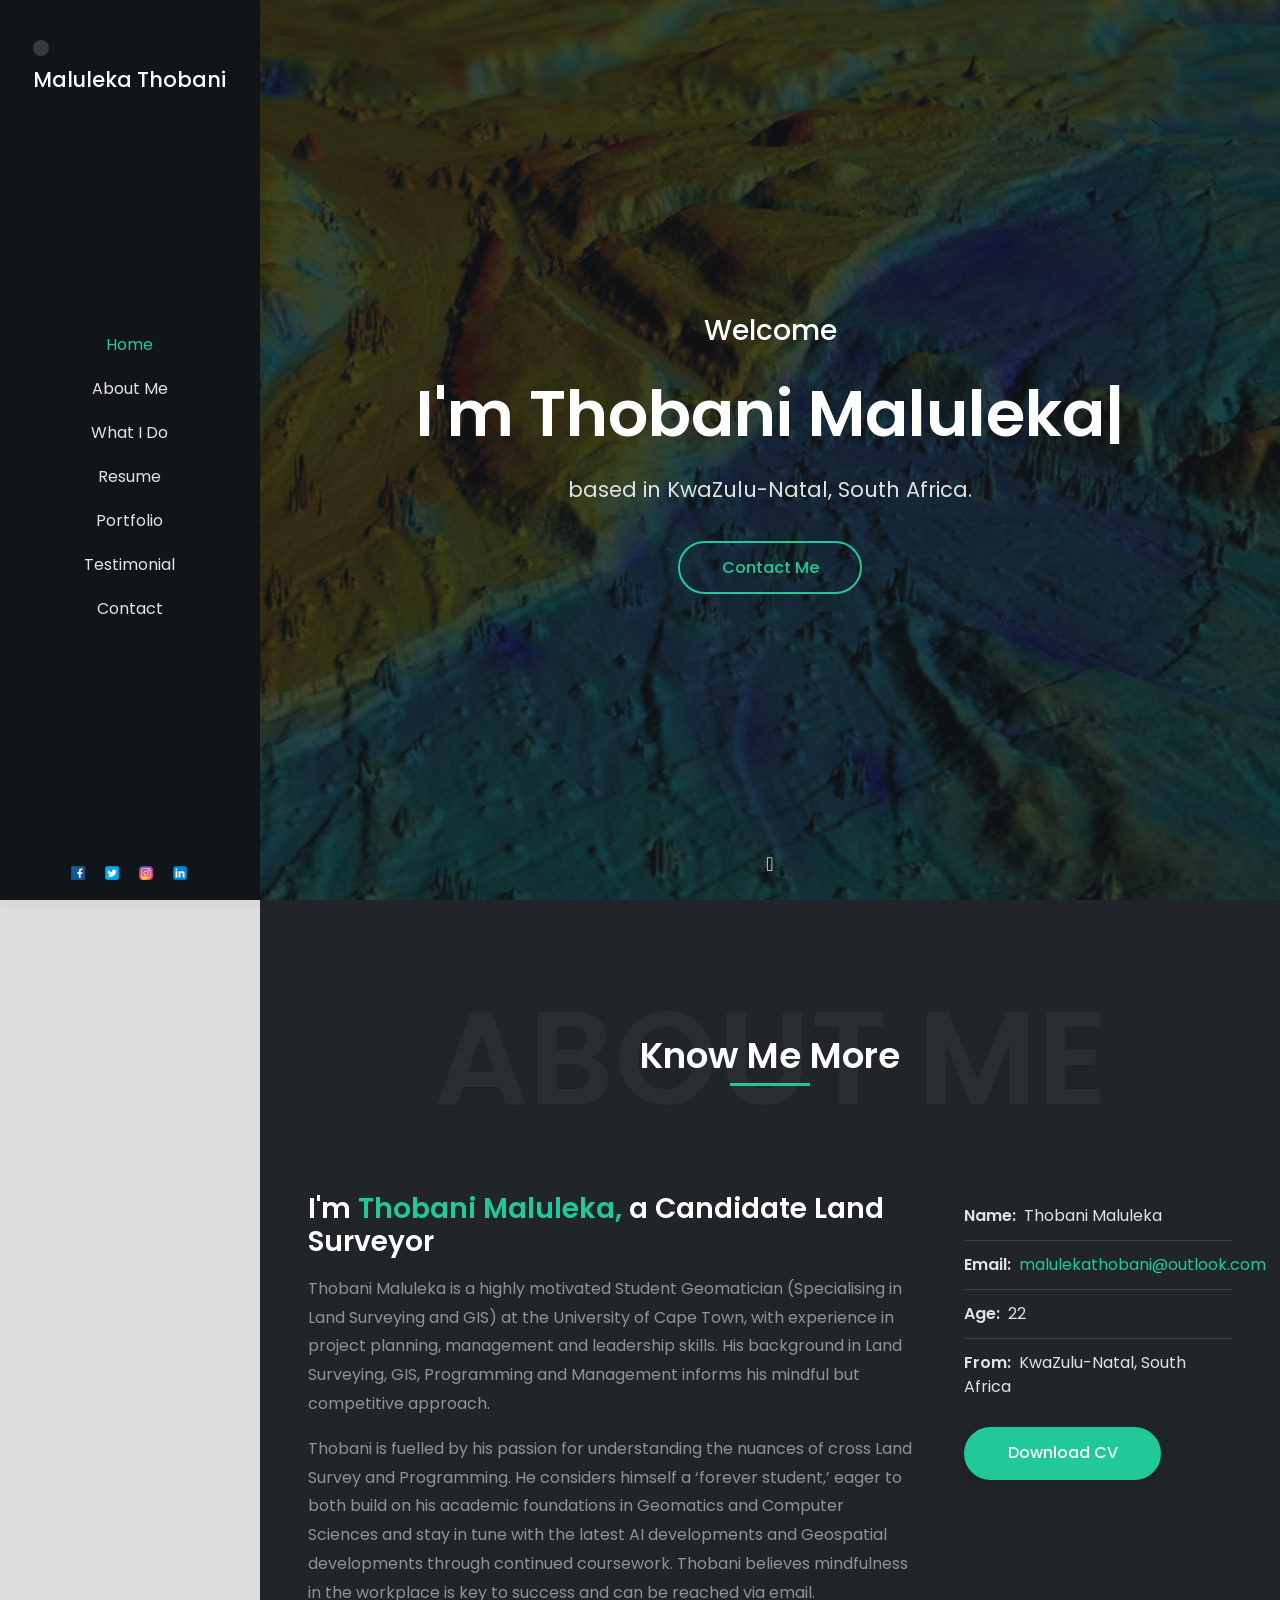
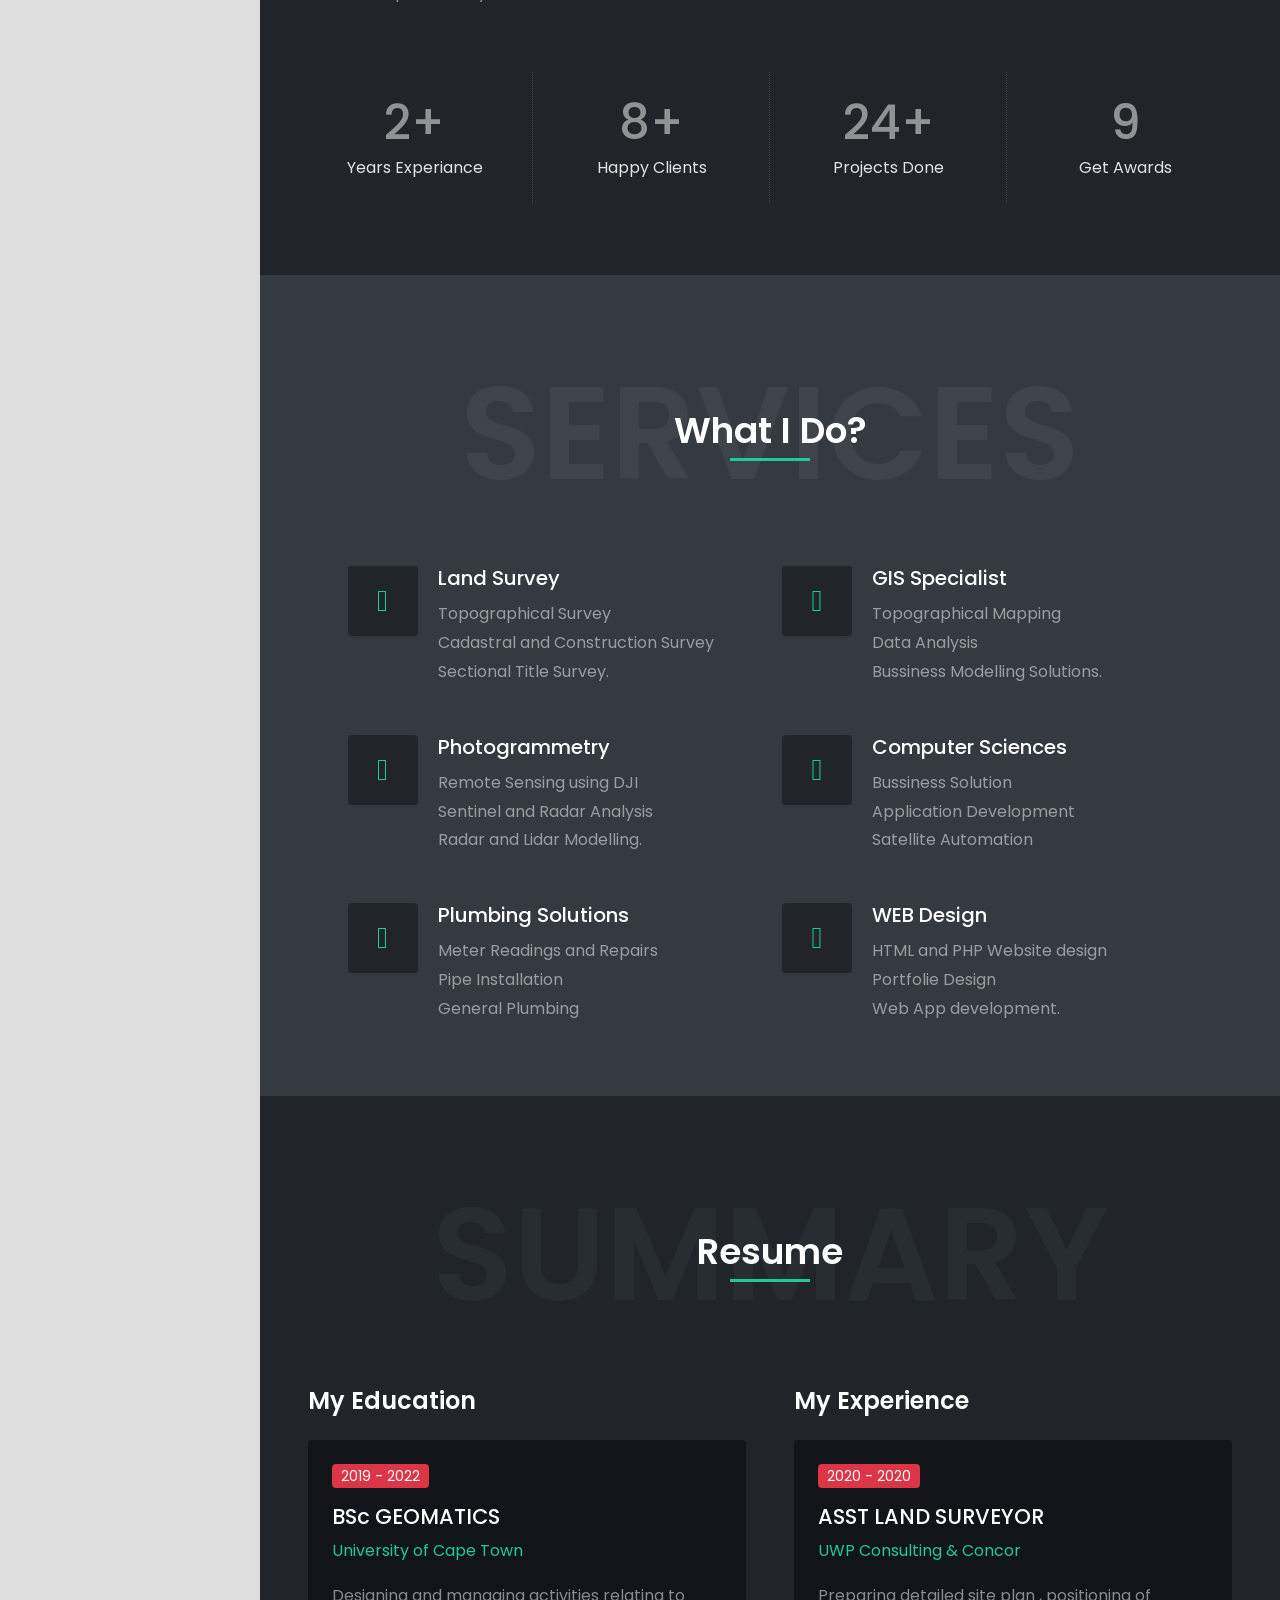
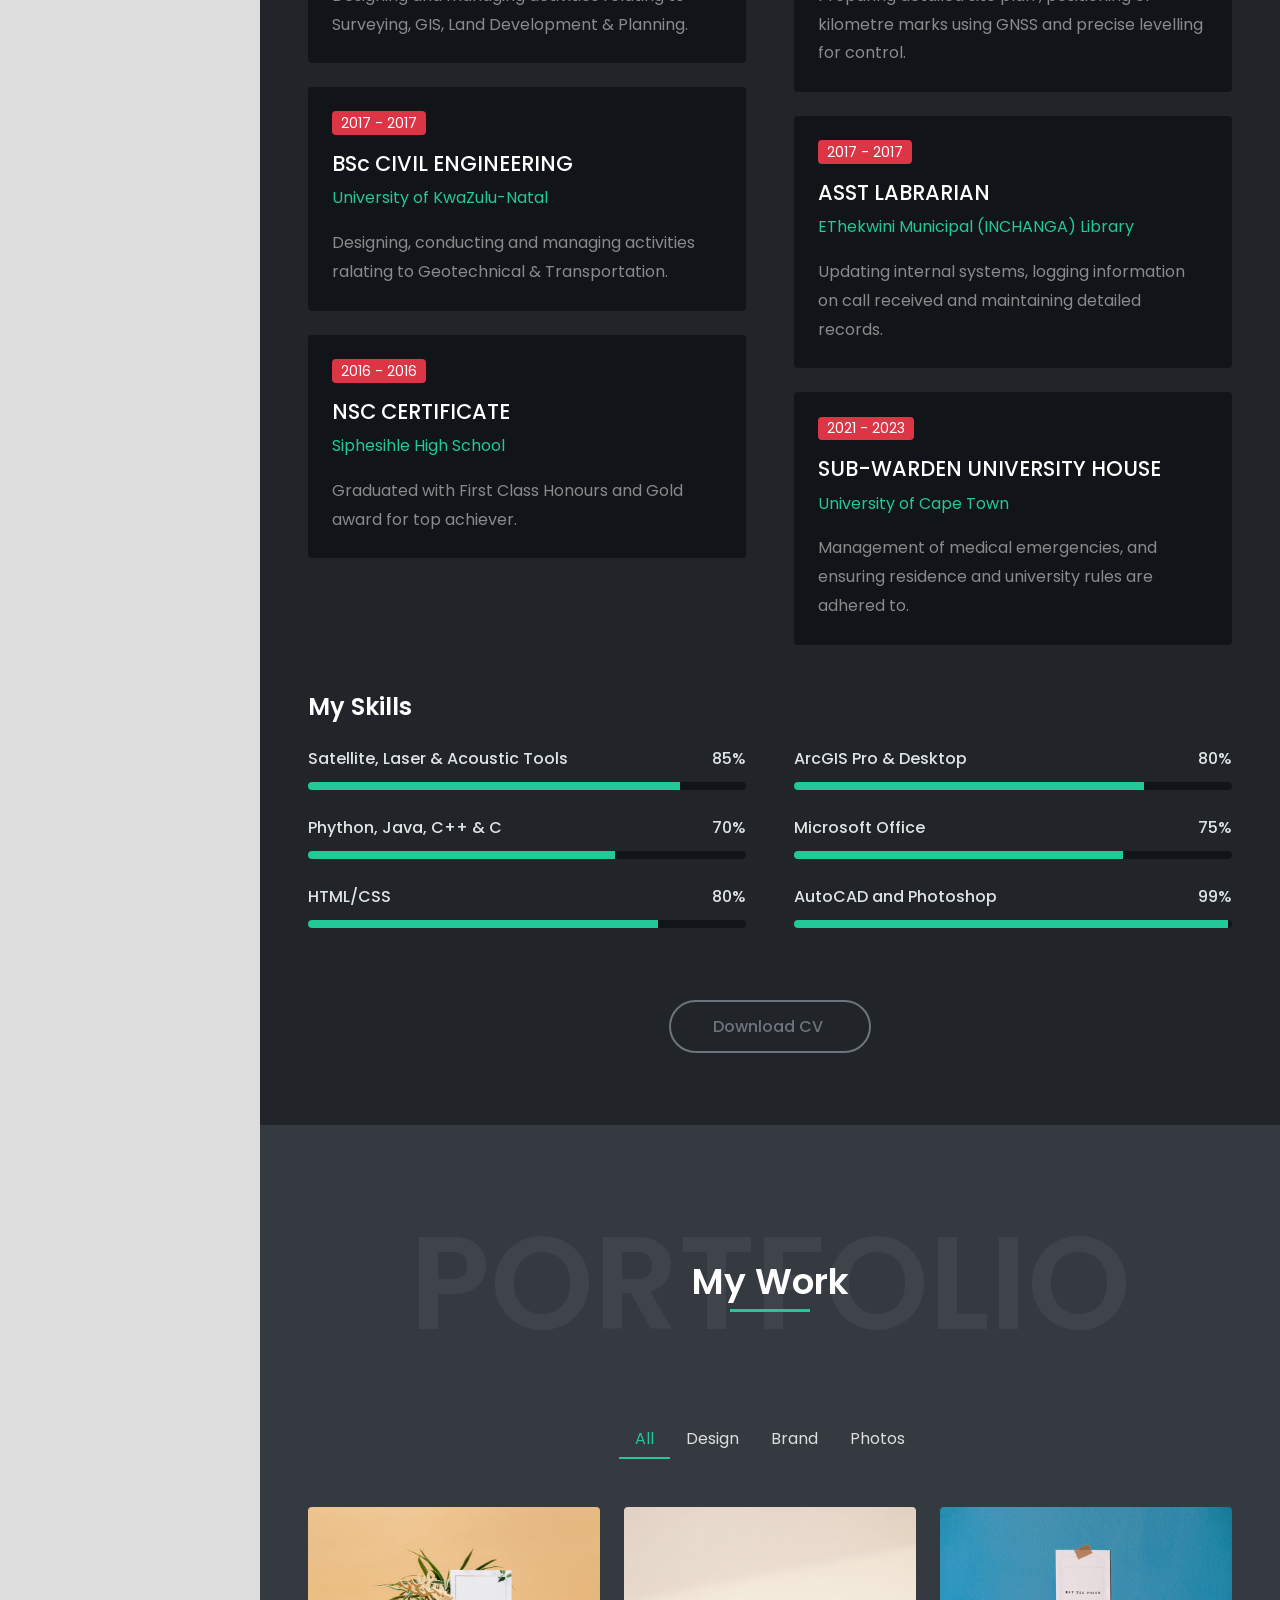
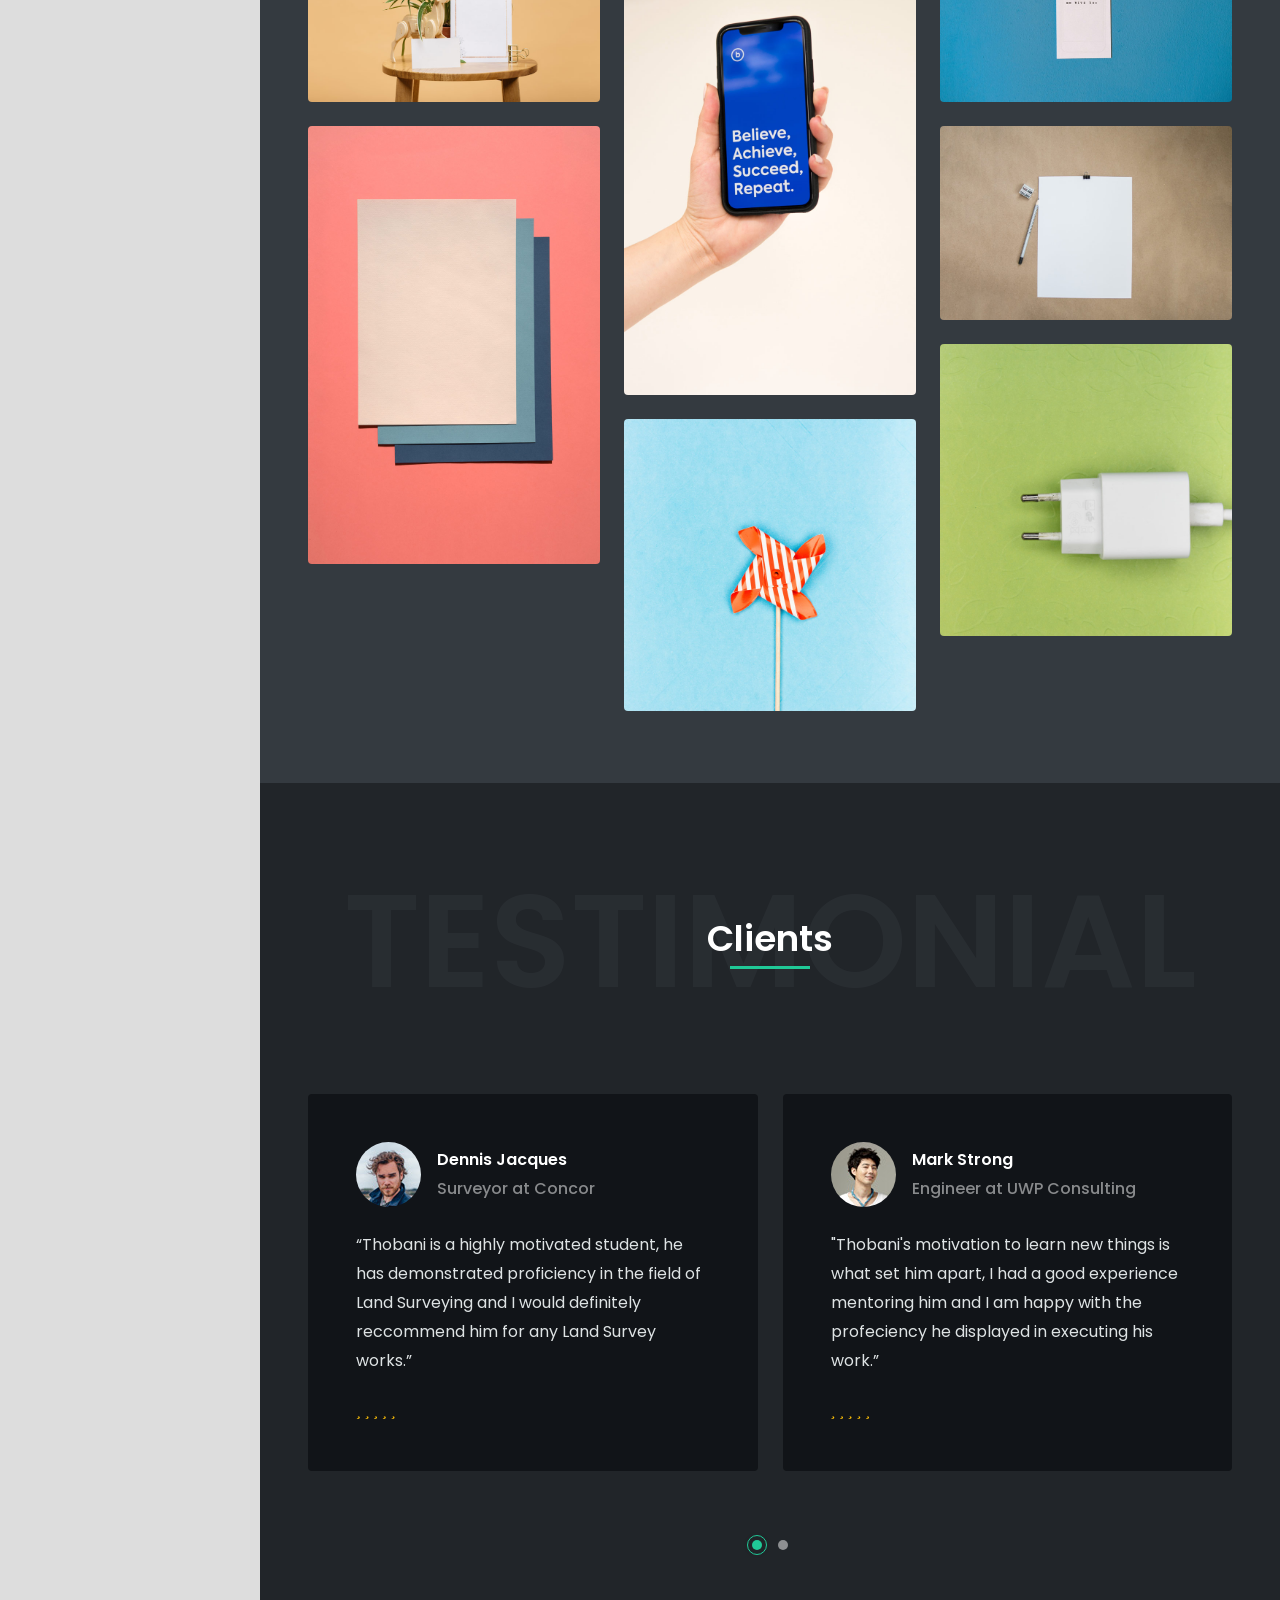
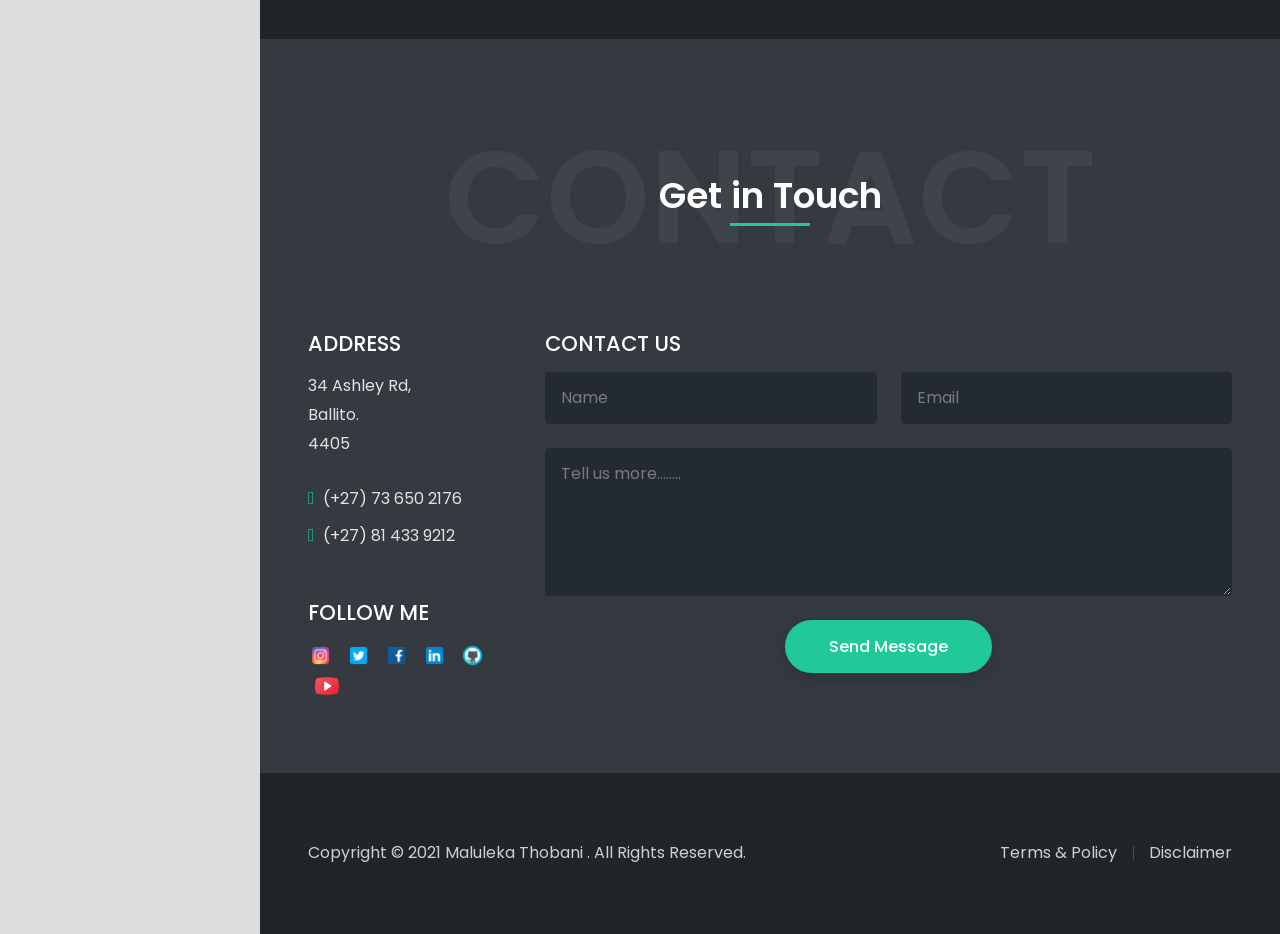
==== commit dbf5500c: "Image profile update" ====
--- a/index.html
+++ b/index.html
@@ -55,7 +55,7 @@
                     <!-- Logo -->
                     <a href="index.html" class="mb-lg-auto mt-lg-4">
 			<span class="bg-dark-2 rounded-pill p-2 mb-lg-1 d-none d-lg-inline-block">
-				<img class="img-fluid rounded-pill d-block" src="images/profile.png" title="I'm Thobani Maluleka" alt="">
+				<img class="img-fluid rounded-pill d-block" src="images/profiles.jpg" title="I'm Thobani Maluleka" alt="">
 			</span>
 			<h1 class="text-5 text-white text-center mb-0 d-lg-block">Maluleka Thobani</h1>
        		    </a>
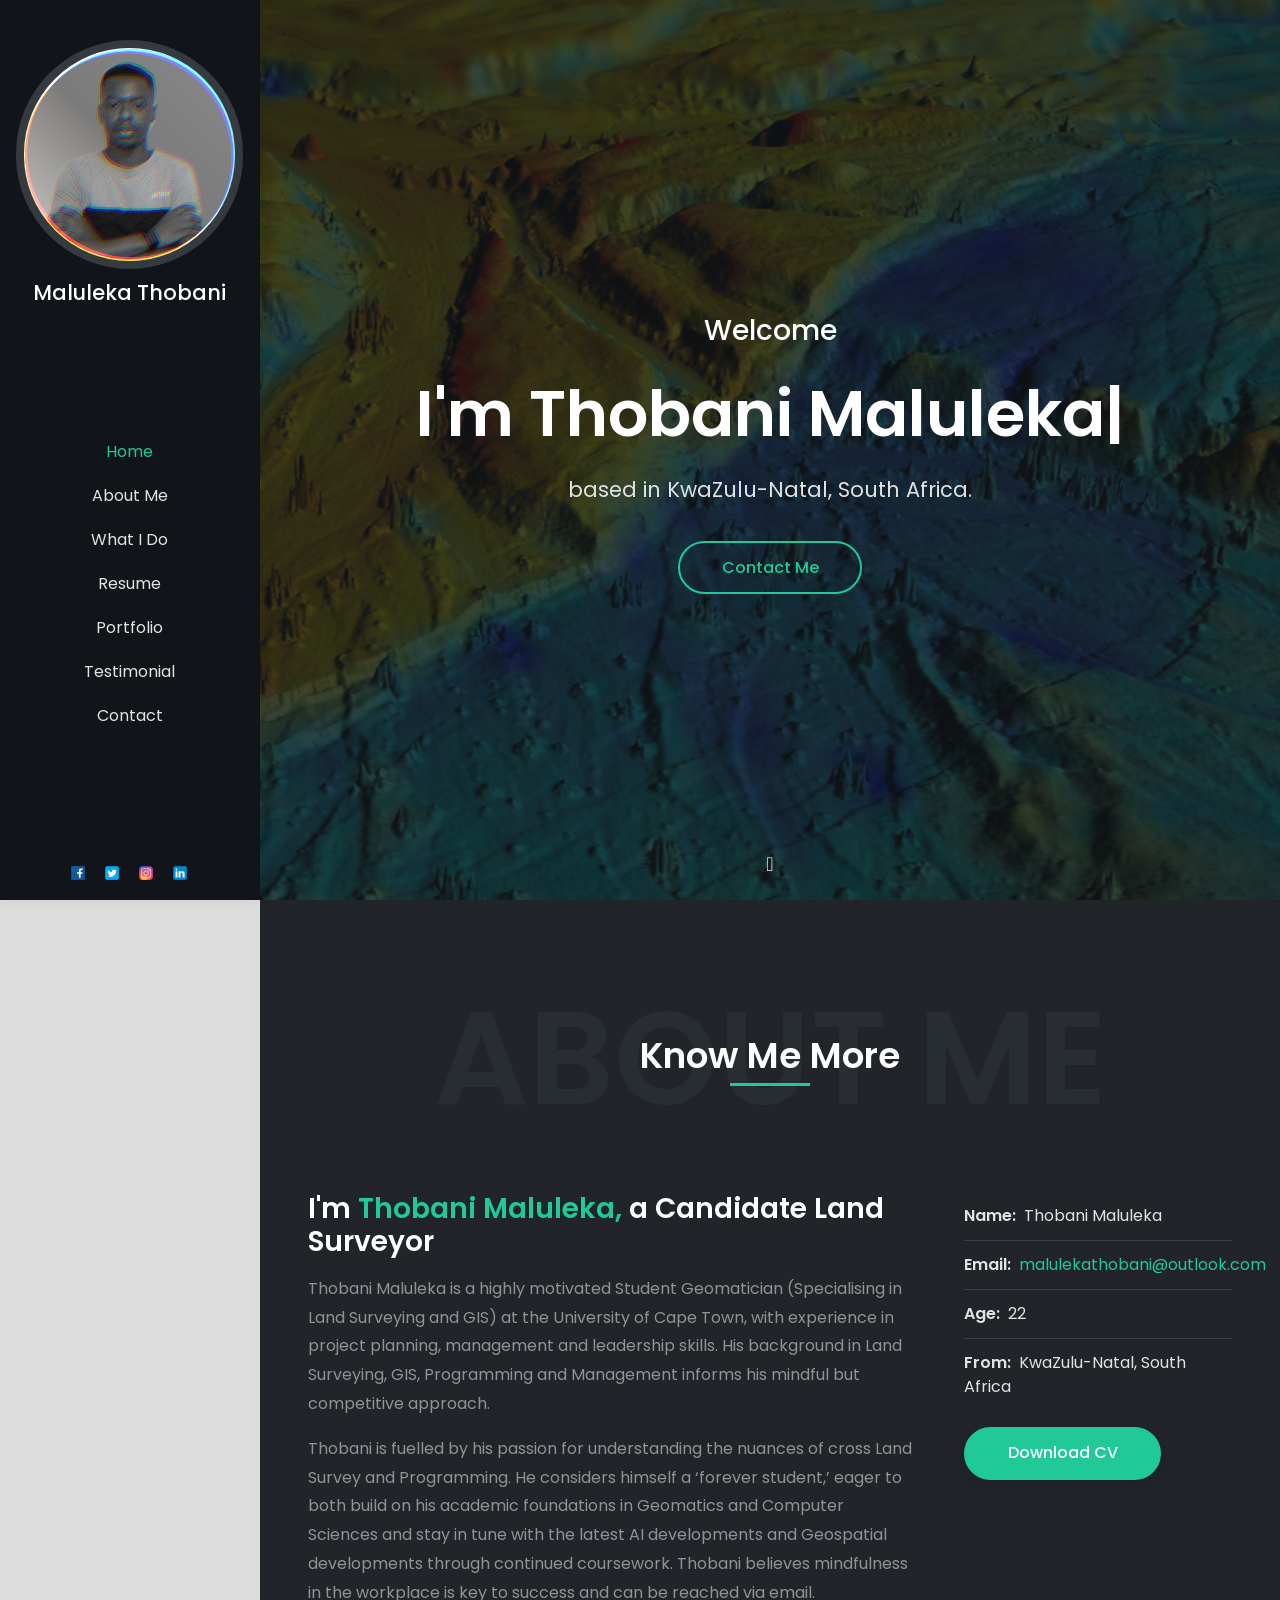
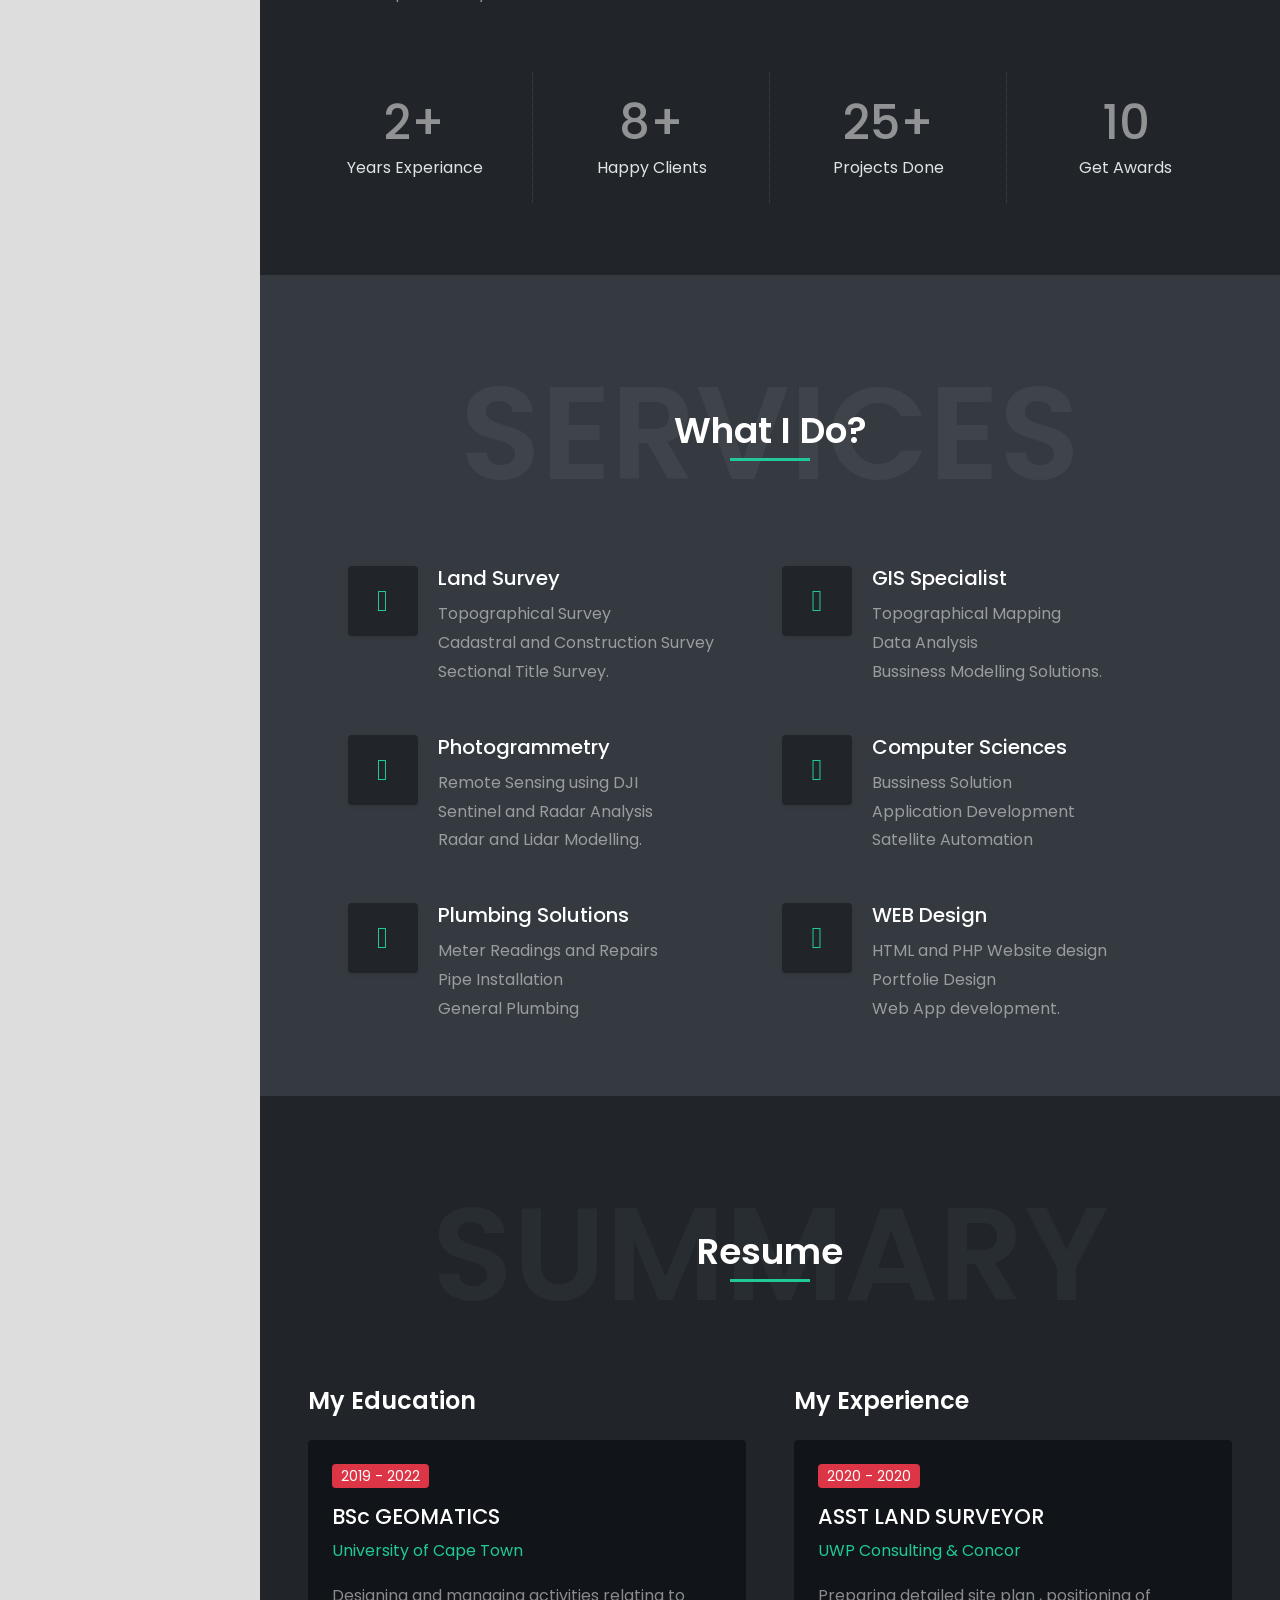
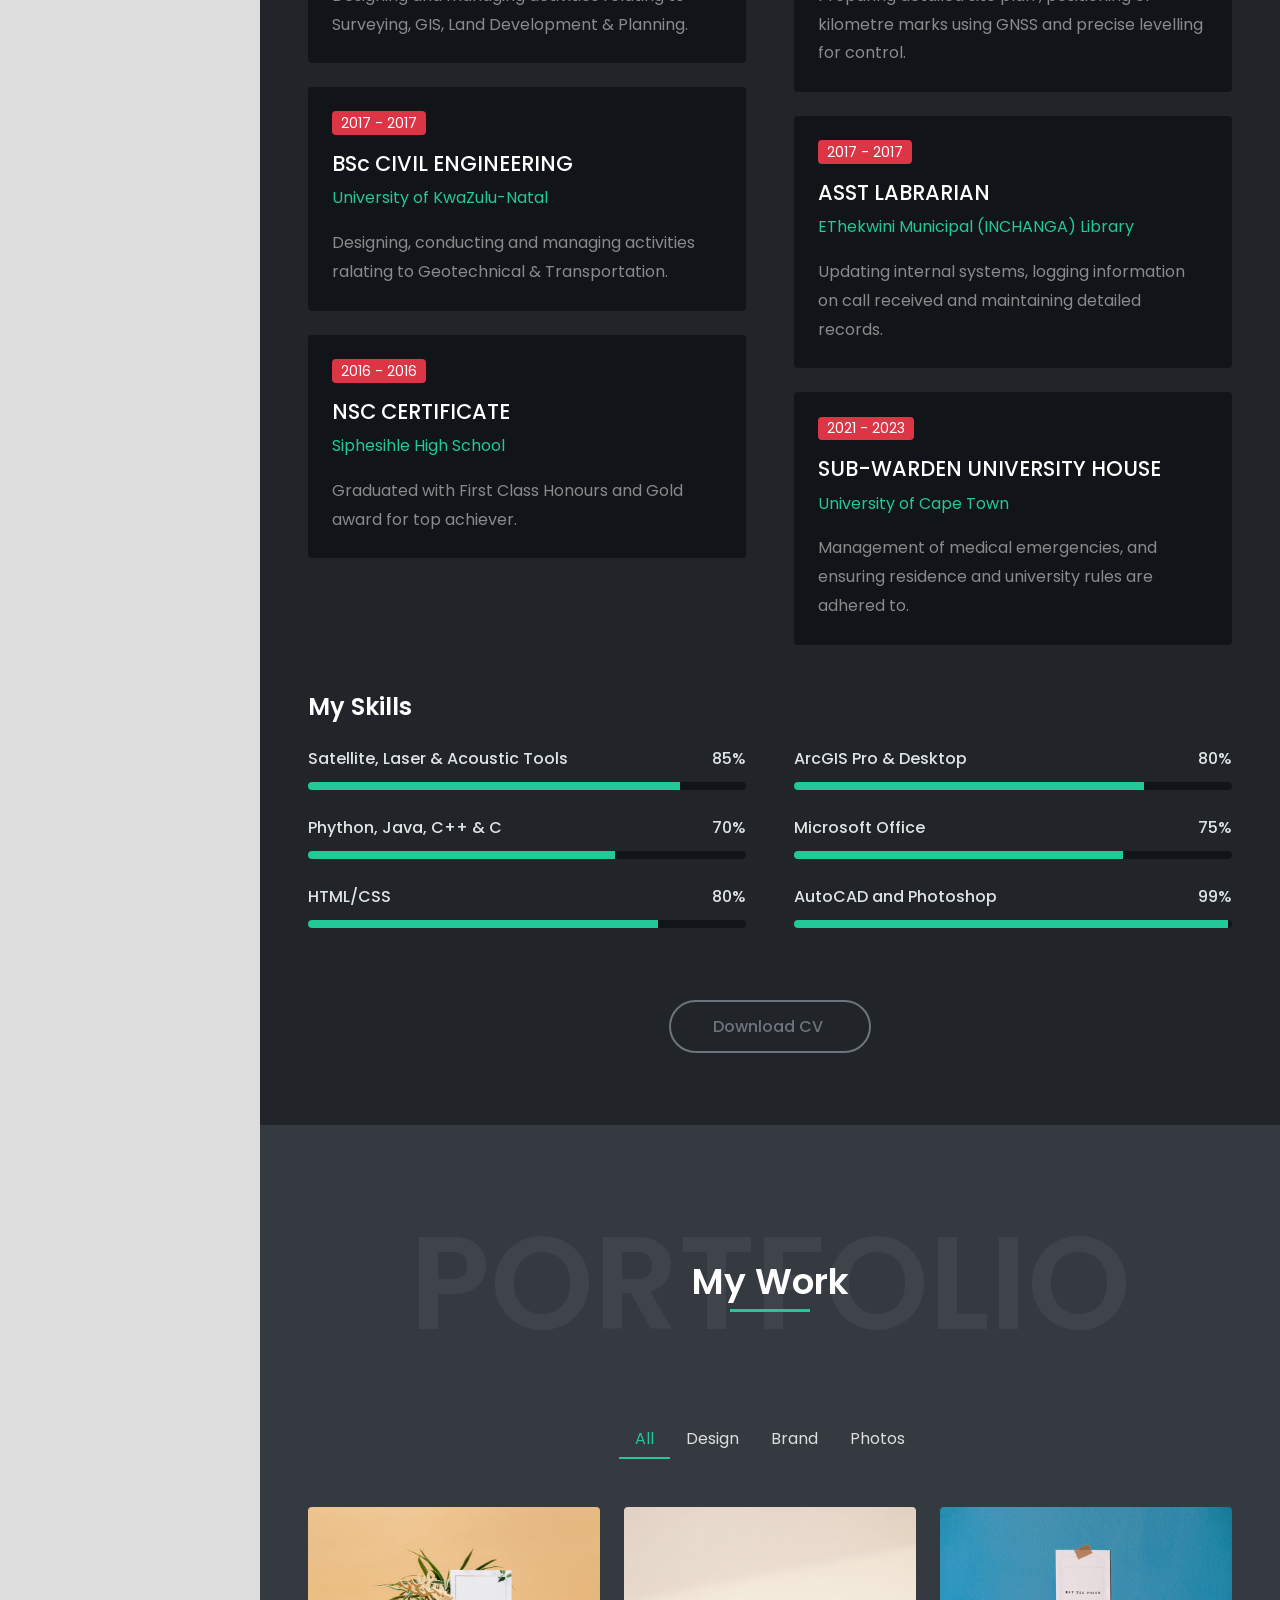
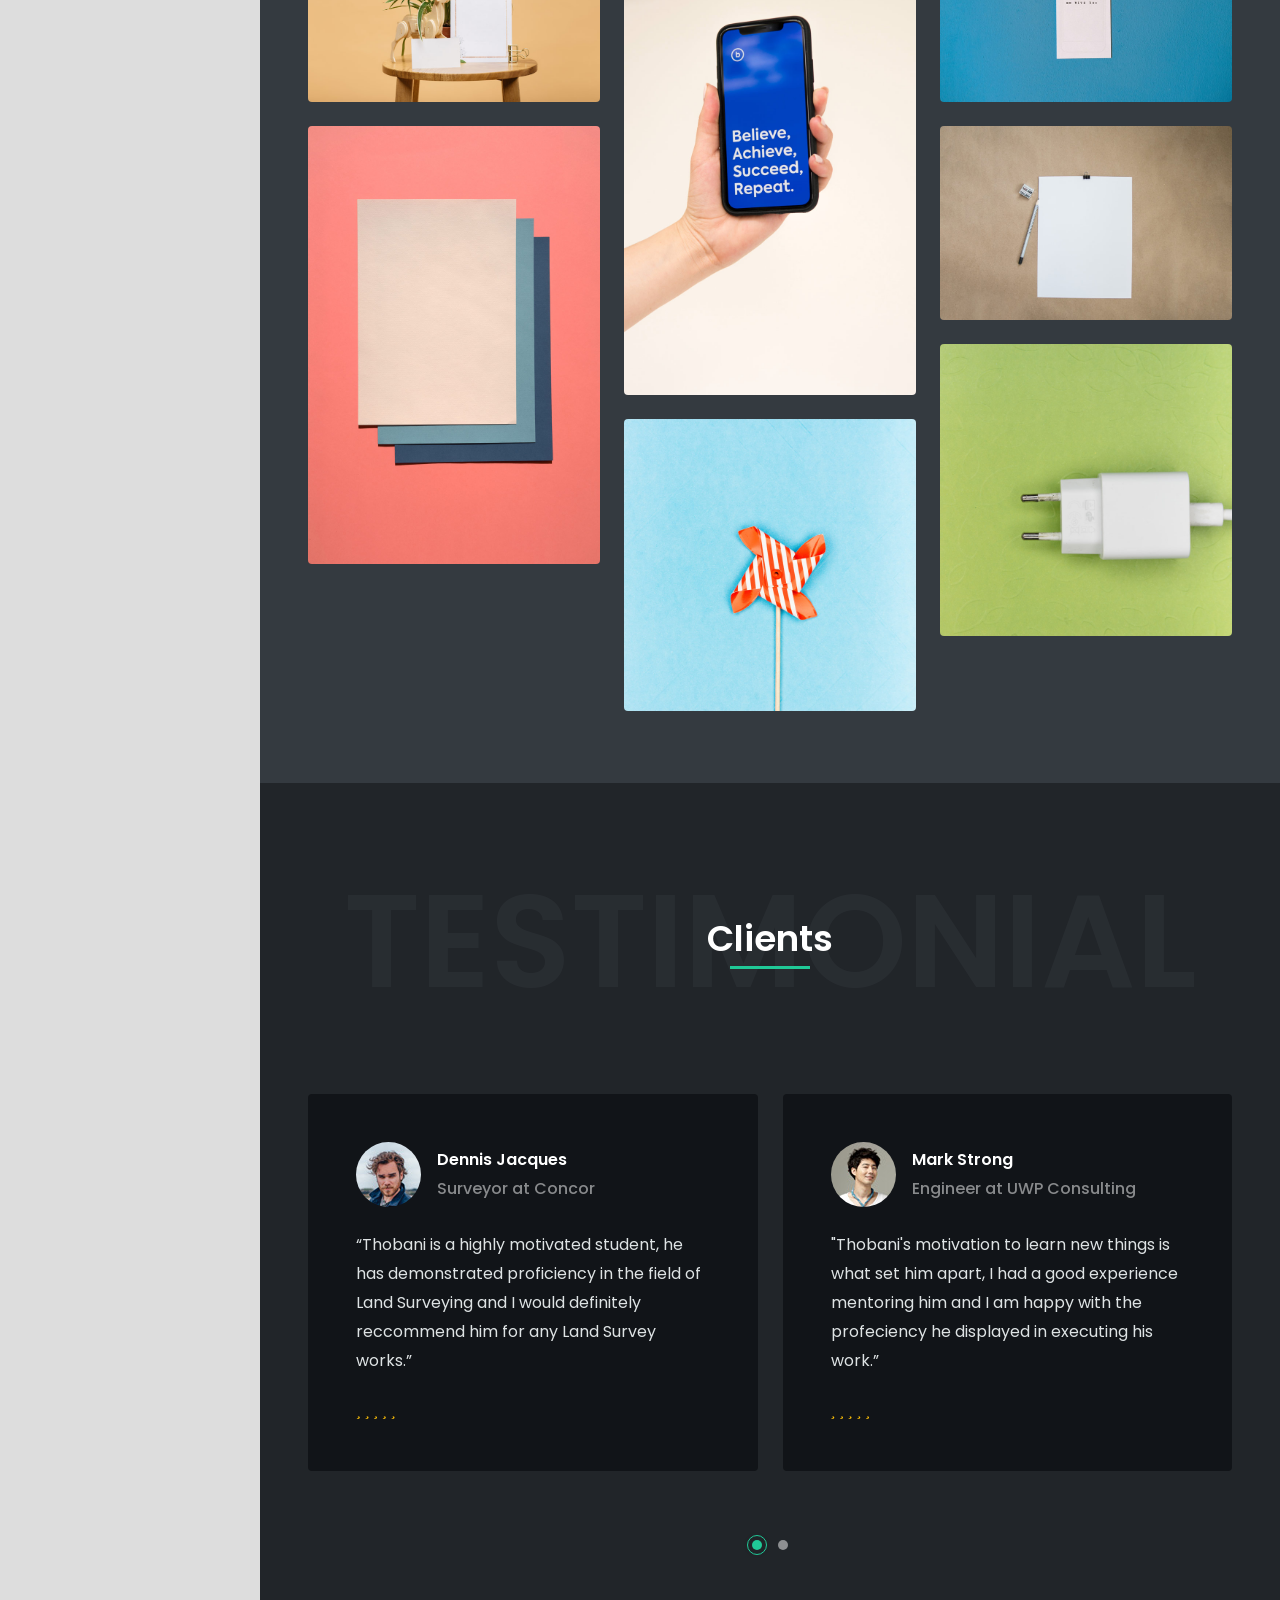
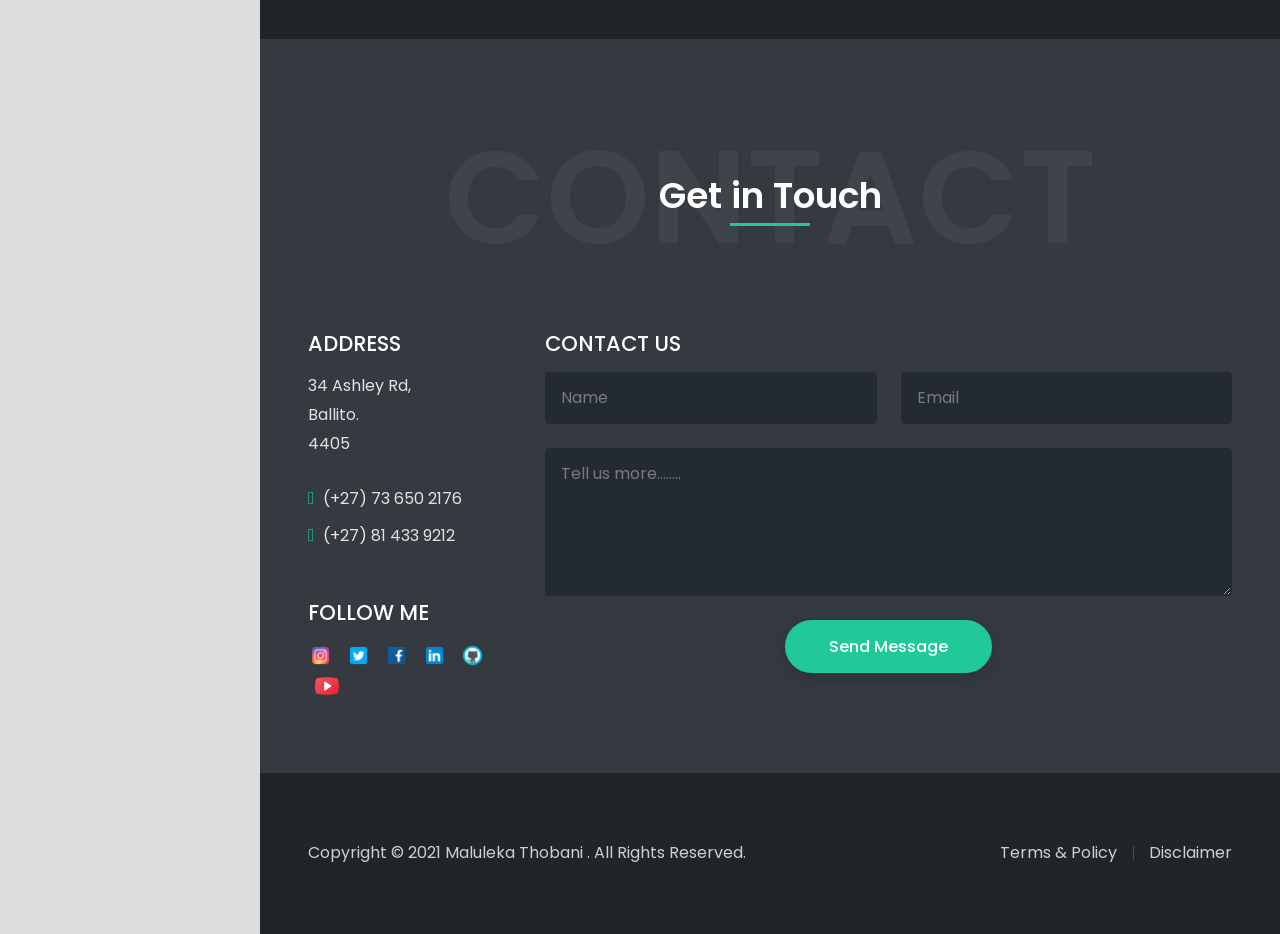
==== commit f066246b: "imagesg" ====
--- a/index.html
+++ b/index.html
@@ -55,7 +55,7 @@
                     <!-- Logo -->
                     <a href="index.html" class="mb-lg-auto mt-lg-4">
 			<span class="bg-dark-2 rounded-pill p-2 mb-lg-1 d-none d-lg-inline-block">
-				<img class="img-fluid rounded-pill d-block" src="images/profiles.jpg" title="I'm Thobani Maluleka" alt="">
+				<img class="img-fluid rounded-pill d-block" src="images/profile.jpg" title="I'm Thobani Maluleka" alt="">
 			</span>
 			<h1 class="text-5 text-white text-center mb-0 d-lg-block">Maluleka Thobani</h1>
        		    </a>
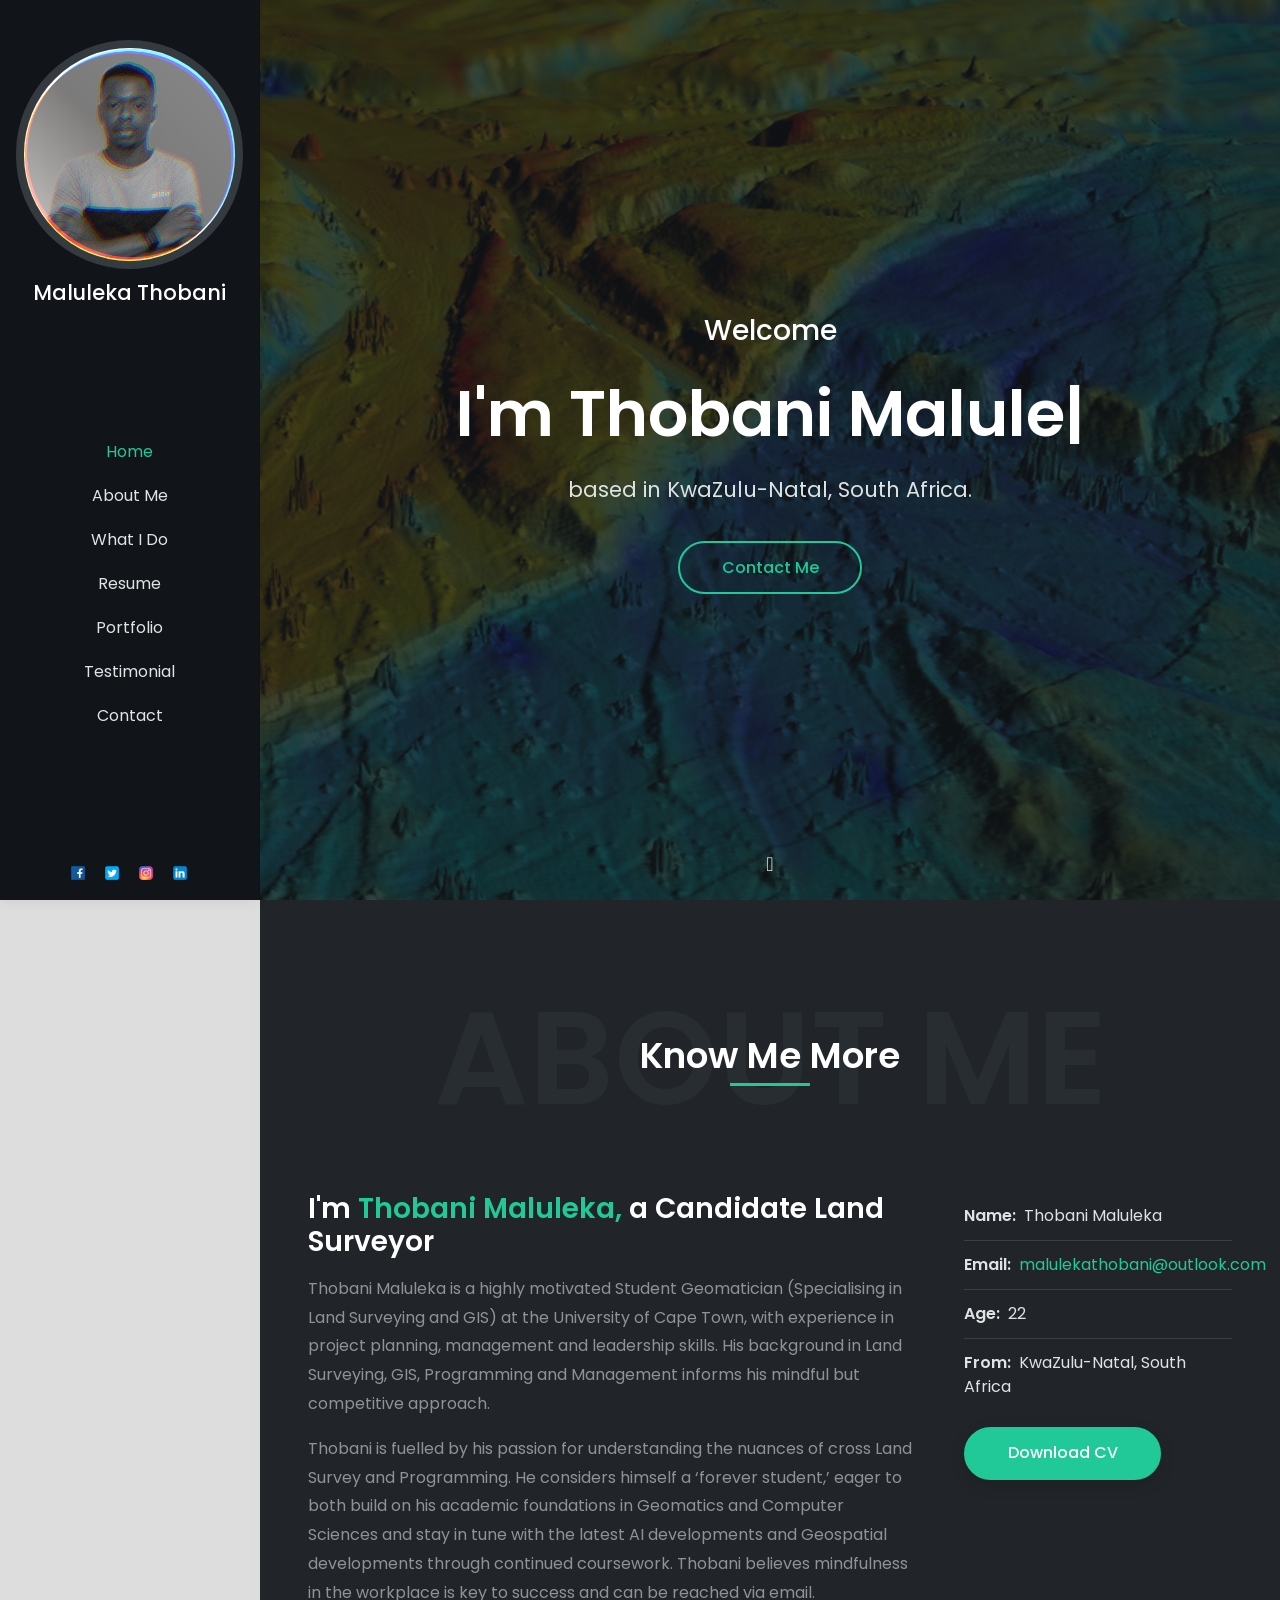
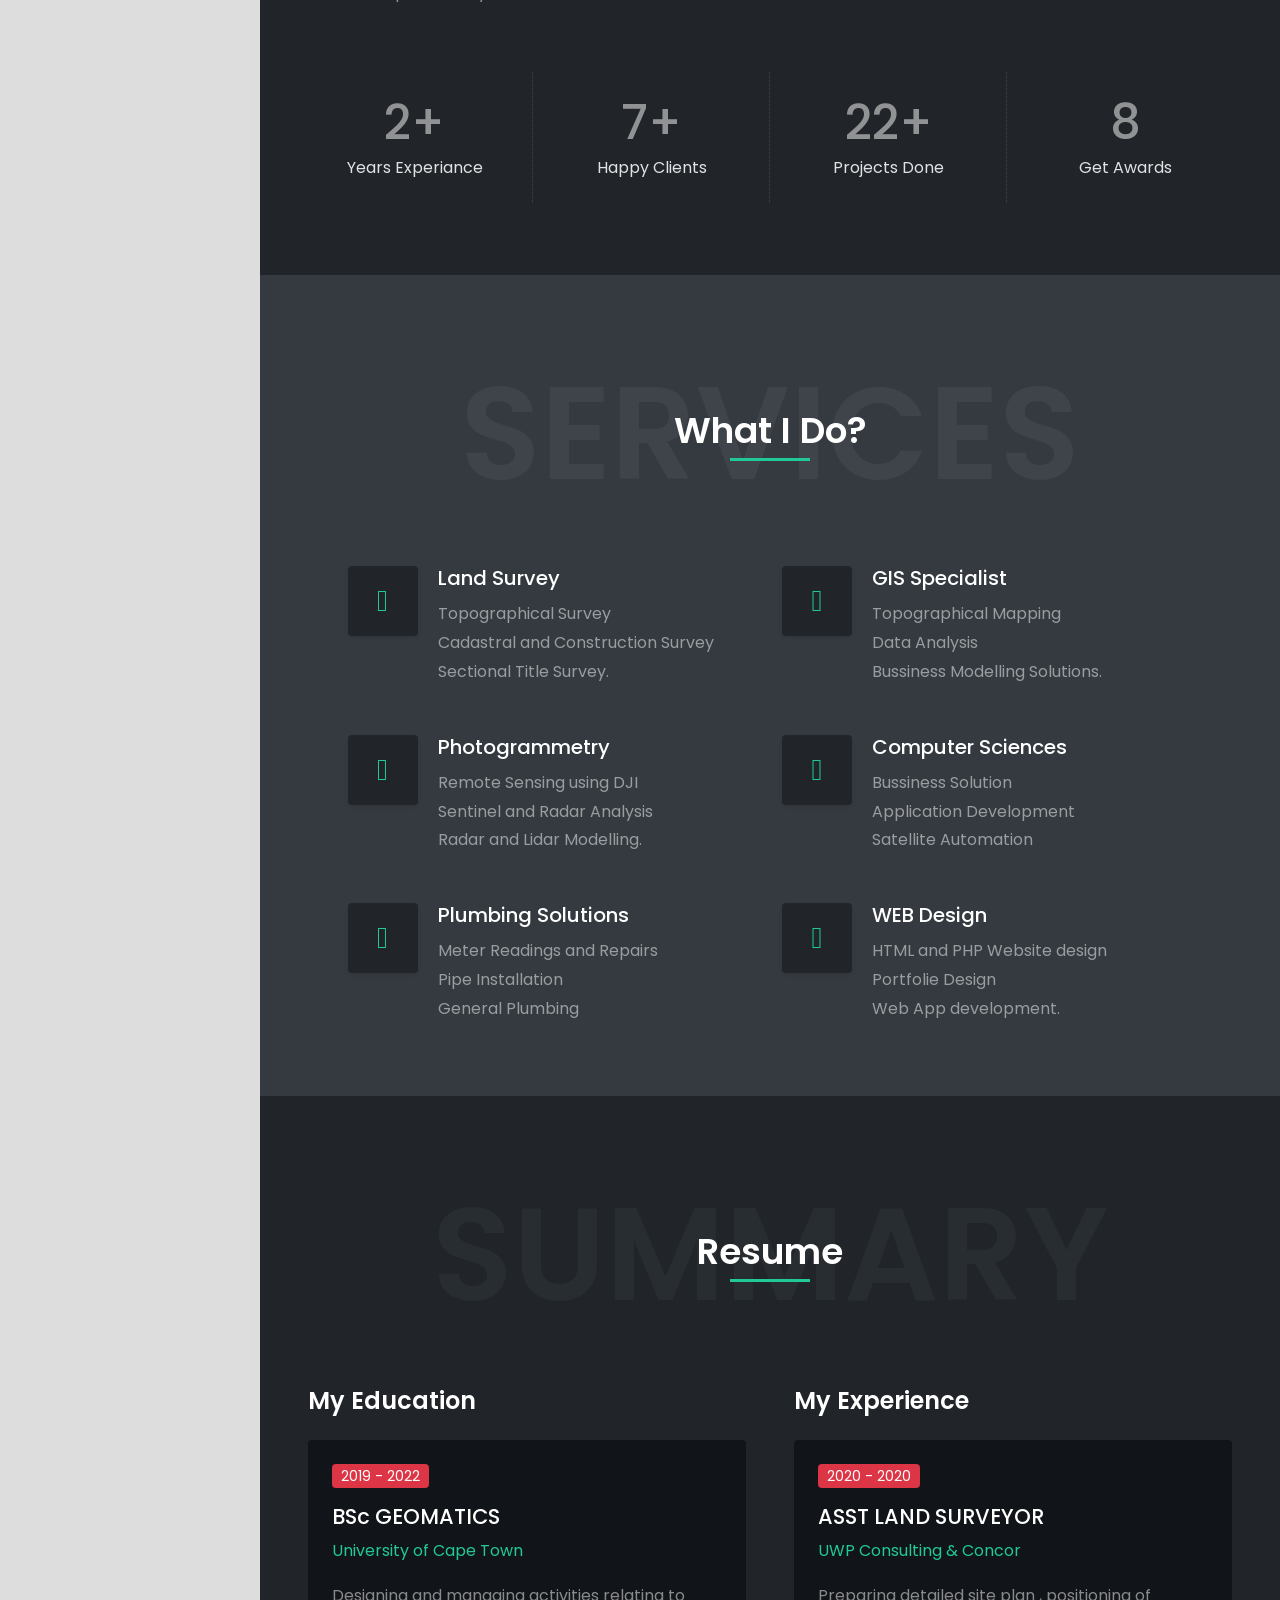
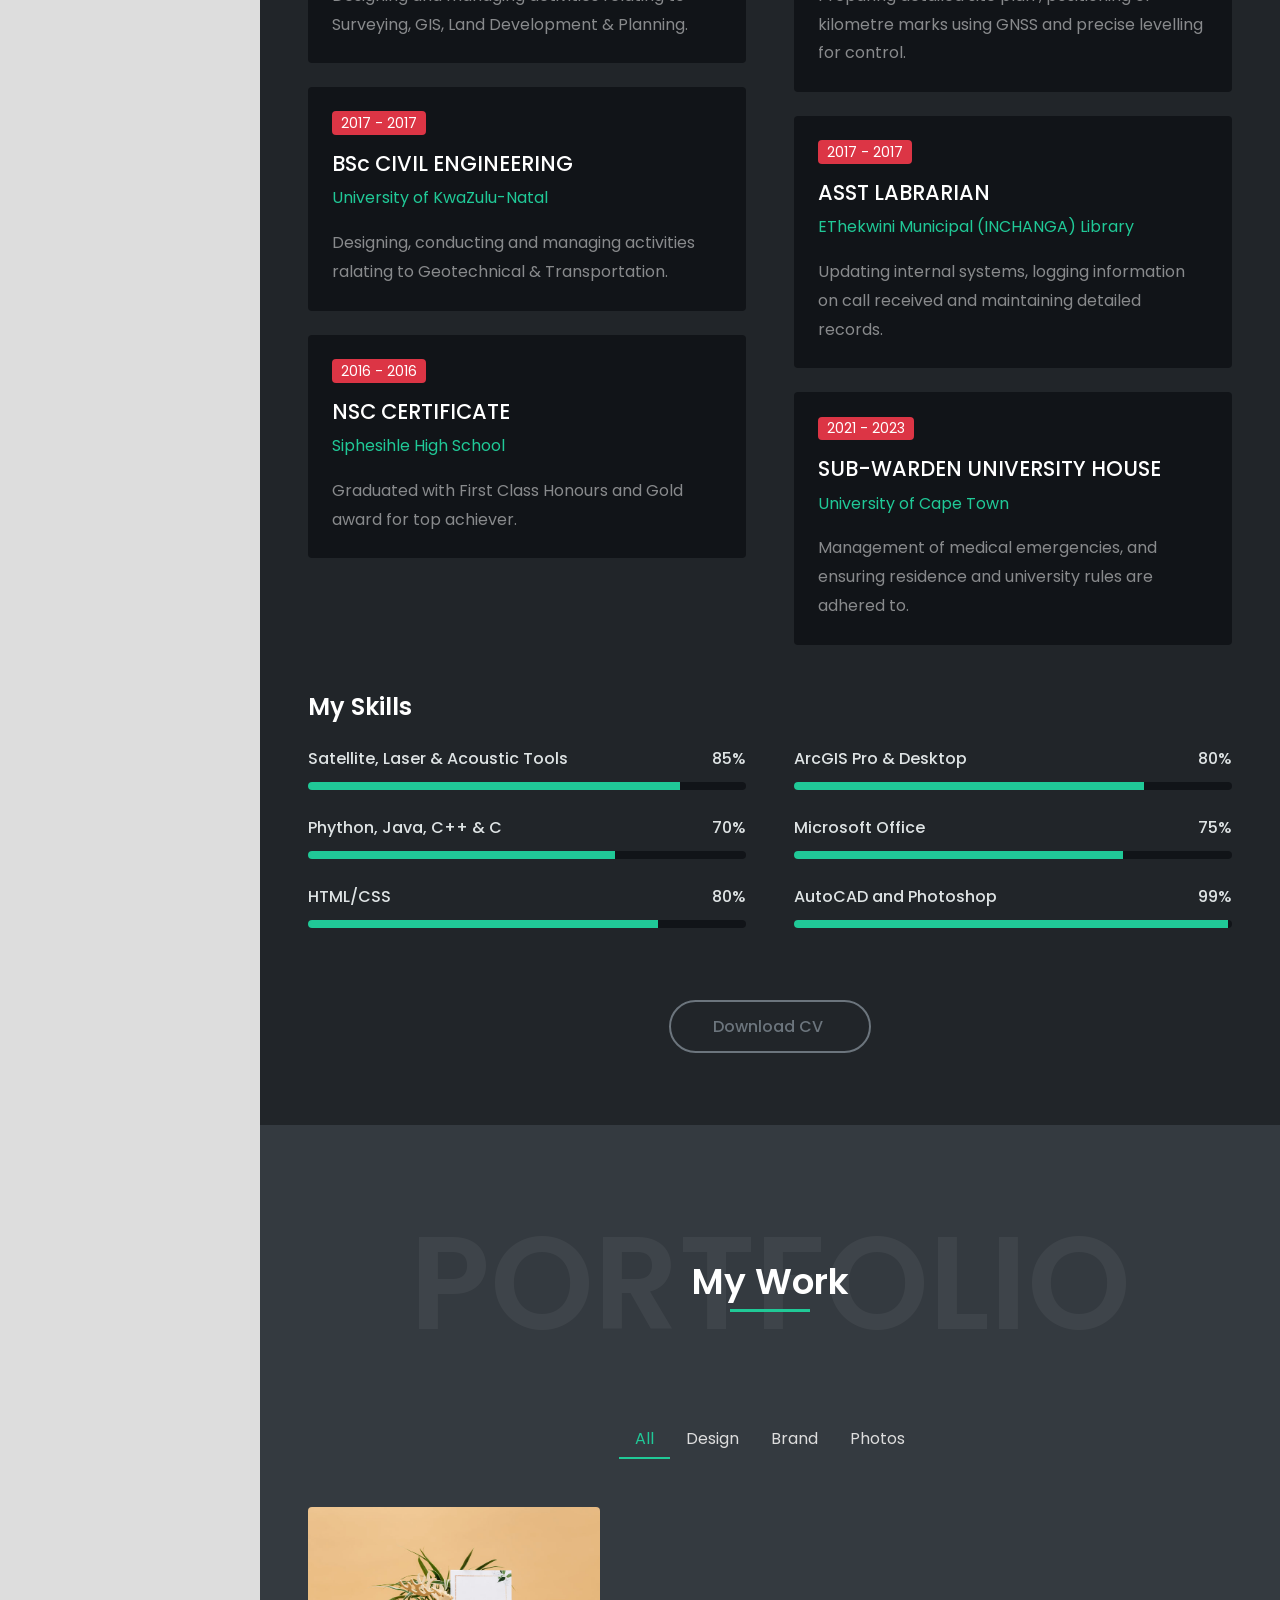
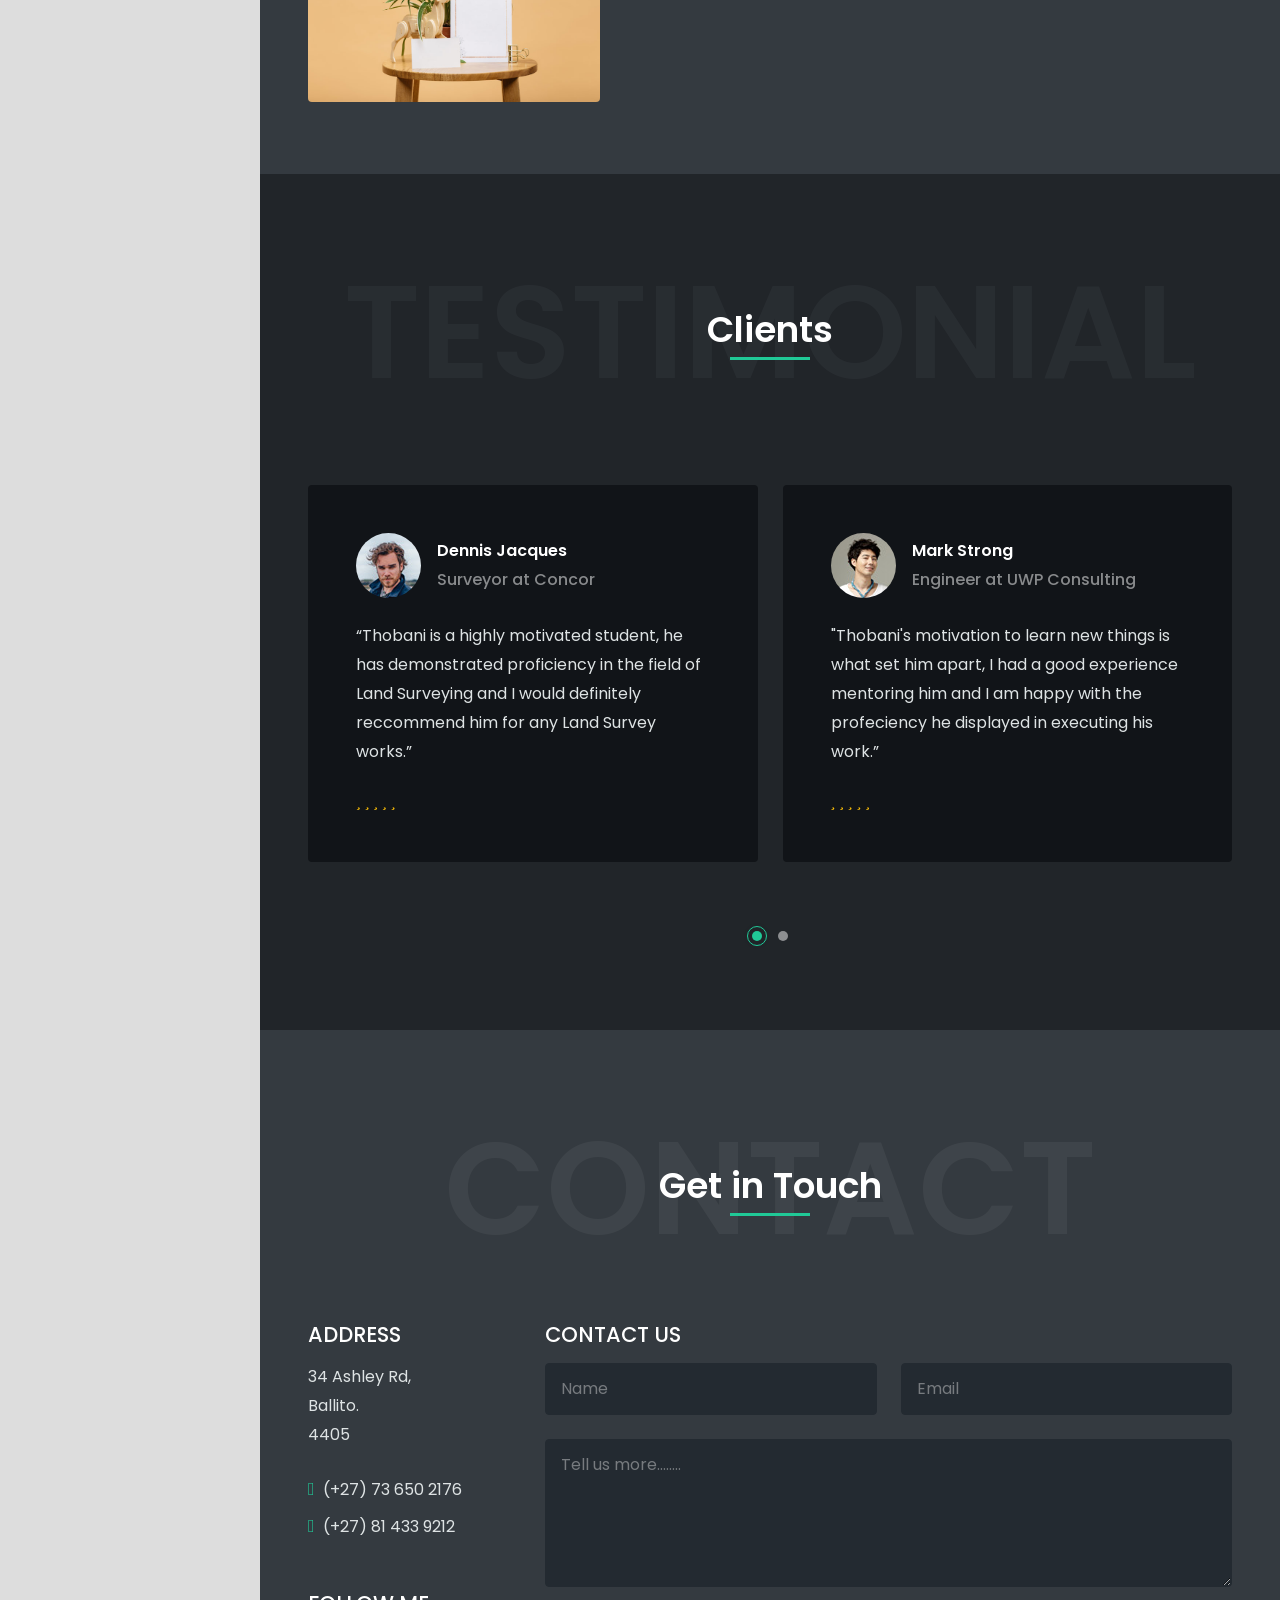
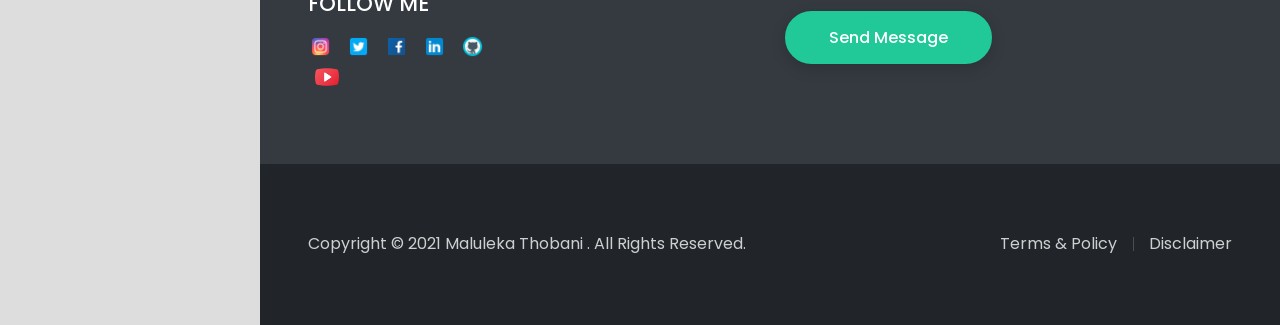
==== commit 95326f4c: "eportfolio updated project images" ====
--- a/index.html
+++ b/index.html
@@ -371,7 +371,7 @@
                             </div>
                             <div class="col-sm-6 col-lg-4 design">
                                 <div class="portfolio-box rounded">
-                                    <div class="portfolio-img rounded"> <img class="img-fluid d-block" src="images/projects/project-2.jpg" alt="">
+                                    <div class="portfolio-img rounded"> <img class="img-fluid d-block" src="images/projects/project-2.png" alt="">
                                         <div class="portfolio-overlay"> <a class="popup-ajax stretched-link" href="ajax/portfolio-ajax-project-dark-2.html"></a>
                                             <div class="portfolio-overlay-details">
                                                 <h5 class="text-white fw-400">Project Title</h5>
@@ -382,7 +382,7 @@
                             </div>
                             <div class="col-sm-6 col-lg-4 artwork photos">
                                 <div class="portfolio-box rounded">
-                                    <div class="portfolio-img rounded"> <img class="img-fluid d-block" src="images/projects/project-3.jpg" alt="">
+                                    <div class="portfolio-img rounded"> <img class="img-fluid d-block" src="images/projects/project-3.png" alt="">
                                         <div class="portfolio-overlay"> <a class="popup-ajax stretched-link" href="ajax/portfolio-ajax-project-dark-3.html"></a>
                                             <div class="portfolio-overlay-details">
                                                 <h5 class="text-white fw-400">Project Title</h5>
@@ -393,7 +393,7 @@
                             </div>
                             <div class="col-sm-6 col-lg-4 artwork brand photos">
                                 <div class="portfolio-box rounded">
-                                    <div class="portfolio-img rounded"> <img class="img-fluid d-block" src="images/projects/project-4.jpg" alt="">
+                                    <div class="portfolio-img rounded"> <img class="img-fluid d-block" src="images/projects/project-4.png" alt="">
                                         <div class="portfolio-overlay"> <a class="popup-ajax stretched-link" href="ajax/portfolio-ajax-project-dark-4.html"></a>
                                             <div class="portfolio-overlay-details">
                                                 <h5 class="text-white fw-400">Project Title</h5>
@@ -404,7 +404,7 @@
                             </div>
                             <div class="col-sm-6 col-lg-4 design">
                                 <div class="portfolio-box rounded">
-                                    <div class="portfolio-img rounded"> <img class="img-fluid d-block" src="images/projects/project-5.jpg" alt="">
+                                    <div class="portfolio-img rounded"> <img class="img-fluid d-block" src="images/projects/project-5.png" alt="">
                                         <div class="portfolio-overlay"> <a class="popup-ajax stretched-link" href="ajax/portfolio-ajax-project-dark-5.html"></a>
                                             <div class="portfolio-overlay-details">
                                                 <h5 class="text-white fw-400">Project Title</h5>
@@ -415,7 +415,7 @@
                             </div>
                             <div class="col-sm-6 col-lg-4 brand">
                                 <div class="portfolio-box rounded">
-                                    <div class="portfolio-img rounded"> <img class="img-fluid d-block" src="images/projects/project-6.jpg" alt="">
+                                    <div class="portfolio-img rounded"> <img class="img-fluid d-block" src="images/projects/project-6.png" alt="">
                                         <div class="portfolio-overlay"> <a class="popup-ajax stretched-link" href="ajax/portfolio-ajax-project-dark-6.html"></a>
                                             <div class="portfolio-overlay-details">
                                                 <h5 class="text-white fw-400">Project Title</h5>
@@ -426,7 +426,7 @@
                             </div>
                             <div class="col-sm-6 col-lg-4 design photos">
                                 <div class="portfolio-box rounded">
-                                    <div class="portfolio-img rounded"> <img class="img-fluid d-block" src="images/projects/project-7.jpg" alt="">
+                                    <div class="portfolio-img rounded"> <img class="img-fluid d-block" src="images/projects/project-7.png" alt="">
                                         <div class="portfolio-overlay"> <a class="popup-ajax stretched-link" href="ajax/portfolio-ajax-project-dark-7.html"></a>
                                             <div class="portfolio-overlay-details">
                                                 <h5 class="text-white fw-400">Project Title</h5>
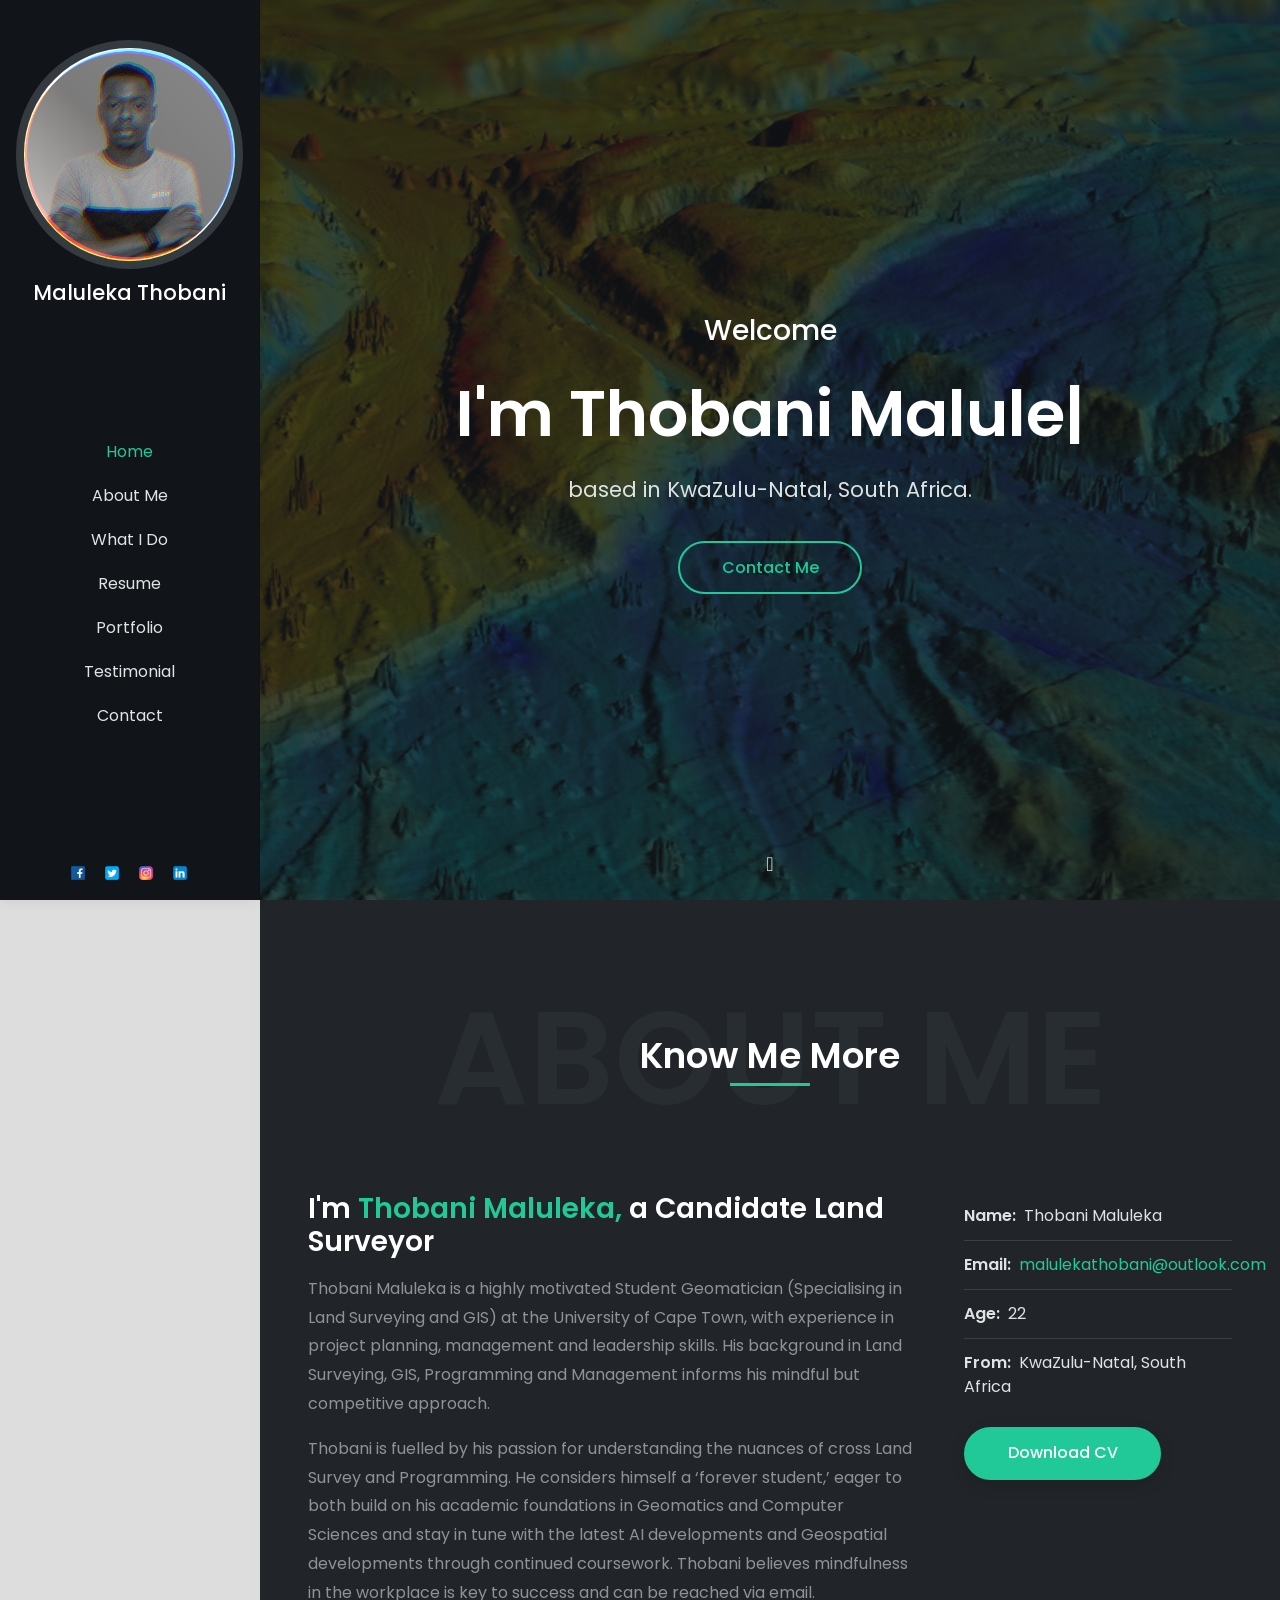
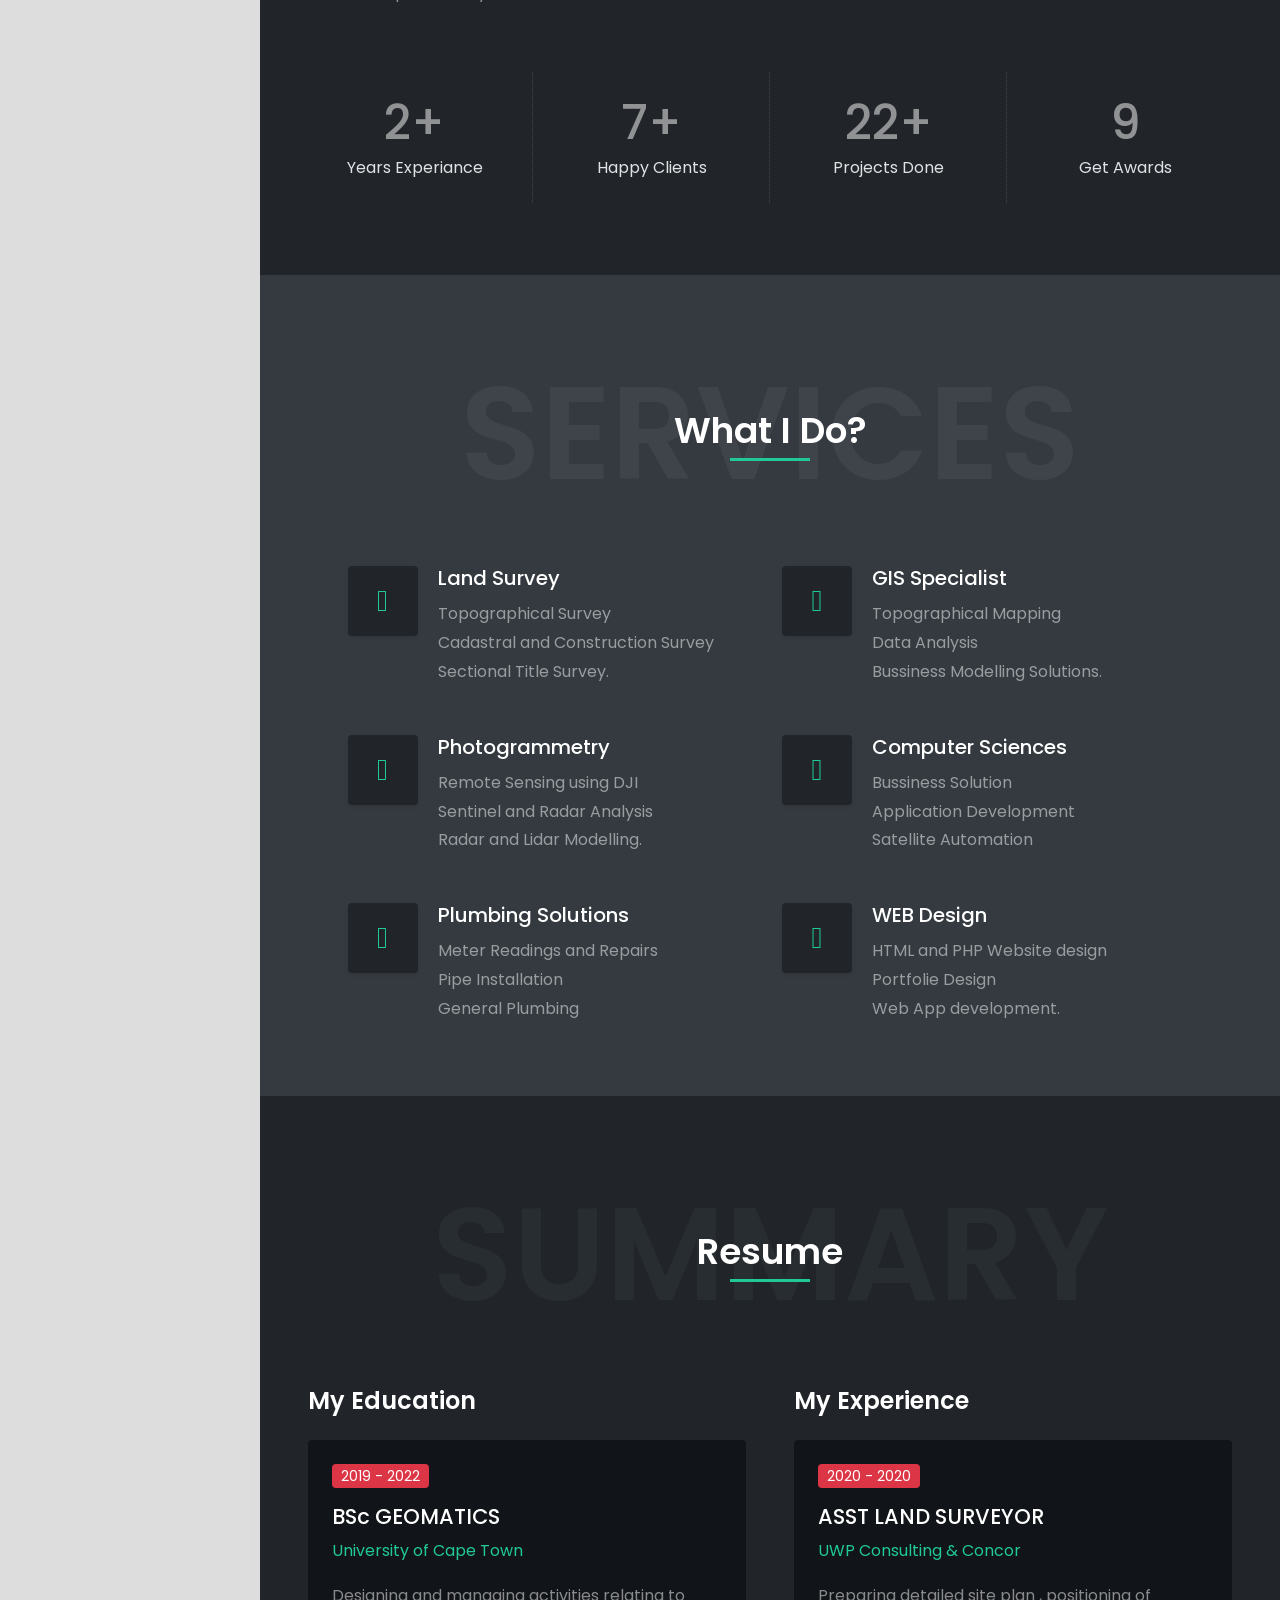
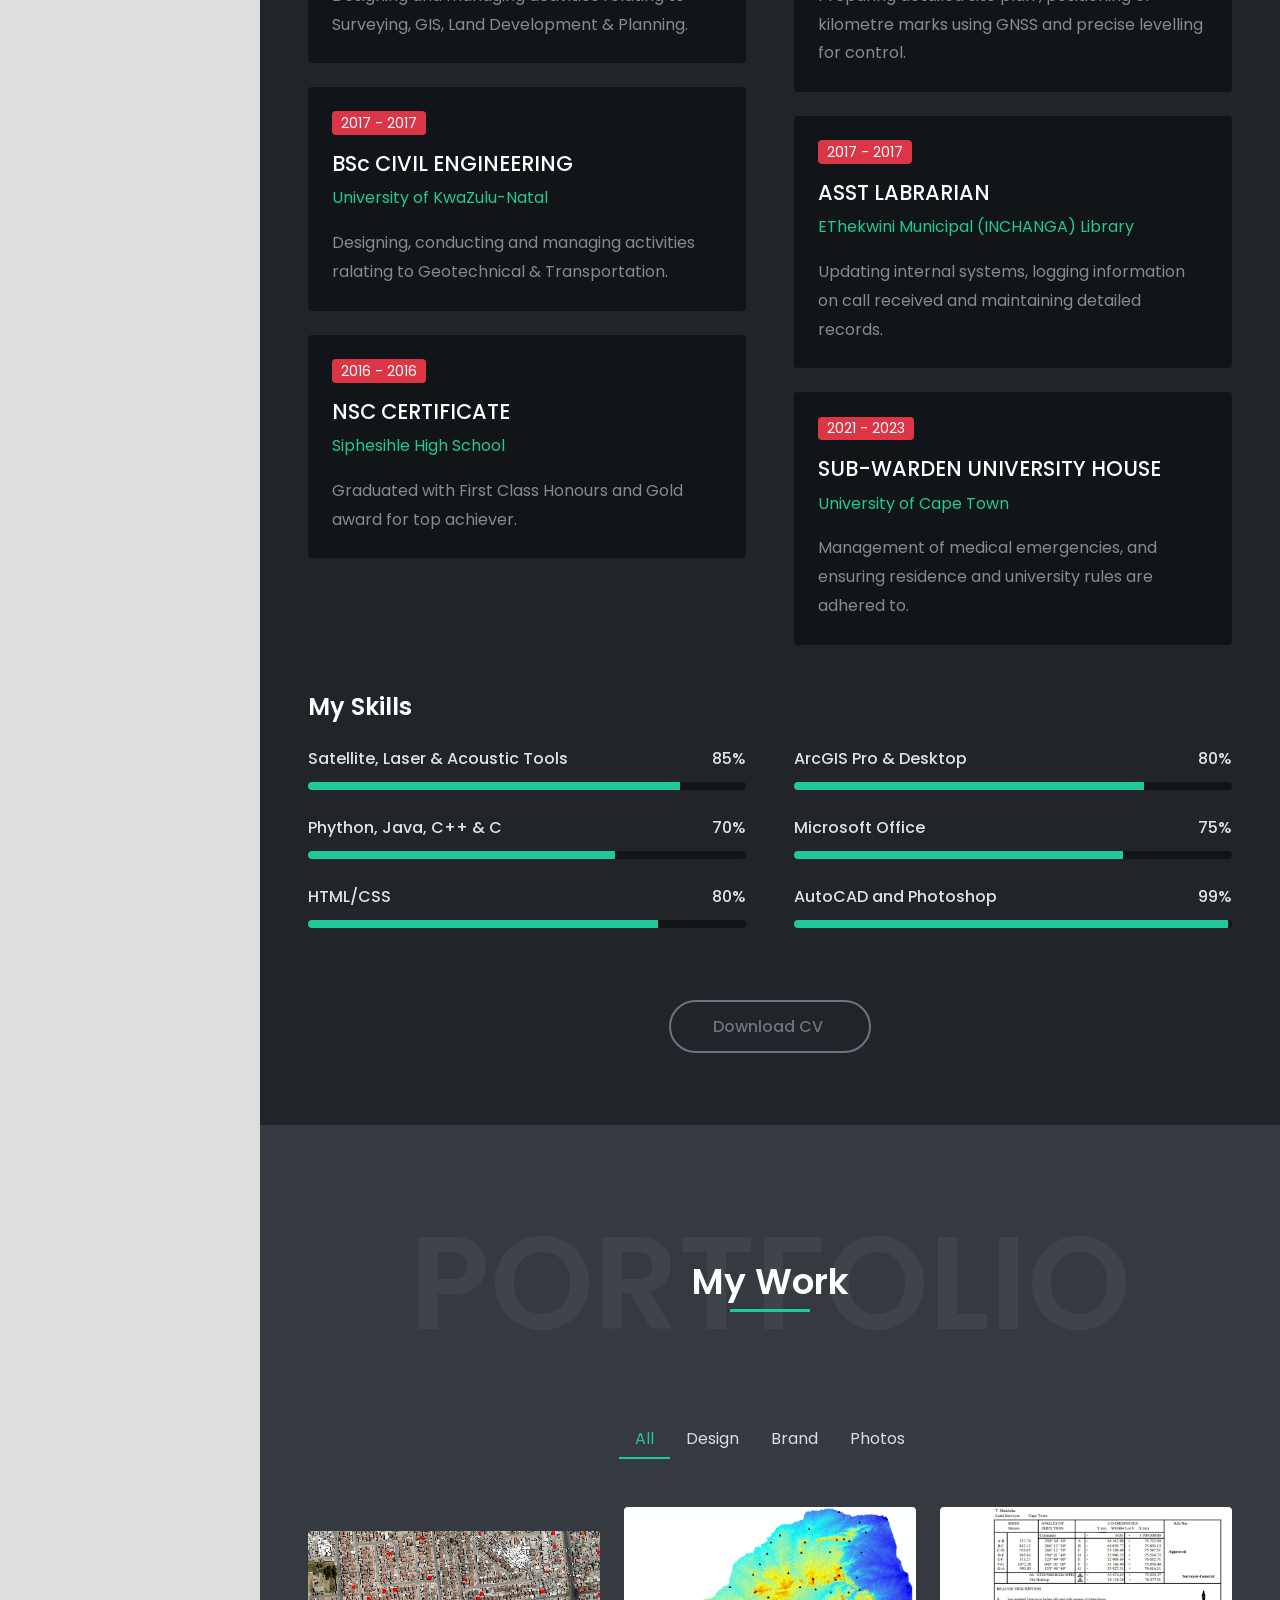
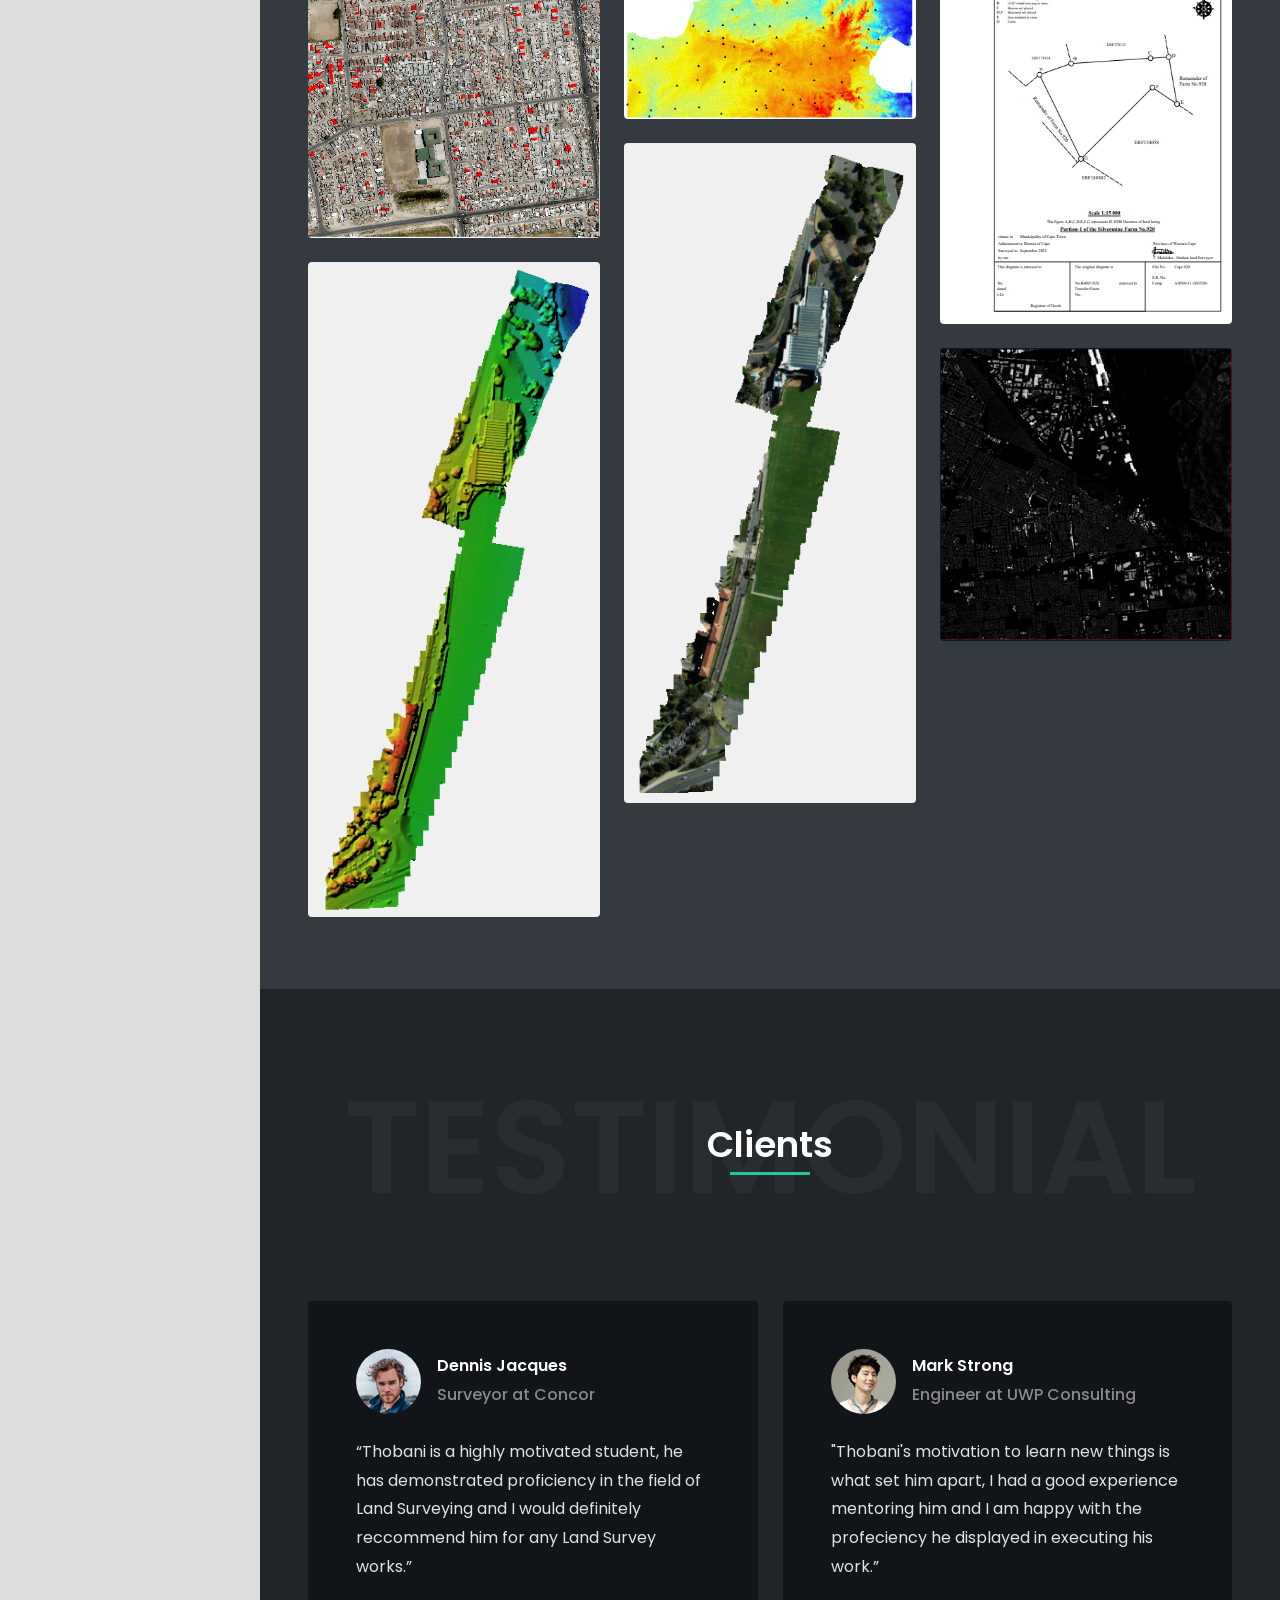
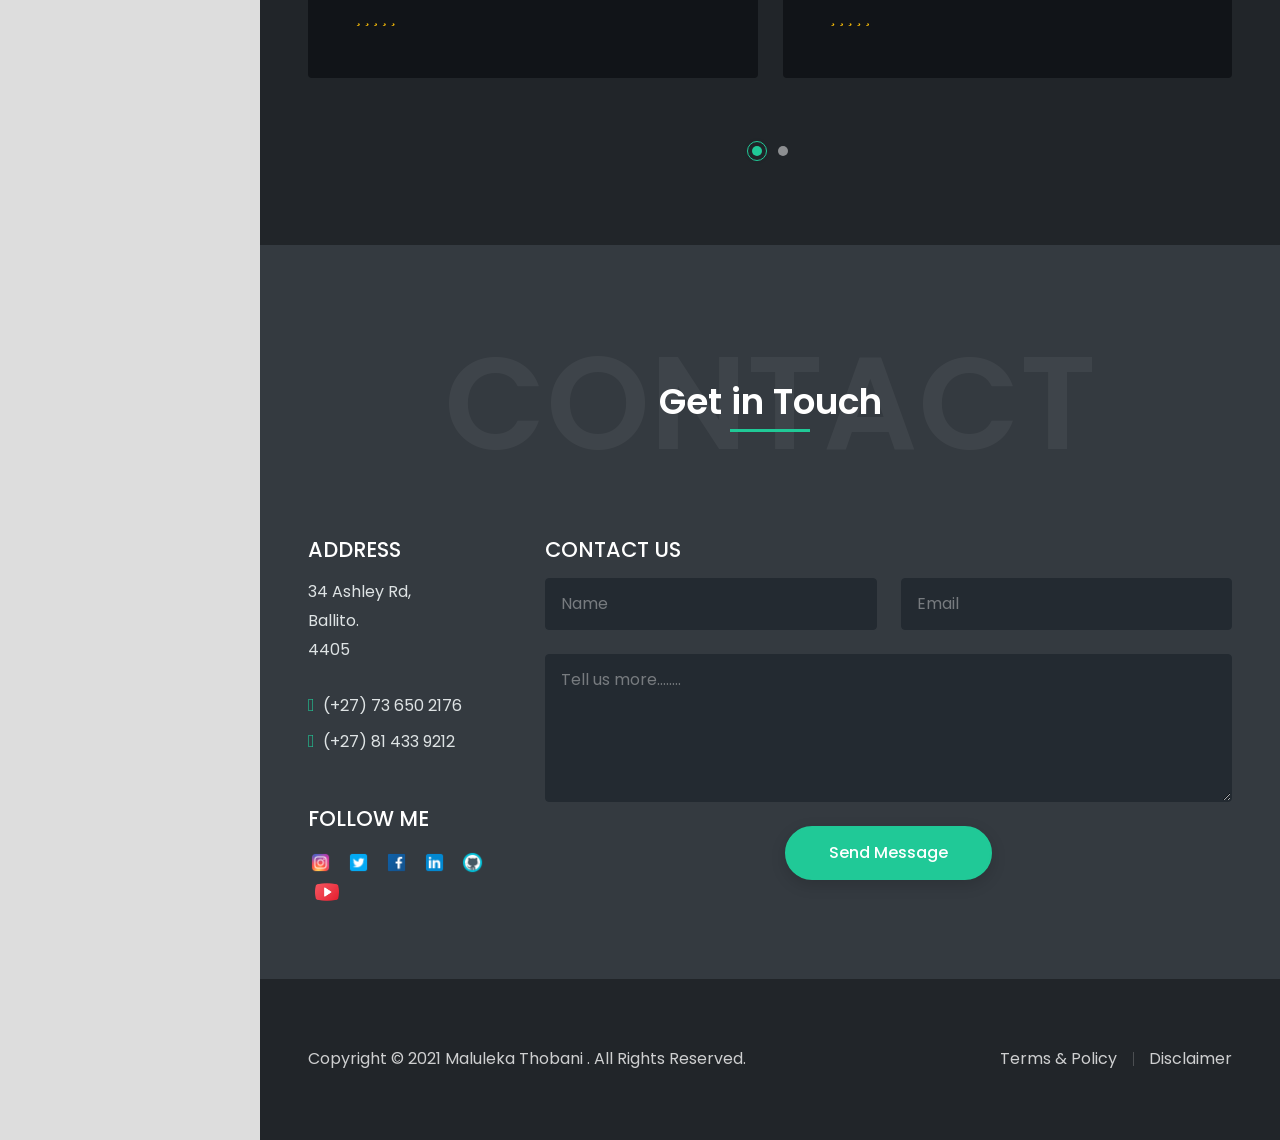
==== commit b8d7a106: "Update index.html" ====
--- a/index.html
+++ b/index.html
@@ -360,7 +360,7 @@
                         <div class="row portfolio-filter g-4">
                             <div class="col-sm-6 col-lg-4 brand">
                                 <div class="portfolio-box rounded">
-                                    <div class="portfolio-img rounded"> <img class="img-fluid d-block" src="images/projects/project-1.jpg" alt="">
+                                    <div class="portfolio-img rounded"> <img class="img-fluid d-block" src="images/projects/project-1.JPG" alt="">
                                         <div class="portfolio-overlay"> <a class="popup-ajax stretched-link" href="ajax/portfolio-ajax-project-dark-1.html"></a>
                                             <div class="portfolio-overlay-details">
                                                 <h5 class="text-white fw-400">Project Title</h5>
@@ -371,7 +371,7 @@
                             </div>
                             <div class="col-sm-6 col-lg-4 design">
                                 <div class="portfolio-box rounded">
-                                    <div class="portfolio-img rounded"> <img class="img-fluid d-block" src="images/projects/project-2.png" alt="">
+                                    <div class="portfolio-img rounded"> <img class="img-fluid d-block" src="images/projects/project-2.PNG" alt="">
                                         <div class="portfolio-overlay"> <a class="popup-ajax stretched-link" href="ajax/portfolio-ajax-project-dark-2.html"></a>
                                             <div class="portfolio-overlay-details">
                                                 <h5 class="text-white fw-400">Project Title</h5>
@@ -382,7 +382,7 @@
                             </div>
                             <div class="col-sm-6 col-lg-4 artwork photos">
                                 <div class="portfolio-box rounded">
-                                    <div class="portfolio-img rounded"> <img class="img-fluid d-block" src="images/projects/project-3.png" alt="">
+                                    <div class="portfolio-img rounded"> <img class="img-fluid d-block" src="images/projects/project-3.PNG" alt="">
                                         <div class="portfolio-overlay"> <a class="popup-ajax stretched-link" href="ajax/portfolio-ajax-project-dark-3.html"></a>
                                             <div class="portfolio-overlay-details">
                                                 <h5 class="text-white fw-400">Project Title</h5>
@@ -393,7 +393,7 @@
                             </div>
                             <div class="col-sm-6 col-lg-4 artwork brand photos">
                                 <div class="portfolio-box rounded">
-                                    <div class="portfolio-img rounded"> <img class="img-fluid d-block" src="images/projects/project-4.png" alt="">
+                                    <div class="portfolio-img rounded"> <img class="img-fluid d-block" src="images/projects/project-4.PNG" alt="">
                                         <div class="portfolio-overlay"> <a class="popup-ajax stretched-link" href="ajax/portfolio-ajax-project-dark-4.html"></a>
                                             <div class="portfolio-overlay-details">
                                                 <h5 class="text-white fw-400">Project Title</h5>
@@ -404,7 +404,7 @@
                             </div>
                             <div class="col-sm-6 col-lg-4 design">
                                 <div class="portfolio-box rounded">
-                                    <div class="portfolio-img rounded"> <img class="img-fluid d-block" src="images/projects/project-5.png" alt="">
+                                    <div class="portfolio-img rounded"> <img class="img-fluid d-block" src="images/projects/project-5.PNG" alt="">
                                         <div class="portfolio-overlay"> <a class="popup-ajax stretched-link" href="ajax/portfolio-ajax-project-dark-5.html"></a>
                                             <div class="portfolio-overlay-details">
                                                 <h5 class="text-white fw-400">Project Title</h5>
@@ -415,7 +415,7 @@
                             </div>
                             <div class="col-sm-6 col-lg-4 brand">
                                 <div class="portfolio-box rounded">
-                                    <div class="portfolio-img rounded"> <img class="img-fluid d-block" src="images/projects/project-6.png" alt="">
+                                    <div class="portfolio-img rounded"> <img class="img-fluid d-block" src="images/projects/project-6.PNG" alt="">
                                         <div class="portfolio-overlay"> <a class="popup-ajax stretched-link" href="ajax/portfolio-ajax-project-dark-6.html"></a>
                                             <div class="portfolio-overlay-details">
                                                 <h5 class="text-white fw-400">Project Title</h5>
@@ -426,7 +426,7 @@
                             </div>
                             <div class="col-sm-6 col-lg-4 design photos">
                                 <div class="portfolio-box rounded">
-                                    <div class="portfolio-img rounded"> <img class="img-fluid d-block" src="images/projects/project-7.png" alt="">
+                                    <div class="portfolio-img rounded"> <img class="img-fluid d-block" src="images/projects/project-7.PNG" alt="">
                                         <div class="portfolio-overlay"> <a class="popup-ajax stretched-link" href="ajax/portfolio-ajax-project-dark-7.html"></a>
                                             <div class="portfolio-overlay-details">
                                                 <h5 class="text-white fw-400">Project Title</h5>
